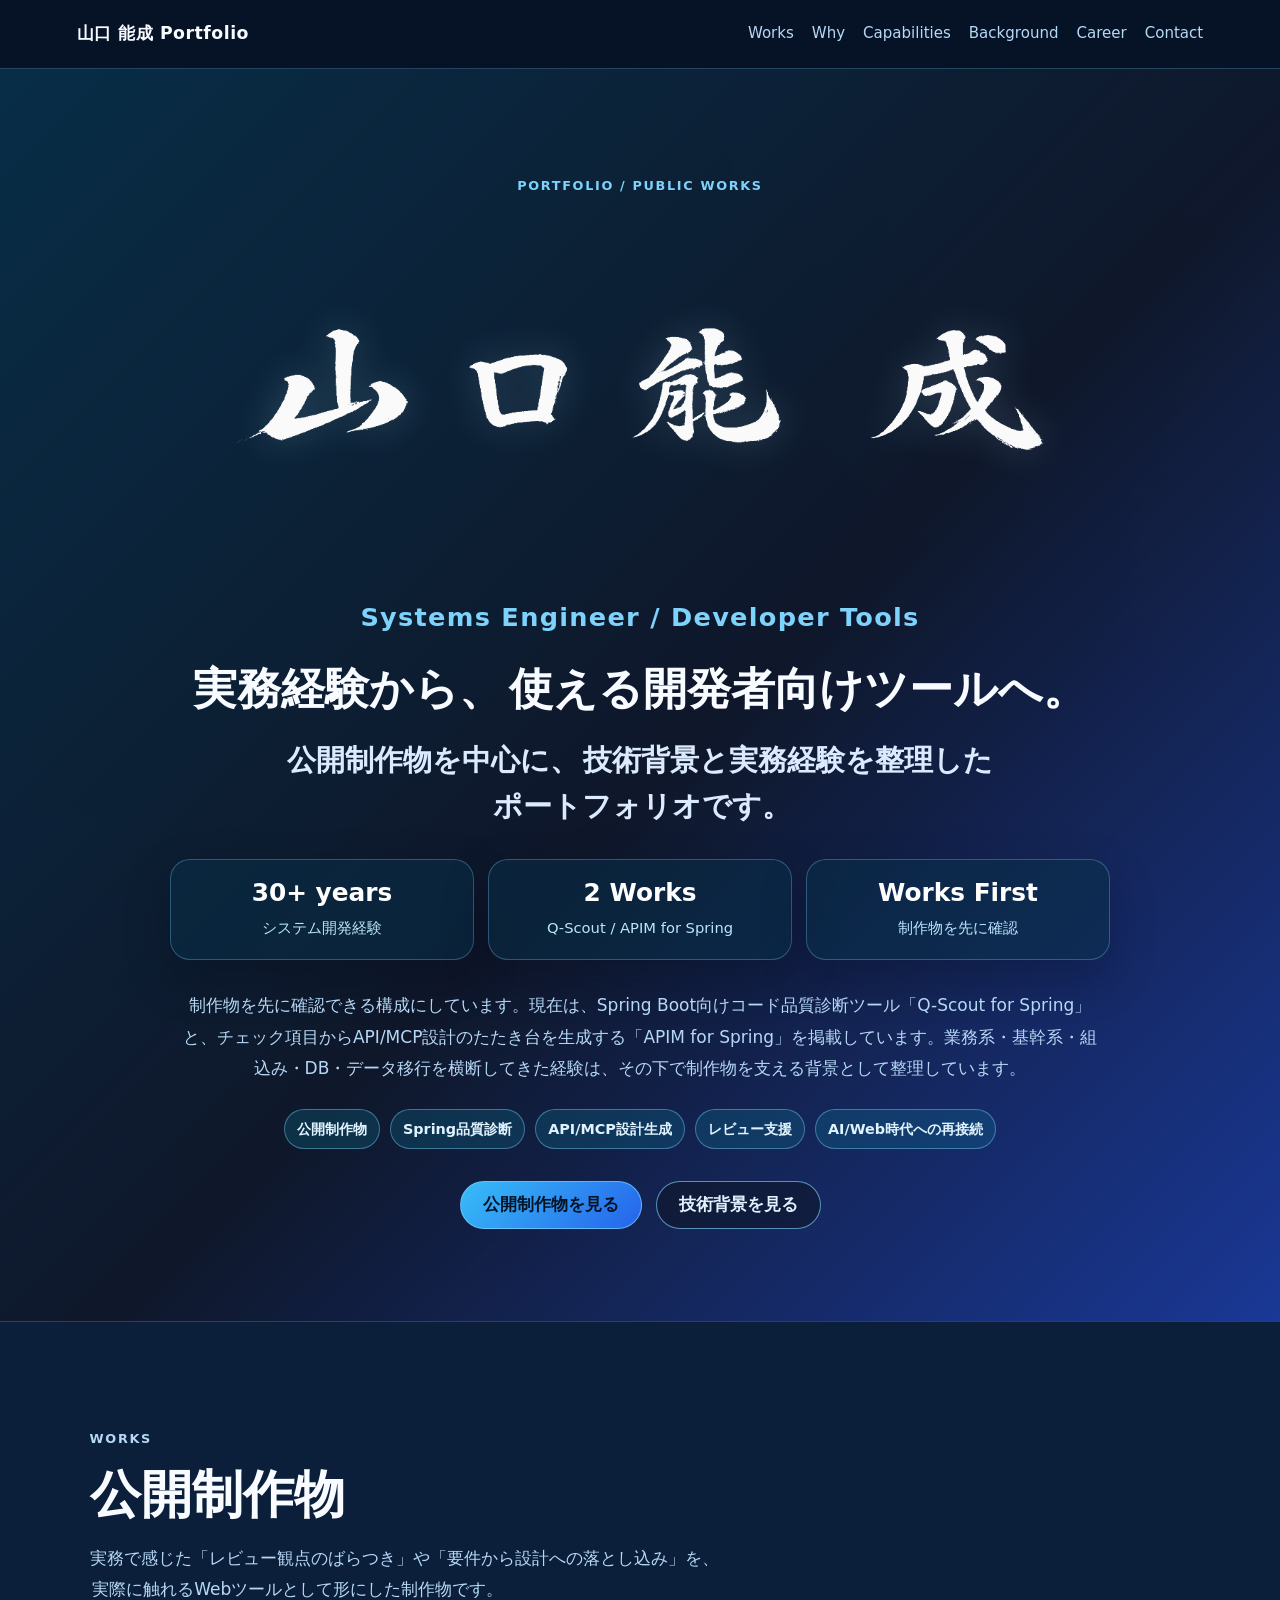
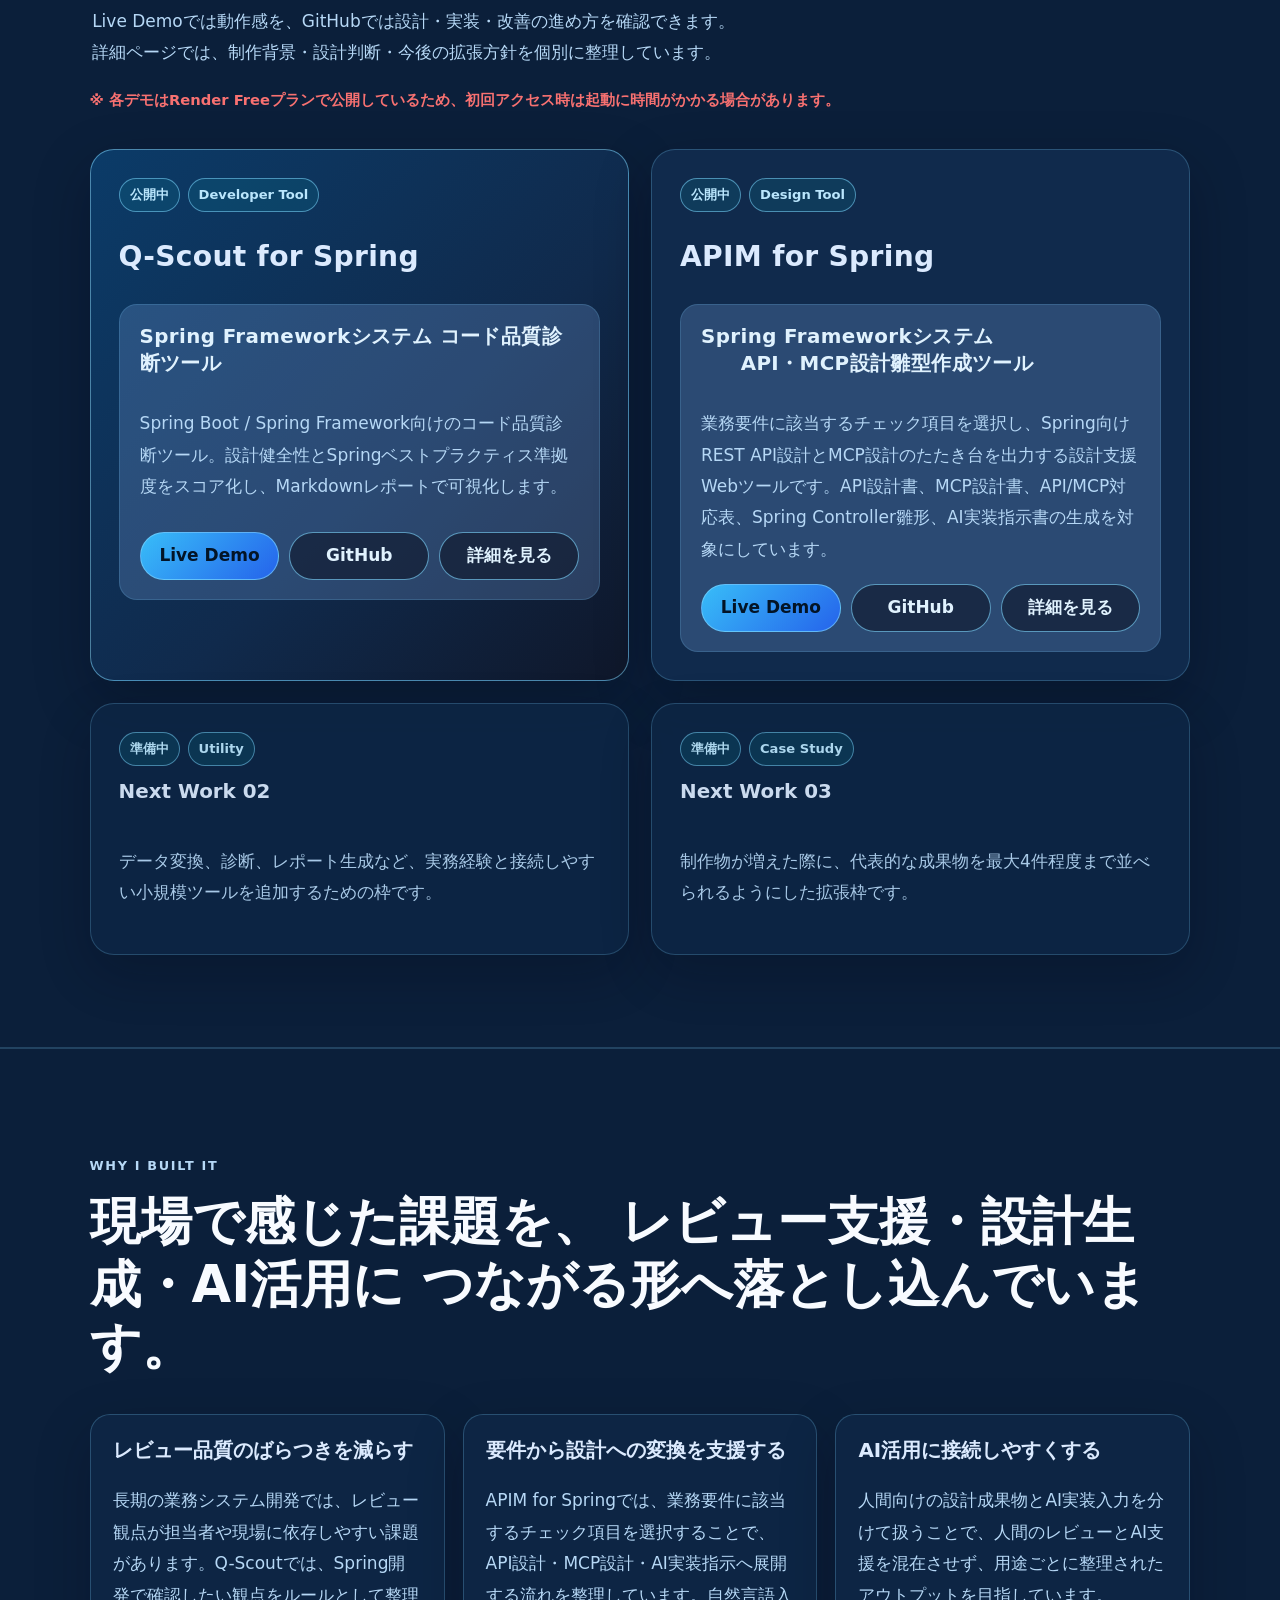
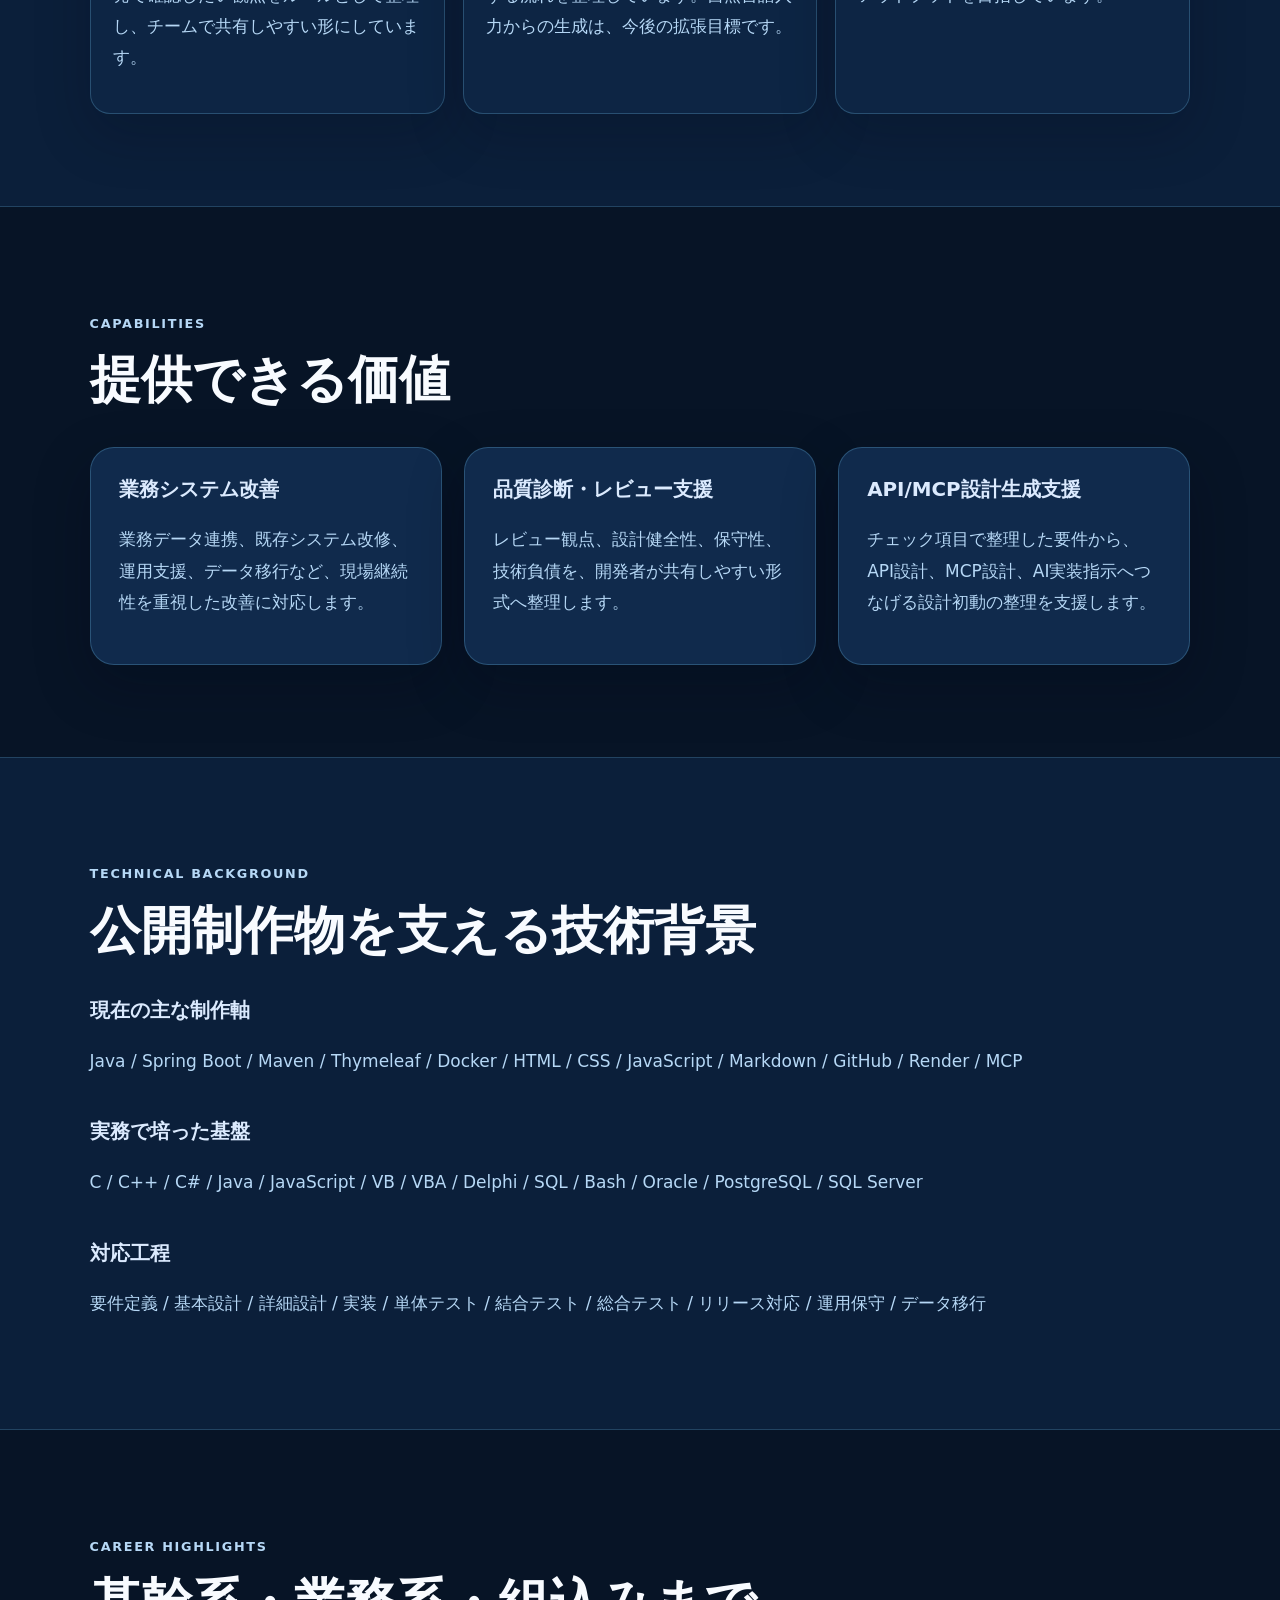
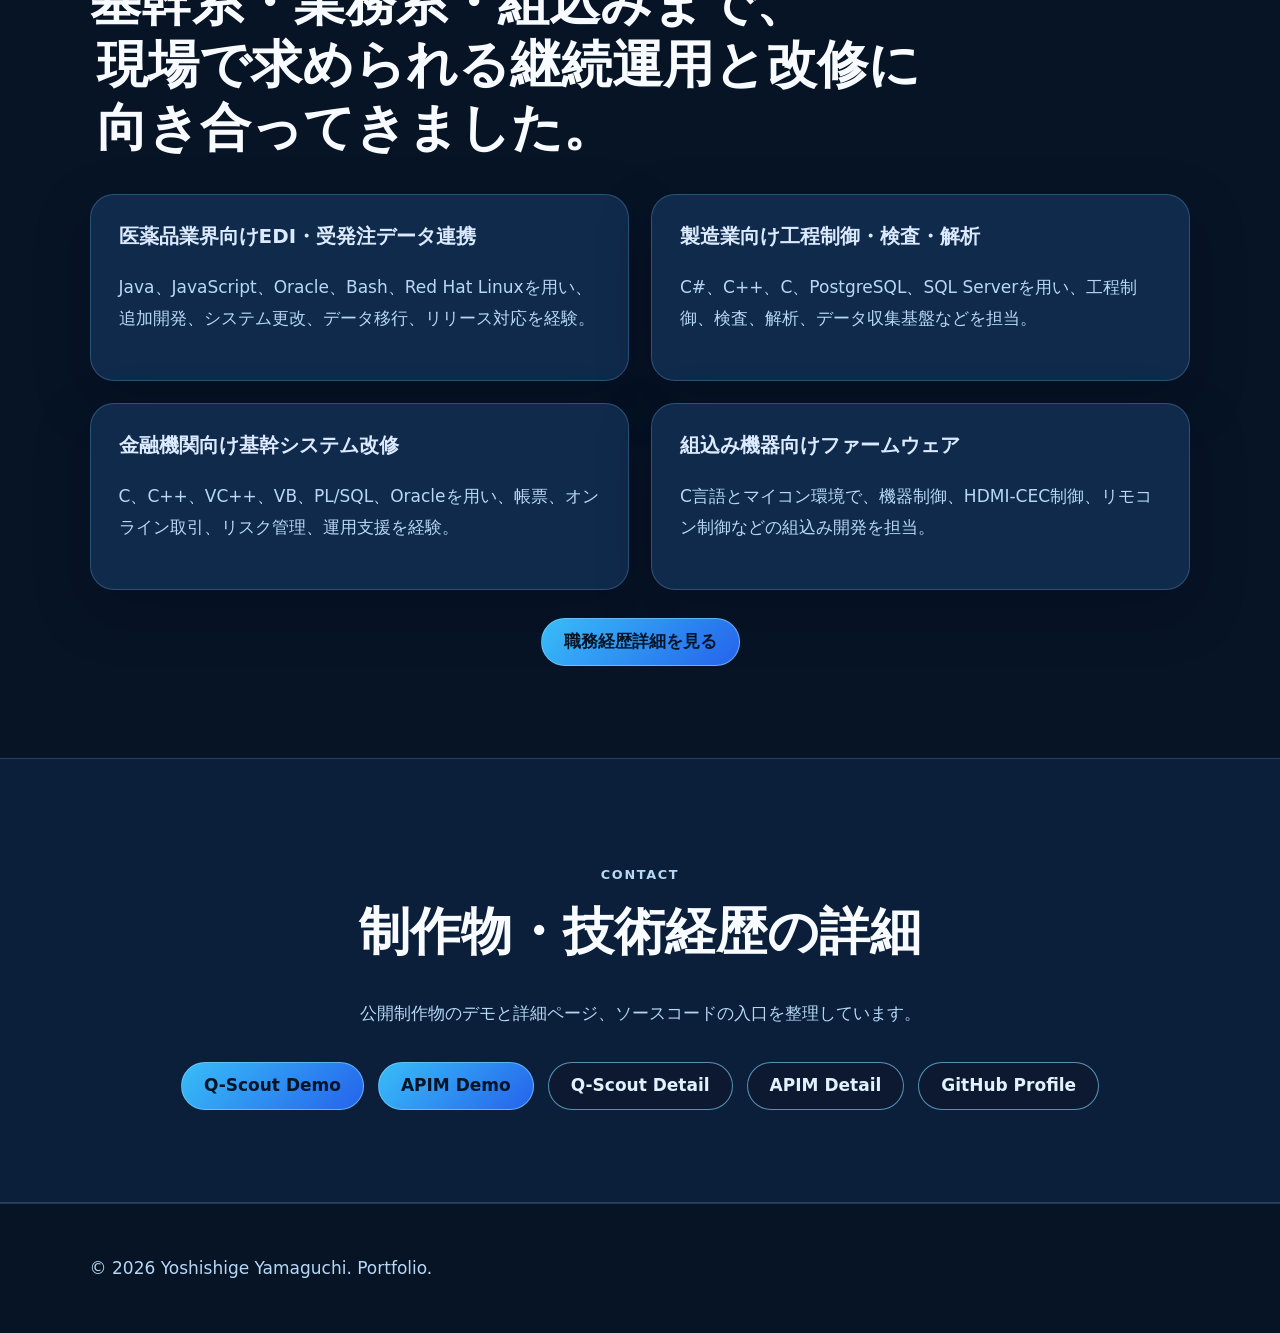
==== index.html @ ec0944b6 "最寄り駅を通勤圏として変更。" ====
<!doctype html>
<html lang="ja">
<head>
  <meta charset="utf-8">
  <meta name="viewport" content="width=device-width, initial-scale=1">
  <title>山口 能成 | Portfolio</title>
  <meta name="description" content="山口能成のポートフォリオです。公開制作物を中心に、30年以上のシステム開発経験と技術背景を整理しています。">
  <link rel="stylesheet" href="assets/css/style.css">
</head>
<body>
  <header class="site-header">
    <a class="brand" href="#top">山口 能成 Portfolio</a>
    <nav class="site-nav" aria-label="Main navigation">
      <a href="#works">Works</a>
      <a href="#why">Why</a>
      <a href="#capabilities">Capabilities</a>
      <a href="#background">Background</a>
      <a href="#career">Career</a>
      <a href="#contact">Contact</a>
    </nav>
  </header>

  <main id="top">
    <section class="hero section">
      <div class="hero-content">
        <p class="eyebrow">Portfolio / Public Works</p>
        <p class="portfolio-label">山口 能成</p>
        <p class="identity-subtitle">Systems Engineer / Developer Tools</p>
        <h1 class="balanced-copy balanced-copy-step"><span>実務経験から、</span><span>使える開発者向けツールへ。</span></h1>
        <p class="lead balanced-copy top-hero-lead"><span>公開制作物を中心に、</span><span>技術背景と実務経験を整理した</span><span>ポートフォリオです。</span></p>
        <div class="hero-stats" aria-label="portfolio highlights">
          <div><strong>30+ years</strong><span>システム開発経験</span></div>
          <div><strong>2 Works</strong><span>Q-Scout / APIM for Spring</span></div>
          <div><strong>Works First</strong><span>制作物を先に確認</span></div>
        </div>
        <p class="hero-text">制作物を先に確認できる構成にしています。現在は、Spring Boot向けコード品質診断ツール「Q-Scout for Spring」と、チェック項目からAPI/MCP設計のたたき台を生成する「APIM for Spring」を掲載しています。業務系・基幹系・組込み・DB・データ移行を横断してきた経験は、その下で制作物を支える背景として整理しています。</p>
        <ul class="hero-points" aria-label="主要訴求">
          <li>公開制作物</li>
          <li>Spring品質診断</li>
          <li>API/MCP設計生成</li>
          <li>レビュー支援</li>
          <li>AI/Web時代への再接続</li>
        </ul>
        <div class="hero-actions">
          <a class="button primary" href="#works">公開制作物を見る</a>
          <a class="button secondary" href="#background">技術背景を見る</a>
        </div>
      </div>
    </section>

    <section id="works" class="section panel">
      <div class="section-heading">
        <p class="eyebrow">Works</p>
        <h2>公開制作物</h2>
        <p><span class="balanced-copy balanced-copy-step"><span>実務で感じた「レビュー観点のばらつき」や「要件から設計への落とし込み」を、</span><span>実際に触れるWebツールとして形にした制作物です。</span><span>Live Demoでは動作感を、GitHubでは設計・実装・改善の進め方を確認できます。</span><span>詳細ページでは、制作背景・設計判断・今後の拡張方針を個別に整理しています。</span></span></p>
        <p class="service-note service-note-warning">※ 各デモはRender Freeプランで公開しているため、初回アクセス時は起動に時間がかかる場合があります。</p>
      </div>
      <div class="works-grid">
        <article class="work-card work-card-published work-card-featured">
          <div class="work-meta"><span>公開中</span><span>Developer Tool</span></div>
          <h3>Q-Scout for Spring</h3>
          <div class="work-action-block">
            <div class="work-description">
              <div class="work-description-title">
                <p class="work-tool-label">Spring Frameworkシステム コード品質診断ツール</p>
              </div>
              <div class="work-description-body">
                <p>Spring Boot / Spring Framework向けのコード品質診断ツール。設計健全性とSpringベストプラクティス準拠度をスコア化し、Markdownレポートで可視化します。</p>
              </div>
            </div>
            <div class="hero-actions compact-actions">
              <a class="button primary" href="https://q-scout-for-spring.onrender.com/">Live Demo</a>
              <a class="button secondary" href="https://github.com/yamaguchiyoshishigeai-create/Q-Scout-for-Spring">GitHub</a>
              <a class="button secondary" href="works/q-scout.html">詳細を見る</a>
            </div>
          </div>
        </article>
        <article class="work-card work-card-published">
          <div class="work-meta"><span>公開中</span><span>Design Tool</span></div>
          <h3>APIM for Spring</h3>
          <div class="work-action-block">
            <div class="work-description">
              <div class="work-description-title">
                <p class="work-tool-label">Spring Frameworkシステム<br><span class="label-indent">API・MCP設計雛型作成ツール</span></p>
              </div>
              <div class="work-description-body">
                <p>業務要件に該当するチェック項目を選択し、Spring向けREST API設計とMCP設計のたたき台を出力する設計支援Webツールです。API設計書、MCP設計書、API/MCP対応表、Spring Controller雛形、AI実装指示書の生成を対象にしています。</p>
              </div>
            </div>
            <div class="hero-actions compact-actions">
              <a class="button primary" href="https://api-mcp-blueprint-for-spring.onrender.com">Live Demo</a>
              <a class="button secondary" href="https://github.com/yamaguchiyoshishigeai-create/api-mcp-blueprint-for-spring">GitHub</a>
              <a class="button secondary" href="works/apim.html">詳細を見る</a>
            </div>
          </div>
        </article>
        <article class="work-card work-card-planned">
          <div class="work-meta"><span>準備中</span><span>Utility</span></div>
          <h3>Next Work 02</h3>
          <p>データ変換、診断、レポート生成など、実務経験と接続しやすい小規模ツールを追加するための枠です。</p>
        </article>
        <article class="work-card work-card-planned">
          <div class="work-meta"><span>準備中</span><span>Case Study</span></div>
          <h3>Next Work 03</h3>
          <p>制作物が増えた際に、代表的な成果物を最大4件程度まで並べられるようにした拡張枠です。</p>
        </article>
      </div>
    </section>

    <section id="why" class="section panel">
      <div class="section-heading">
        <p class="eyebrow">Why I Built It</p>
        <h2 class="priority-break-copy why-heading-copy">
  <span class="seg seg-1">現場で感じた課題を、</span>
  <span class="seg seg-2">レビュー支援・設計生成・</span><span class="seg seg-3">AI活用に</span>
  <span class="seg seg-4">つながる形へ</span><span class="seg seg-5">落とし込んでいます。</span>
</h2>
      </div>
      <div class="narrative-grid">
        <article class="narrative-card"><h3>レビュー品質のばらつきを減らす</h3><p>長期の業務システム開発では、レビュー観点が担当者や現場に依存しやすい課題があります。Q-Scoutでは、Spring開発で確認したい観点をルールとして整理し、チームで共有しやすい形にしています。</p></article>
        <article class="narrative-card"><h3>要件から設計への変換を支援する</h3><p>APIM for Springでは、業務要件に該当するチェック項目を選択することで、API設計・MCP設計・AI実装指示へ展開する流れを整理しています。自然言語入力からの生成は、今後の拡張目標です。</p></article>
        <article class="narrative-card"><h3>AI活用に接続しやすくする</h3><p>人間向けの設計成果物とAI実装入力を分けて扱うことで、人間のレビューとAI支援を混在させず、用途ごとに整理されたアウトプットを目指しています。</p></article>
      </div>
    </section>

    <section id="capabilities" class="section">
      <div class="section-heading">
        <p class="eyebrow">Capabilities</p>
        <h2>提供できる価値</h2>
      </div>
      <div class="cards grid-3">
        <article class="card"><h3>業務システム改善</h3><p>業務データ連携、既存システム改修、運用支援、データ移行など、現場継続性を重視した改善に対応します。</p></article>
        <article class="card"><h3>品質診断・レビュー支援</h3><p>レビュー観点、設計健全性、保守性、技術負債を、開発者が共有しやすい形式へ整理します。</p></article>
        <article class="card"><h3>API/MCP設計生成支援</h3><p>チェック項目で整理した要件から、API設計、MCP設計、AI実装指示へつなげる設計初動の整理を支援します。</p></article>
      </div>
    </section>

    <section id="background" class="section panel">
      <div class="section-heading">
        <p class="eyebrow">Technical Background</p>
        <h2>公開制作物を支える技術背景</h2>
      </div>
      <div class="skill-groups compact-skills">
        <div><h3>現在の主な制作軸</h3><p class="tags">Java / Spring Boot / Maven / Thymeleaf / Docker / HTML / CSS / JavaScript / Markdown / GitHub / Render / MCP</p></div>
        <div><h3>実務で培った基盤</h3><p class="tags">C / C++ / C# / Java / JavaScript / VB / VBA / Delphi / SQL / Bash / Oracle / PostgreSQL / SQL Server</p></div>
        <div><h3>対応工程</h3><p class="tags">要件定義 / 基本設計 / 詳細設計 / 実装 / 単体テスト / 結合テスト / 総合テスト / リリース対応 / 運用保守 / データ移行</p></div>
      </div>
    </section>

    <section id="career" class="section">
      <div class="section-heading">
        <p class="eyebrow">Career Highlights</p>
        <h2 class="balanced-copy"><span>基幹系・業務系・組込みまで、</span><span>現場で求められる継続運用と改修に</span><span>向き合ってきました。</span></h2>
      </div>
      <div class="cards grid-2">
        <article class="project card"><h3>医薬品業界向けEDI・受発注データ連携</h3><p>Java、JavaScript、Oracle、Bash、Red Hat Linuxを用い、追加開発、システム更改、データ移行、リリース対応を経験。</p></article>
        <article class="project card"><h3>製造業向け工程制御・検査・解析</h3><p>C#、C++、C、PostgreSQL、SQL Serverを用い、工程制御、検査、解析、データ収集基盤などを担当。</p></article>
        <article class="project card"><h3>金融機関向け基幹システム改修</h3><p>C、C++、VC++、VB、PL/SQL、Oracleを用い、帳票、オンライン取引、リスク管理、運用支援を経験。</p></article>
        <article class="project card"><h3>組込み機器向けファームウェア</h3><p>C言語とマイコン環境で、機器制御、HDMI-CEC制御、リモコン制御などの組込み開発を担当。</p></article>
      </div>
      <div class="hero-actions center-actions career-actions">
        <a class="button primary" href="career.html">職務経歴詳細を見る</a>
      </div>
    </section>

    <section id="contact" class="section contact panel">
      <div class="section-heading">
        <p class="eyebrow">Contact</p>
        <h2>制作物・技術経歴の詳細</h2>
      </div>
      <p>公開制作物のデモと詳細ページ、ソースコードの入口を整理しています。</p>
      <div class="hero-actions center-actions">
        <a class="button primary" href="https://q-scout-for-spring.onrender.com/">Q-Scout Demo</a>
        <a class="button primary" href="https://api-mcp-blueprint-for-spring.onrender.com">APIM Demo</a>
        <a class="button secondary" href="works/q-scout.html">Q-Scout Detail</a>
        <a class="button secondary" href="works/apim.html">APIM Detail</a>
        <a class="button secondary" href="https://github.com/yamaguchiyoshishigeai-create">GitHub Profile</a>
      </div>
    </section>
  </main>

  <footer class="site-footer">
    <p>&copy; 2026 Yoshishige Yamaguchi. Portfolio.</p>
  </footer>

  <script src="assets/js/main.js"></script>
</body>
</html>
---- assets/css/style.css ----
* { box-sizing: border-box; }
html { scroll-behavior: smooth; }
body {
  margin: 0;
  font-family: system-ui, -apple-system, BlinkMacSystemFont, "Segoe UI", sans-serif;
  color: #dbeafe;
  background: #071426;
  line-height: 1.85;
  font-size: 17px;
}
a { color: inherit; text-decoration: none; }
.site-header {
  position: sticky;
  top: 0;
  z-index: 10;
  display: flex;
  align-items: center;
  justify-content: space-between;
  gap: 24px;
  padding: 18px 6vw;
  background: rgba(7, 20, 38, 0.92);
  border-bottom: 1px solid rgba(125, 211, 252, 0.26);
  backdrop-filter: blur(14px);
}
.brand { font-weight: 900; letter-spacing: 0.03em; color: #f8fbff; font-size: 1.08rem; }
.site-nav { display: flex; gap: 18px; flex-wrap: wrap; color: #b6d8f6; font-size: 0.94rem; }
.site-nav a:hover { color: #7dd3fc; }
.section { padding: 92px 7vw; }
.hero {
  min-height: 82vh;
  display: grid;
  place-items: center;
  background:
    linear-gradient(135deg, rgba(8, 47, 73, 0.94), rgba(15, 23, 42, 0.98) 54%, rgba(30, 64, 175, 0.82)),
    radial-gradient(circle at top right, rgba(56, 189, 248, 0.26), transparent 34%),
    radial-gradient(circle at bottom left, rgba(37, 99, 235, 0.22), transparent 32%);
}
.hero-content { max-width: 1180px; margin-inline: auto; text-align: center; }
.portfolio-label {
  display: block;
  width: min(78vw, 920px);
  height: clamp(170px, 28vw, 360px);
  margin: 0 auto 8px;
  color: transparent;
  font-size: 1px;
  line-height: 1;
  overflow: hidden;
  background: url("../img/name_calligraphy_transparent.png") center / contain no-repeat;
  opacity: 0.98;
  filter: drop-shadow(0 0 18px rgba(186, 230, 253, 0.20));
}
.identity-subtitle { display: block; margin-bottom: 22px; color: #7dd3fc; font-size: clamp(1.1rem, 2vw, 1.6rem); font-weight: 800; letter-spacing: 0.05em; }
.eyebrow { color: #7dd3fc; font-weight: 800; letter-spacing: 0.13em; text-transform: uppercase; font-size: 0.8rem; }
h1 { font-size: clamp(2.1rem, 3.4vw, 3.35rem); line-height: 1.16; margin: 0 auto 24px; max-width: none; color: #f8fbff; white-space: nowrap; }
h2 { font-size: clamp(2rem, 4vw, 3.2rem); line-height: 1.22; margin: 0; color: #f8fbff; }
h3 { margin-top: 0; line-height: 1.45; color: #dbeafe; }
.lead { font-size: clamp(1.35rem, 2.3vw, 2.1rem); font-weight: 750; line-height: 1.55; margin: 0 auto 18px; max-width: 980px; color: #dbeafe; }
.lead-small { font-size: clamp(1.16rem, 2vw, 1.42rem); font-weight: 700; line-height: 1.65; margin-top: 0; color: #e0f2fe; }
.hero-text, .card p, .tags, .section > p, dd, .feature-item p, .narrative-card p, .work-card p { color: #b6d8f6; }
.hero-text { max-width: 920px; margin-inline: auto; }
.hero-stats { display: grid; grid-template-columns: repeat(3, minmax(0, 1fr)); gap: 14px; margin: 30px auto; max-width: 940px; }
.hero-stats div { border: 1px solid rgba(125, 211, 252, 0.30); border-radius: 20px; padding: 18px 20px; background: rgba(8, 47, 73, 0.54); box-shadow: 0 18px 45px rgba(2, 8, 23, 0.25); }
.hero-stats strong { display: block; color: #ffffff; font-size: clamp(1.1rem, 2vw, 1.55rem); line-height: 1.2; }
.hero-stats span { display: block; margin-top: 6px; color: #bae6fd; font-size: 0.92rem; }
.hero-points { display: flex; justify-content: center; flex-wrap: wrap; gap: 10px; padding: 0; margin: 24px 0 0; list-style: none; }
.hero-points li { border: 1px solid rgba(125, 211, 252, 0.42); color: #e0f2fe; border-radius: 999px; padding: 6px 12px; font-weight: 800; font-size: 0.9rem; background: rgba(14, 116, 144, 0.28); }
.hero-actions { display: flex; justify-content: center; gap: 14px; flex-wrap: wrap; margin-top: 32px; }
.compact-actions { margin-top: 24px; justify-content: flex-start; }
.center-actions { justify-content: center; }
.button { display: inline-flex; align-items: center; justify-content: center; min-height: 48px; padding: 0 22px; border-radius: 999px; font-weight: 800; border: 1px solid rgba(125, 211, 252, 0.65); }
.button.primary { background: linear-gradient(135deg, #38bdf8, #2563eb); color: #031426; }
.button.secondary { color: #e0f2fe; background: rgba(15, 23, 42, 0.62); }
.work-action-block .button { flex: 1 1 138px; }
.panel { background: #0b1f3a; border-block: 1px solid rgba(125, 211, 252, 0.20); }
.section-heading { max-width: 920px; margin-bottom: 36px; }
.section-heading p { color: #b6d8f6; }
.section-heading .service-note-warning { margin-top: 10px; }
.cards, .works-grid { display: grid; gap: 22px; }
.grid-3 { grid-template-columns: repeat(3, minmax(0, 1fr)); }
.grid-2 { grid-template-columns: repeat(2, minmax(0, 1fr)); }
.card, .work-card { background: #102a4c; border: 1px solid rgba(125, 211, 252, 0.24); border-radius: 24px; padding: 28px; box-shadow: 0 20px 55px rgba(2, 8, 23, 0.28); }
.panel .card { background: #12345d; }
.works-grid { grid-template-columns: repeat(2, minmax(0, 1fr)); align-items: stretch; }
.work-card { min-height: 100%; }
.work-card-featured { background: linear-gradient(135deg, #0b3b68, #102a4c 58%, #0f172a); border-color: rgba(125, 211, 252, 0.55); }
.work-card-planned { background: #0d2544; opacity: 0.92; }
.work-card-published {
  display: flex;
  flex-direction: column;
  gap: 16px;
}
.work-meta { display: flex; flex-wrap: wrap; gap: 8px; margin-bottom: 0; min-height: 46px; align-items: flex-start; }
.work-meta span { border: 1px solid rgba(125, 211, 252, 0.55); border-radius: 999px; padding: 4px 10px; color: #bae6fd; background: rgba(14, 116, 144, 0.24); font-size: 0.82rem; font-weight: 800; }
.work-card > h3 { margin: 0; min-height: 3.2rem; display: flex; align-items: flex-start; }
.work-card-published > h3 {
  min-height: 3rem;
  font-size: clamp(1.65rem, 2.2vw, 2.15rem);
  line-height: 1.2;
  font-weight: 900;
  letter-spacing: 0.01em;
}
.work-action-block,
.work-tech-block,
.work-notes {
  display: grid;
  gap: 1.15rem;
  padding: 1.2rem 1.25rem;
  border: 1px solid rgba(125, 211, 252, 0.18);
  border-radius: 18px;
  background: rgba(125, 167, 227, 0.26);
}
.work-action-block { min-height: 18.5rem; align-content: space-between; }
.work-tech-block { min-height: 7.4rem; align-content: center; }
.work-notes { min-height: 6.2rem; align-content: center; }
.work-description {
  display: grid;
  grid-template-rows: minmax(4.4rem, auto) auto;
  row-gap: 0.85rem;
}
.work-description-title,
.work-description-body { display: block; }
.work-description p,
.work-tech-block p,
.work-notes p { margin: 0; }
.work-tool-label {
  color: #e0f2fe !important;
  font-size: clamp(1.22rem, 1.55vw, 1.45rem);
  line-height: 1.35;
  font-weight: 900;
  letter-spacing: 0.02em;
}
.label-indent { display: inline-block; padding-left: 2em; }
.work-action-block .compact-actions { margin: 0; justify-content: flex-start; }
.work-card-published .work-action-block .compact-actions {
  display: grid;
  grid-template-columns: repeat(3, minmax(0, 1fr));
  gap: 10px;
  width: 100%;
}

.work-card-published .work-action-block .compact-actions .button {
  width: 100%;
  padding-inline: 12px;
  white-space: nowrap;
}
.service-note { margin-block: 0; font-size: 0.92rem; color: #b6d8f6; }
.service-note-warning { color: #f87171 !important; font-weight: 800; }
.feature-grid, .narrative-grid { display: grid; grid-template-columns: repeat(2, minmax(0, 1fr)); gap: 18px; }
.narrative-grid { grid-template-columns: repeat(3, minmax(0, 1fr)); }
.feature-item, .narrative-card { border: 1px solid rgba(125, 211, 252, 0.24); border-radius: 20px; padding: 22px; background: #102a4c; }
.narrative-card { background: #0d2544; box-shadow: 0 20px 55px rgba(2, 8, 23, 0.22); }
.skill-groups { display: grid; gap: 24px; }
.compact-skills { max-width: 980px; }
.contact { text-align: center; }
.contact .section-heading { margin-inline: auto; }
.contact p { max-width: 720px; margin-inline: auto; color: #b6d8f6; }
.site-footer { padding: 32px 7vw; color: #b6d8f6; border-top: 1px solid rgba(125, 211, 252, 0.20); background: #071426; }
@media (max-width: 900px) {
  body { font-size: 16px; line-height: 1.9; }
  .site-header { align-items: flex-start; flex-direction: column; position: static; }
  .site-nav { gap: 12px; font-size: 0.92rem; }
  .grid-3, .grid-2, .feature-grid, .narrative-grid, .works-grid { grid-template-columns: 1fr; }
  .section { padding: 64px 7vw; }
  .hero { min-height: auto; padding-top: 72px; }
  .portfolio-label { width: min(96vw, 680px); height: clamp(150px, 44vw, 300px); }
  h1 { white-space: normal; font-size: clamp(2.2rem, 10vw, 3.6rem); }
  .work-card-published { gap: 18px; }
  .work-card-published > h3 { min-height: auto; }

  .work-card-published .work-action-block .compact-actions {
    grid-template-columns: 1fr;
  }
  .work-meta,
  .work-card > h3,
  .work-action-block,
  .work-tech-block,
  .work-notes { min-height: auto; }
  .work-description { grid-template-rows: none; }
  .compact-actions { justify-content: center; }
  .card, .feature-item, .narrative-card, .work-card { padding: 24px; }
}

.career-profile-grid { margin-top: 24px; }
.career-timeline { display: grid; gap: 18px; }
.career-entry {
  border: 1px solid rgba(125, 211, 252, 0.24);
  border-radius: 22px;
  padding: 24px;
  background: #102a4c;
  box-shadow: 0 20px 55px rgba(2, 8, 23, 0.22);
}
.career-entry-compact { background: #0d2544; }
.career-entry-header {
  display: flex;
  justify-content: space-between;
  gap: 18px;
  align-items: flex-start;
  margin-bottom: 14px;
}
.career-entry-header h3 { margin: 0; color: #f8fbff; }
.career-period {
  margin: 0 0 6px;
  color: #7dd3fc !important;
  font-weight: 900;
  letter-spacing: 0.03em;
}
.career-duration span {
  display: inline-flex;
  border: 1px solid rgba(125, 211, 252, 0.45);
  border-radius: 999px;
  padding: 4px 10px;
  color: #bae6fd;
  background: rgba(14, 116, 144, 0.24);
  font-weight: 800;
  white-space: nowrap;
}
.career-role {
  color: #e0f2fe !important;
  font-weight: 800;
}
.career-detail-grid {
  display: grid;
  grid-template-columns: minmax(90px, 0.25fr) minmax(0, 1fr);
  gap: 8px 16px;
  margin: 18px 0;
}
.career-detail-grid dt {
  color: #7dd3fc;
  font-weight: 900;
}
.career-detail-grid dd {
  margin: 0;
}
.process-tags {
  display: flex;
  flex-wrap: wrap;
  gap: 8px;
  margin-top: 18px;
}
.process-tags span {
  border: 1px solid rgba(125, 211, 252, 0.42);
  color: #e0f2fe;
  border-radius: 999px;
  padding: 4px 10px;
  font-weight: 800;
  font-size: 0.85rem;
  background: rgba(14, 116, 144, 0.28);
}
.career-actions { margin-top: 28px; }
@media (max-width: 900px) {
  .career-entry-header { flex-direction: column; }
  .career-detail-grid { grid-template-columns: 1fr; }
}

.balanced-copy span {
  display: inline-block;
}

.balanced-copy span + span {
  margin-left: 0.15em;
}

.career-hero-lead {
  max-width: 1120px;
  margin-inline: auto;
}

@media (max-width: 760px) {
  .balanced-copy span {
    display: block;
  }

  .balanced-copy span + span {
    margin-left: 0;
  }
}

.top-hero-lead {
  max-width: 980px;
  margin-inline: auto;
}

.top-hero-lead span {
  display: inline-block;
}

.top-hero-lead span + span {
  margin-left: 0.15em;
}

@media (max-width: 760px) {
  .top-hero-lead span {
    display: block;
  }

  .top-hero-lead span + span {
    margin-left: 0;
  }
}

#why .section-heading {
  max-width: 1180px;
}

.priority-break-copy br {
  display: none;
}

.priority-break-copy span {
  display: inline-block;
}

.why-heading-copy .break-p1 {
  display: block;
}

@media (max-width: 1500px) {
  .why-heading-copy .break-p2 {
    display: block;
  }
}

@media (max-width: 720px) {
  .why-heading-copy .break-p3 {
    display: block;
  }
}

@media (max-width: 500px) {
  .why-heading-copy .break-p4 {
    display: block;
  }
}

/* BEGIN ChatExec managed block: PORTFOLIO-WHY-HEADING-4LINE */
.why-heading-copy .seg {
  display: inline;
}

/* スマホ幅: 4行構成 */
@media (max-width: 560px) {
  .why-heading-copy {
    font-size: clamp(1.9rem, 8.6vw, 2.75rem);
    line-height: 1.28;
  }

  .why-heading-copy .seg-1,
  .why-heading-copy .seg-2,
  .why-heading-copy .seg-4 {
    display: block;
  }
}
/* END ChatExec managed block: PORTFOLIO-WHY-HEADING-4LINE */
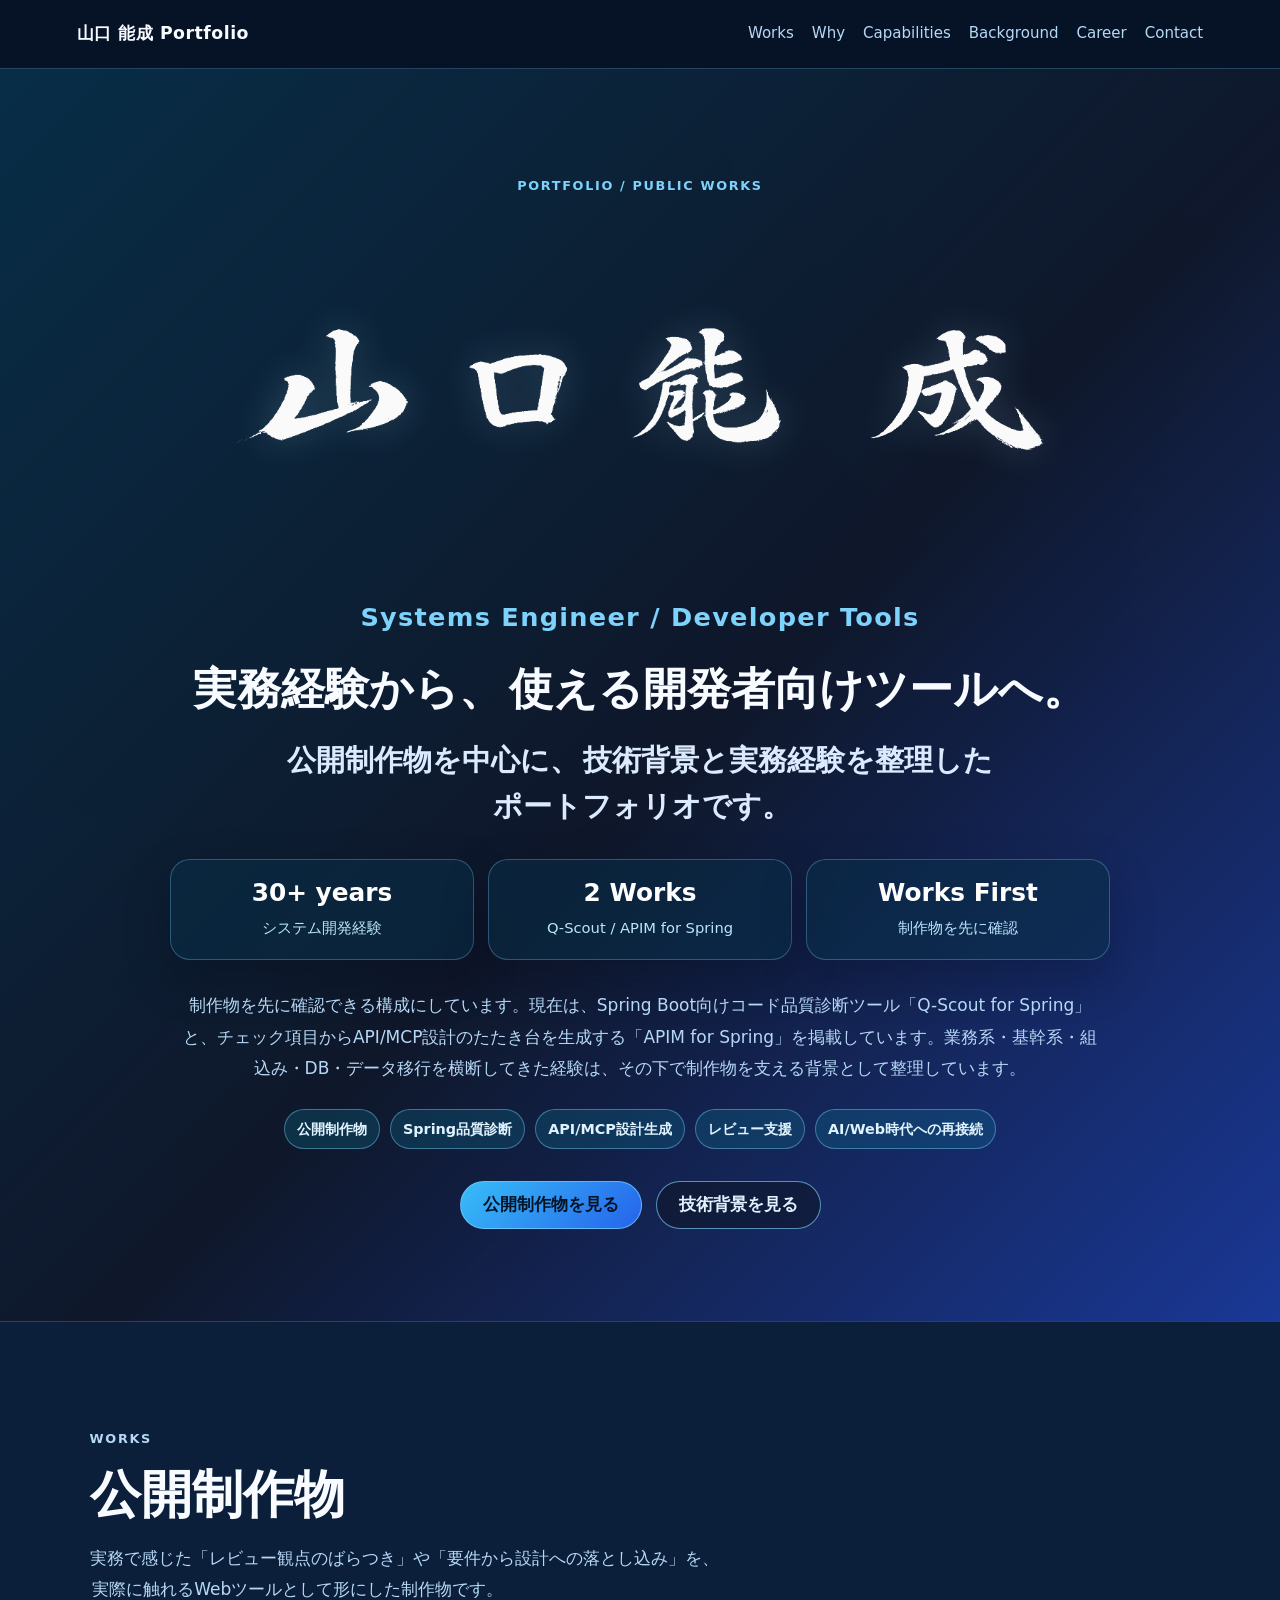
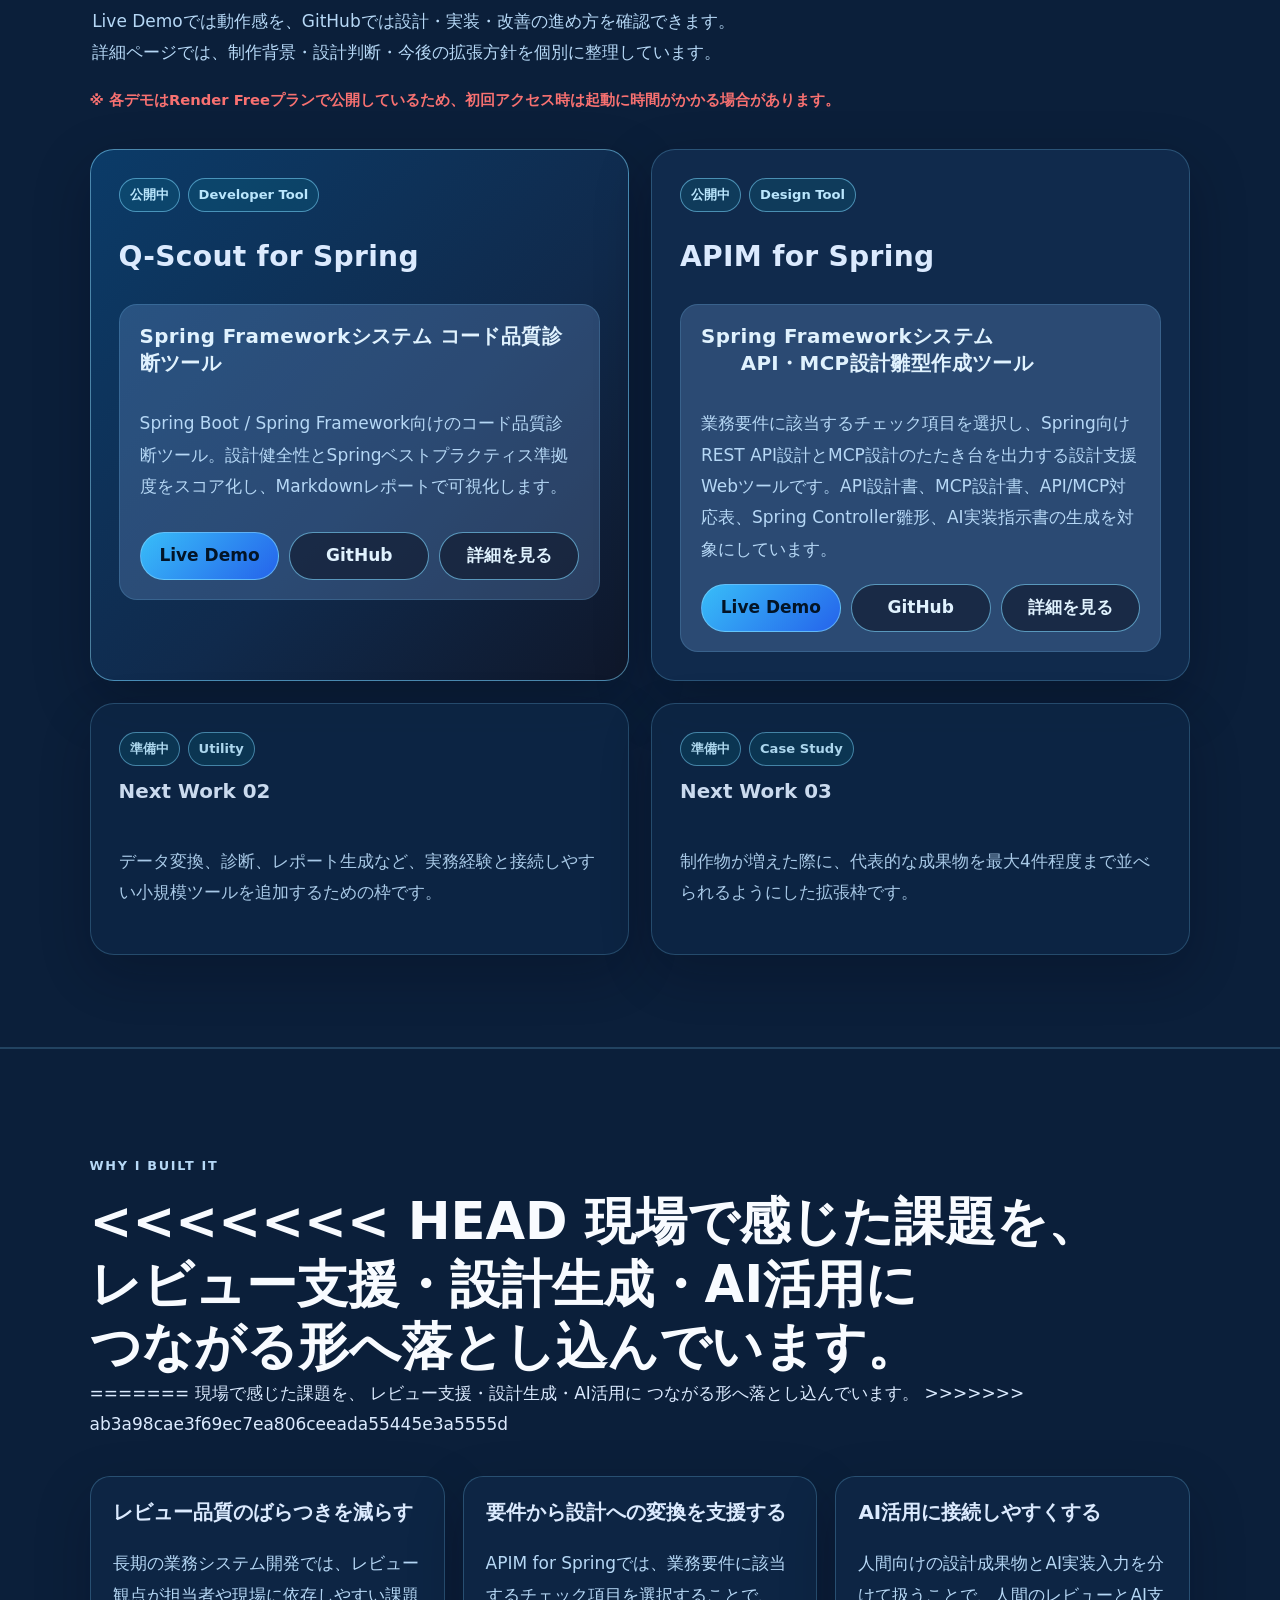
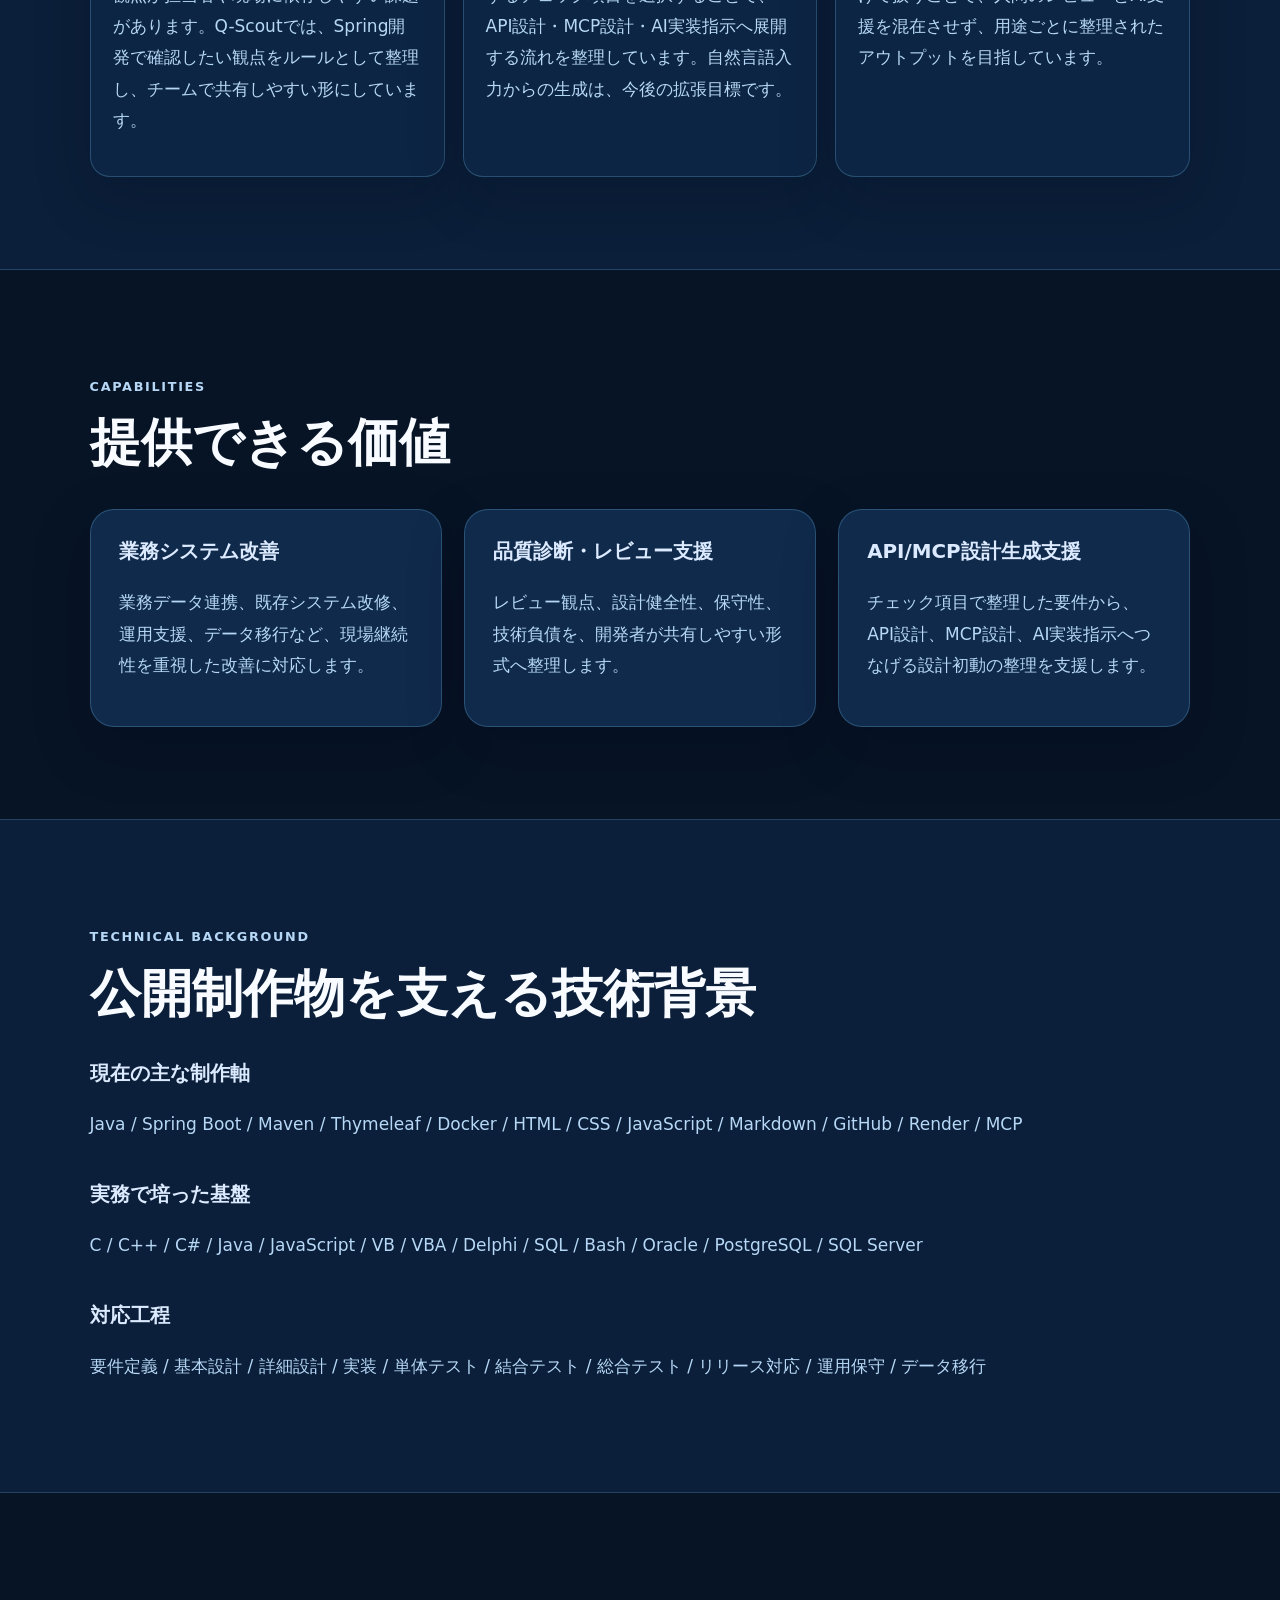
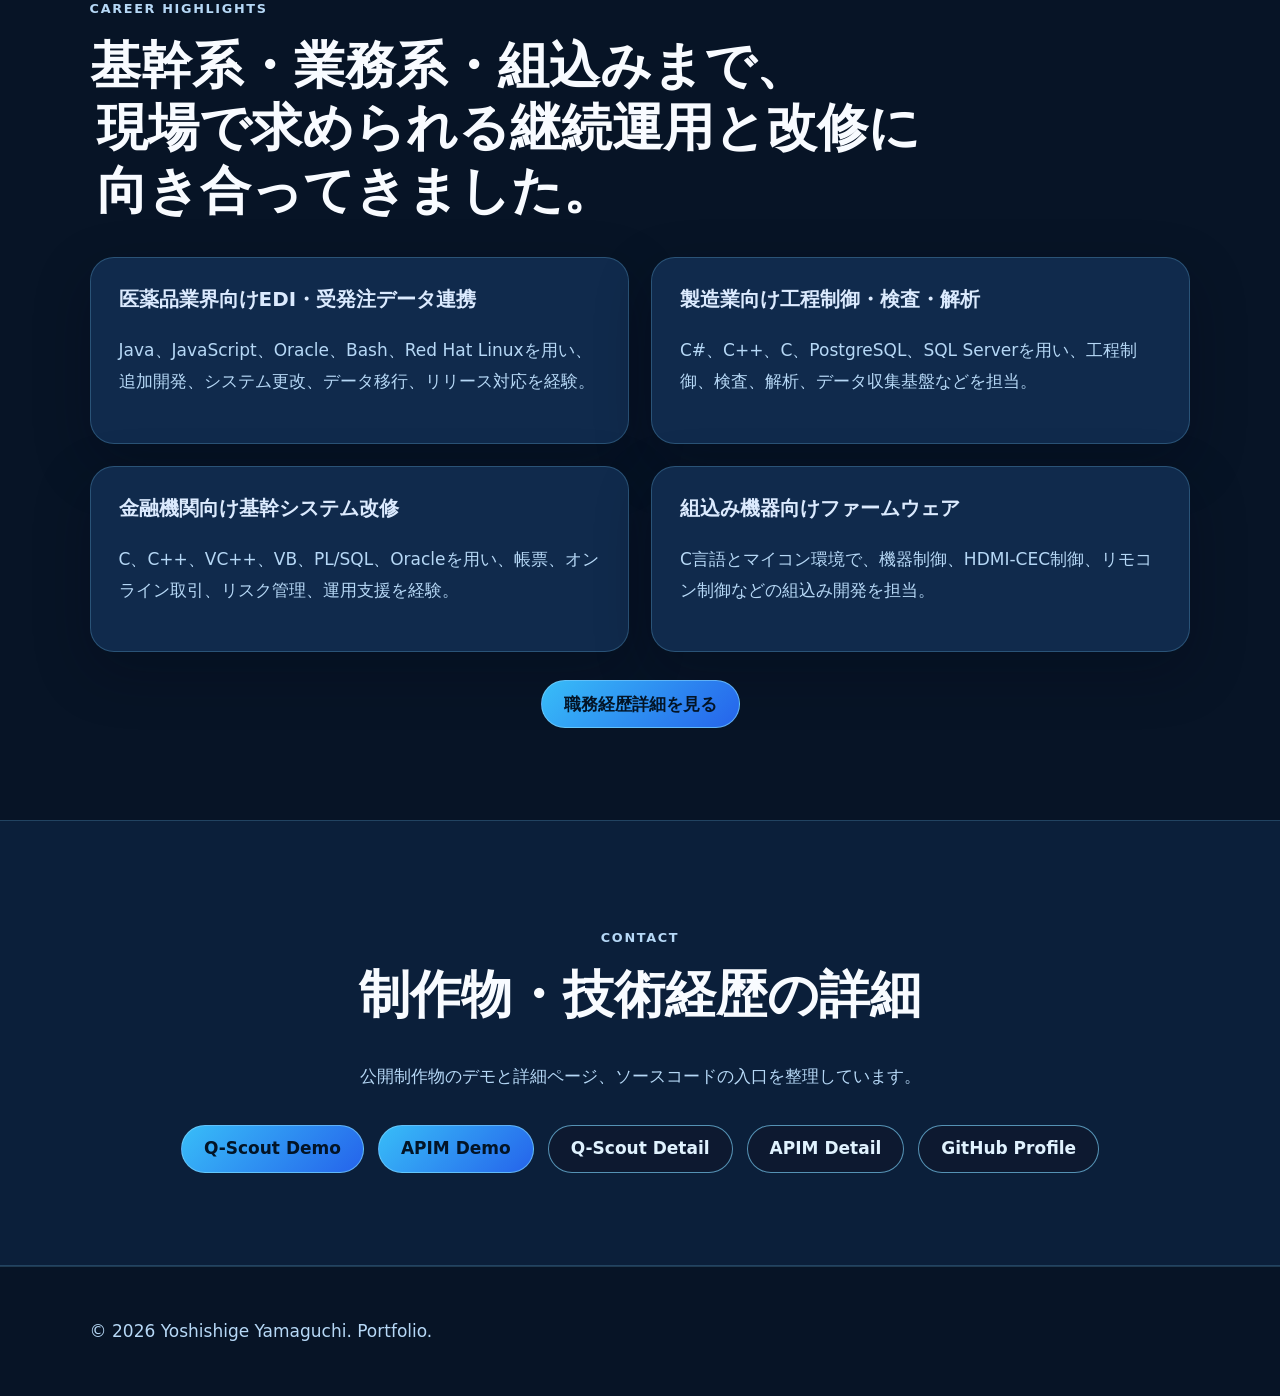
==== commit bbbe995f: "Merge branch 'main' of https://github.com/yamaguchiyoshishigeai-create/portfolio # Conflicts: #	inde" ====
--- a/index.html
+++ b/index.html
@@ -111,10 +111,17 @@
       <div class="section-heading">
         <p class="eyebrow">Why I Built It</p>
         <h2 class="priority-break-copy why-heading-copy">
+<<<<<<< HEAD
   <span class="seg seg-1">現場で感じた課題を、</span>
   <span class="seg seg-2">レビュー支援・設計生成・</span><span class="seg seg-3">AI活用に</span>
   <span class="seg seg-4">つながる形へ</span><span class="seg seg-5">落とし込んでいます。</span>
 </h2>
+=======
+          <span class="seg seg-1">現場で感じた課題を、</span>
+          <span class="seg seg-2">レビュー支援・設計生成・</span><span class="seg seg-3">AI活用に</span>
+          <span class="seg seg-4">つながる形へ</span><span class="seg seg-5">落とし込んでいます。</span>
+        </h2>
+>>>>>>> ab3a98cae3f69ec7ea806ceeada55445e3a5555d
       </div>
       <div class="narrative-grid">
         <article class="narrative-card"><h3>レビュー品質のばらつきを減らす</h3><p>長期の業務システム開発では、レビュー観点が担当者や現場に依存しやすい課題があります。Q-Scoutでは、Spring開発で確認したい観点をルールとして整理し、チームで共有しやすい形にしています。</p></article>
--- a/assets/css/style.css
+++ b/assets/css/style.css
@@ -302,32 +302,71 @@
   max-width: 1180px;
 }
 
-.priority-break-copy br {
-  display: none;
-}
-
-.priority-break-copy span {
+.priority-break-copy span,
+.why-heading-copy .seg {
+  display: inline;
+}
+
+@media (max-width: 560px) {
+  .why-heading-copy {
+    font-size: clamp(1.72rem, 7.85vw, 2.45rem);
+    line-height: 1.28;
+  }
+
+  .why-heading-copy .seg-1,
+  .why-heading-copy .seg-2,
+  .why-heading-copy .seg-4 {
+    display: block;
+  }
+}
+
+/* WHY heading responsive break refinement for PR #34.
+   Break order:
+   - wide: after seg-3 (AI活用に)
+   - <=1500px: after seg-1
+   - <=720px: after seg-2
+   - <=560px: four-line mobile layout:
+     現場で感じた課題を、
+     レビュー支援・設計生成・
+     AI活用につながる形へ
+     落とし込んでいます。
+*/
+.why-heading-copy .seg {
   display: inline-block;
 }
 
-.why-heading-copy .break-p1 {
-  display: block;
+.why-heading-copy .seg-3::after {
+  content: "\A";
+  white-space: pre;
 }
 
 @media (max-width: 1500px) {
-  .why-heading-copy .break-p2 {
-    display: block;
+  .why-heading-copy .seg-1::after {
+    content: "\A";
+    white-space: pre;
   }
 }
 
 @media (max-width: 720px) {
-  .why-heading-copy .break-p3 {
-    display: block;
-  }
-}
-
-@media (max-width: 500px) {
-  .why-heading-copy .break-p4 {
+  .why-heading-copy .seg-2::after {
+    content: "\A";
+    white-space: pre;
+  }
+}
+
+@media (max-width: 560px) {
+  .why-heading-copy .seg-3::after {
+    content: "";
+  }
+
+  .why-heading-copy .seg-1,
+  .why-heading-copy .seg-2,
+  .why-heading-copy .seg-3,
+  .why-heading-copy .seg-4 {
+    display: inline-block;
+  }
+
+  .why-heading-copy .seg-5 {
     display: block;
   }
 }
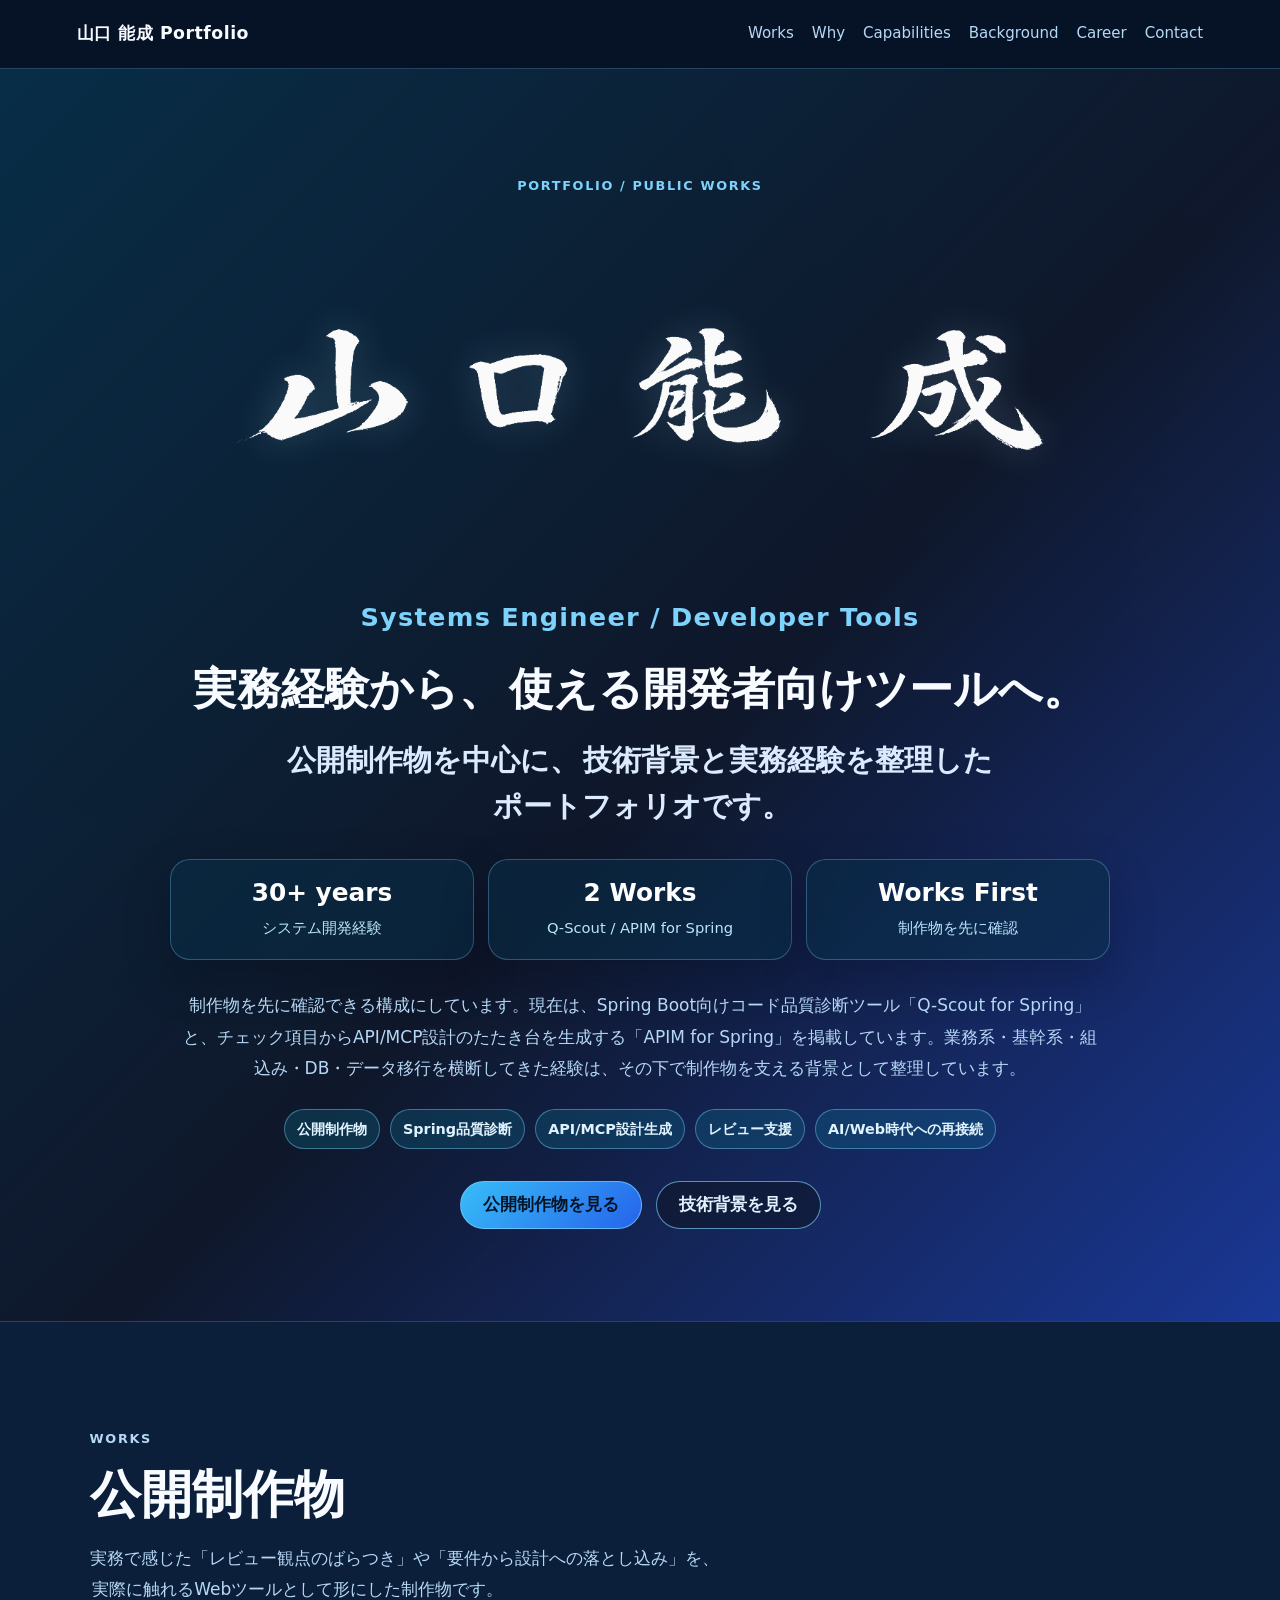
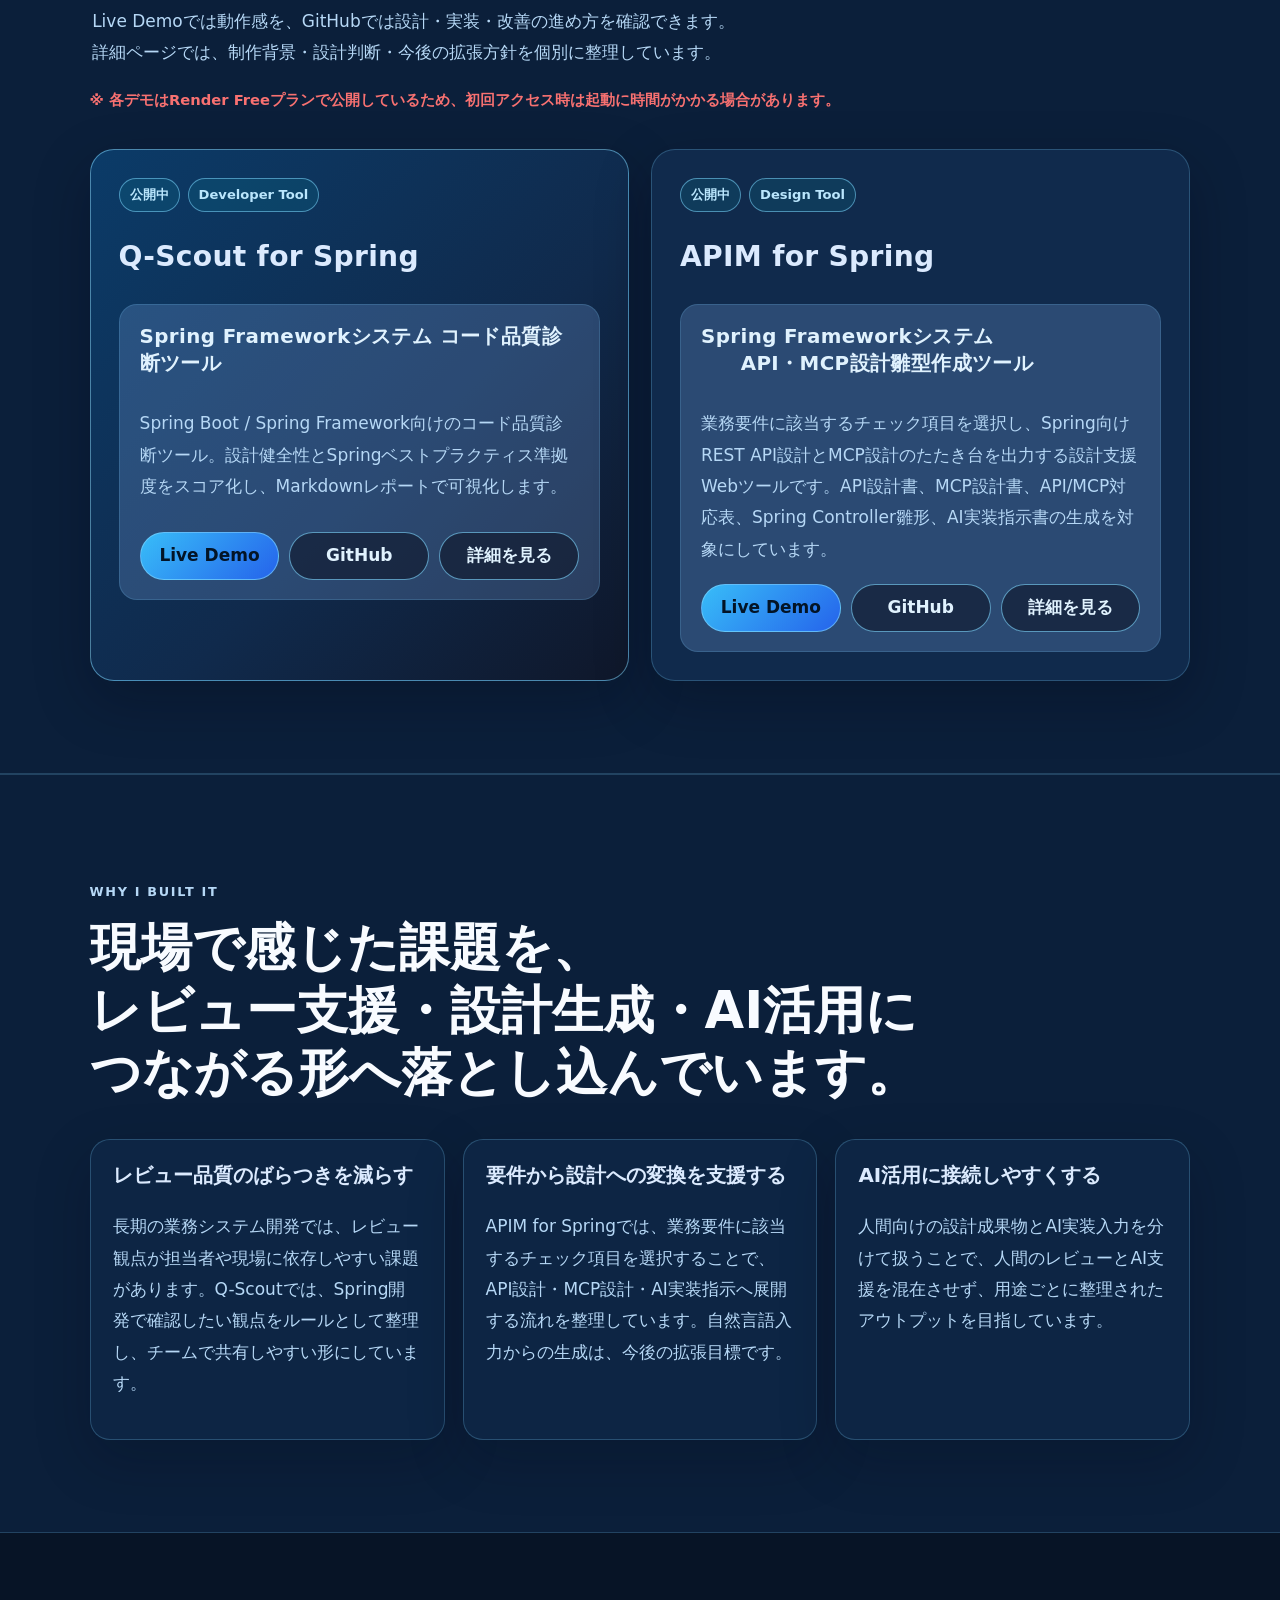
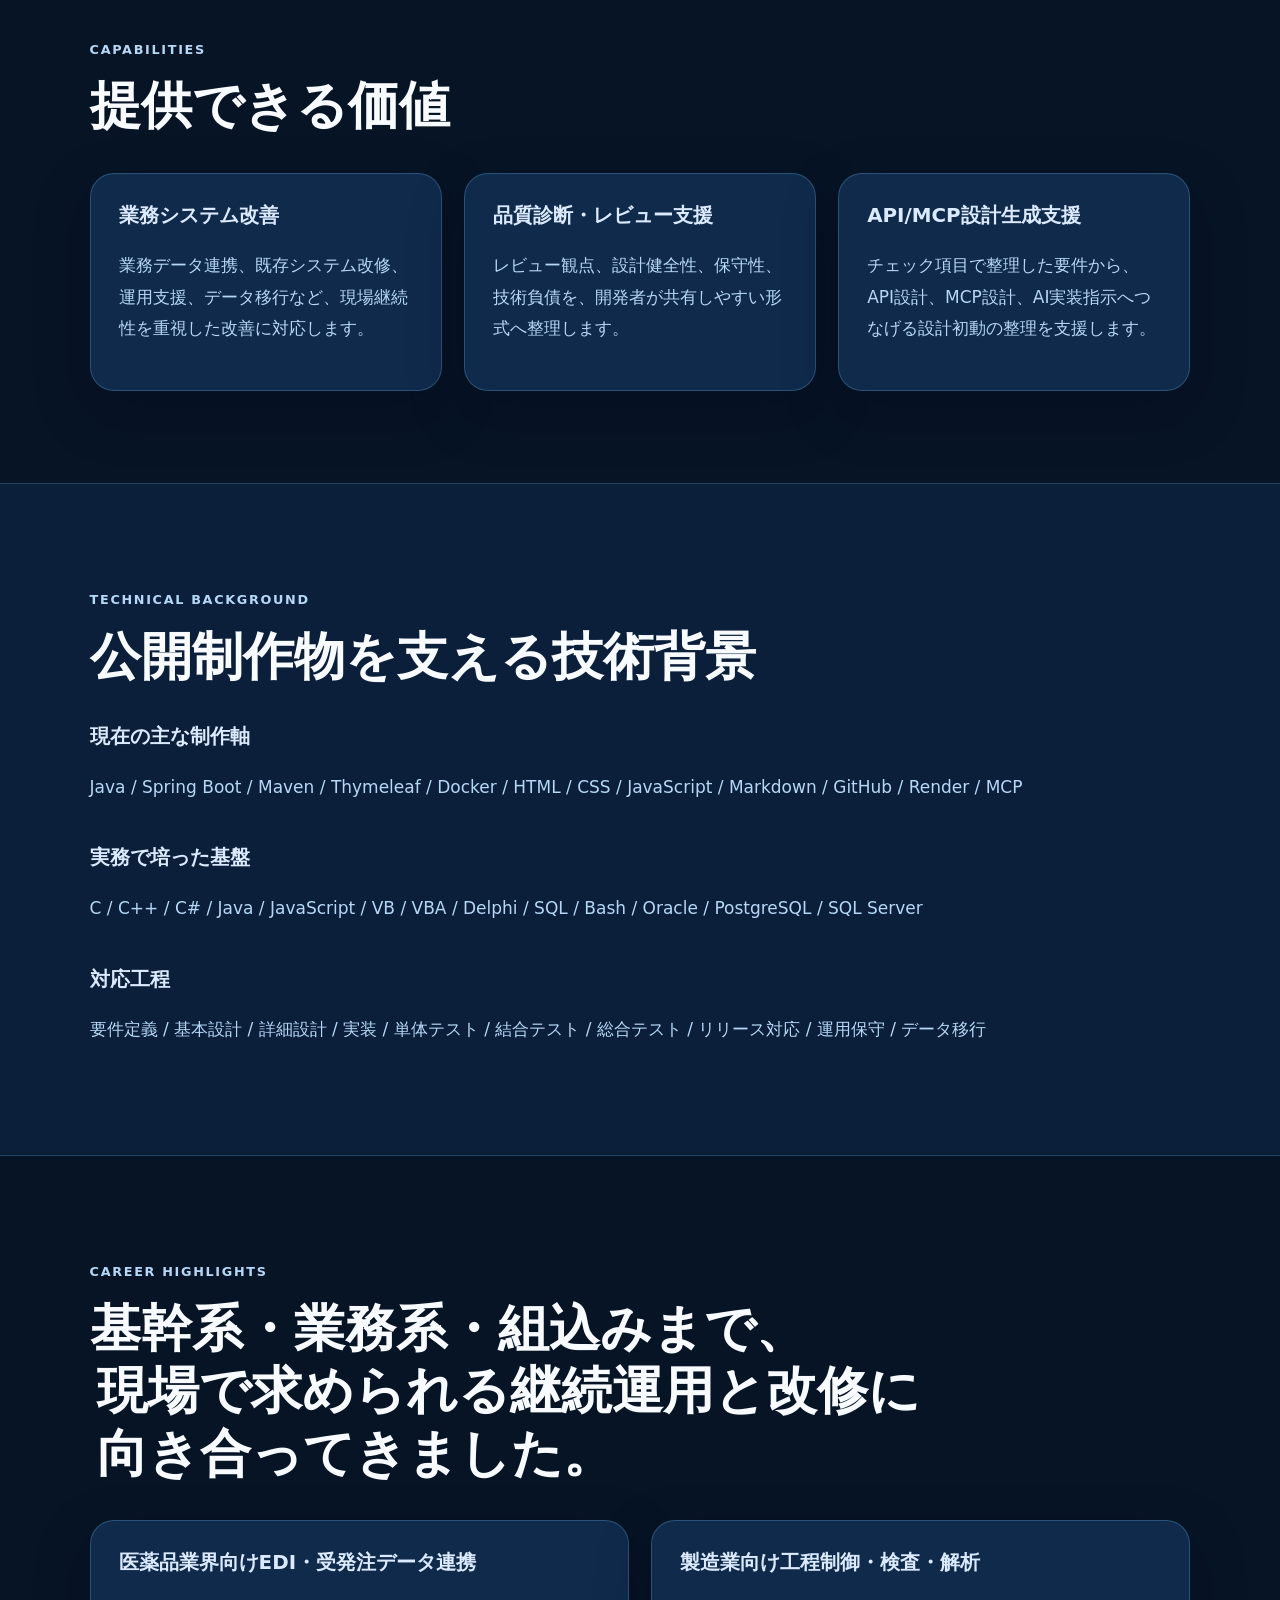
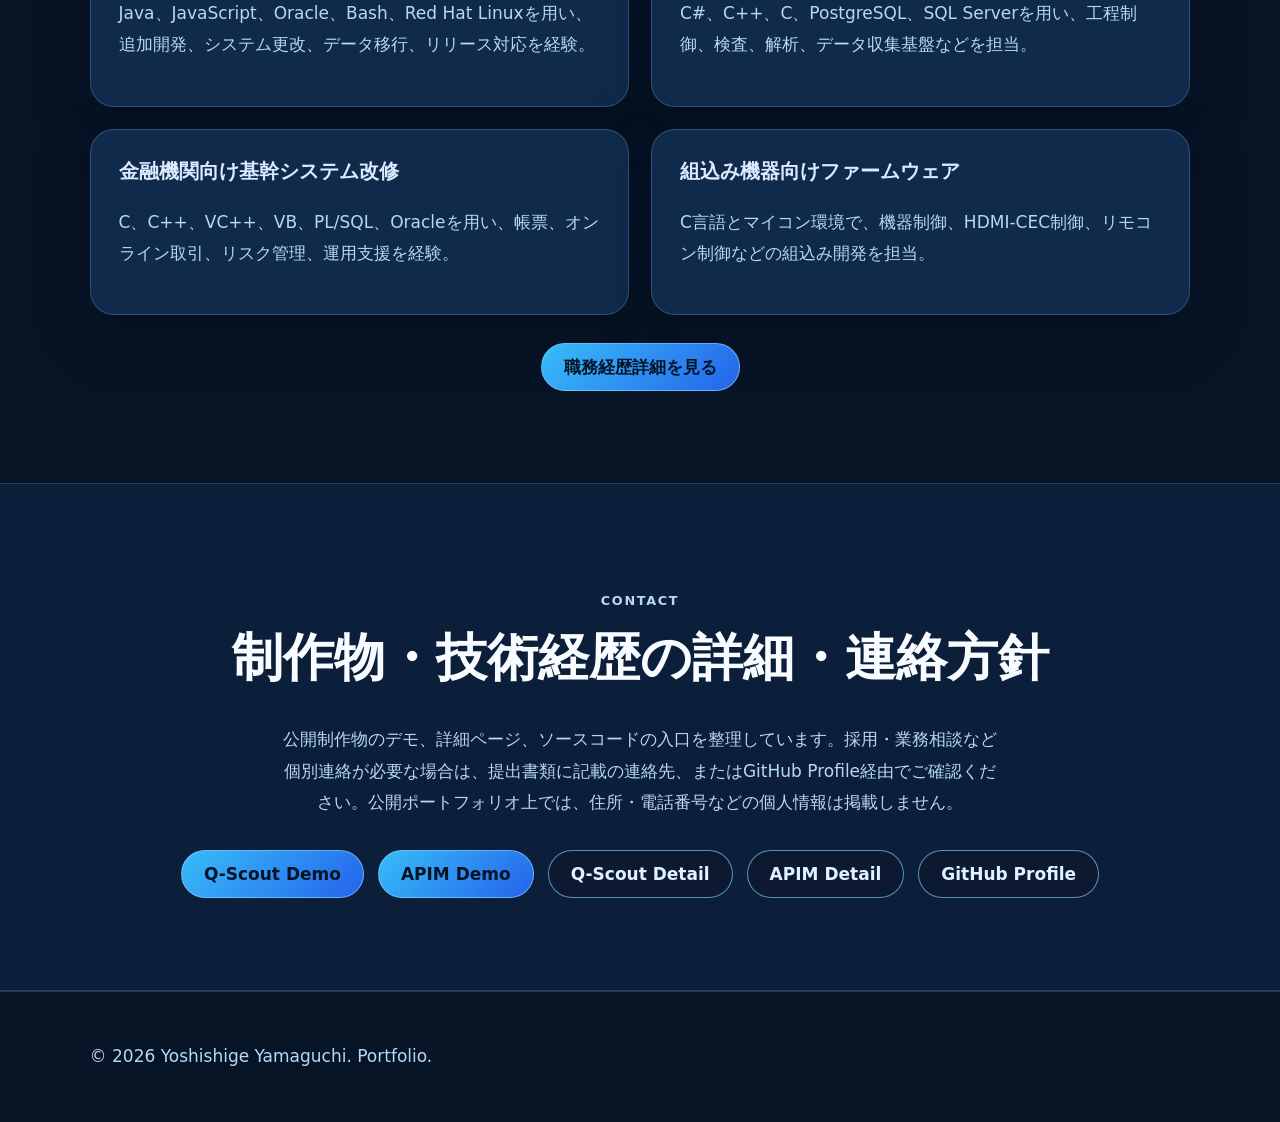
==== commit 8cb31aa6: "Fix portfolio review priority items" ====
--- a/index.html
+++ b/index.html
@@ -94,16 +94,6 @@
             </div>
           </div>
         </article>
-        <article class="work-card work-card-planned">
-          <div class="work-meta"><span>準備中</span><span>Utility</span></div>
-          <h3>Next Work 02</h3>
-          <p>データ変換、診断、レポート生成など、実務経験と接続しやすい小規模ツールを追加するための枠です。</p>
-        </article>
-        <article class="work-card work-card-planned">
-          <div class="work-meta"><span>準備中</span><span>Case Study</span></div>
-          <h3>Next Work 03</h3>
-          <p>制作物が増えた際に、代表的な成果物を最大4件程度まで並べられるようにした拡張枠です。</p>
-        </article>
       </div>
     </section>
 
@@ -111,17 +101,10 @@
       <div class="section-heading">
         <p class="eyebrow">Why I Built It</p>
         <h2 class="priority-break-copy why-heading-copy">
-<<<<<<< HEAD
-  <span class="seg seg-1">現場で感じた課題を、</span>
-  <span class="seg seg-2">レビュー支援・設計生成・</span><span class="seg seg-3">AI活用に</span>
-  <span class="seg seg-4">つながる形へ</span><span class="seg seg-5">落とし込んでいます。</span>
-</h2>
-=======
           <span class="seg seg-1">現場で感じた課題を、</span>
           <span class="seg seg-2">レビュー支援・設計生成・</span><span class="seg seg-3">AI活用に</span>
           <span class="seg seg-4">つながる形へ</span><span class="seg seg-5">落とし込んでいます。</span>
         </h2>
->>>>>>> ab3a98cae3f69ec7ea806ceeada55445e3a5555d
       </div>
       <div class="narrative-grid">
         <article class="narrative-card"><h3>レビュー品質のばらつきを減らす</h3><p>長期の業務システム開発では、レビュー観点が担当者や現場に依存しやすい課題があります。Q-Scoutでは、Spring開発で確認したい観点をルールとして整理し、チームで共有しやすい形にしています。</p></article>
@@ -173,9 +156,9 @@
     <section id="contact" class="section contact panel">
       <div class="section-heading">
         <p class="eyebrow">Contact</p>
-        <h2>制作物・技術経歴の詳細</h2>
+        <h2>制作物・技術経歴の詳細・連絡方針</h2>
       </div>
-      <p>公開制作物のデモと詳細ページ、ソースコードの入口を整理しています。</p>
+      <p>公開制作物のデモ、詳細ページ、ソースコードの入口を整理しています。採用・業務相談など個別連絡が必要な場合は、提出書類に記載の連絡先、またはGitHub Profile経由でご確認ください。公開ポートフォリオ上では、住所・電話番号などの個人情報は掲載しません。</p>
       <div class="hero-actions center-actions">
         <a class="button primary" href="https://q-scout-for-spring.onrender.com/">Q-Scout Demo</a>
         <a class="button primary" href="https://api-mcp-blueprint-for-spring.onrender.com">APIM Demo</a>
--- a/assets/css/style.css
+++ b/assets/css/style.css
@@ -390,3 +390,26 @@
   }
 }
 /* END ChatExec managed block: PORTFOLIO-WHY-HEADING-4LINE */
+
+
+@media (prefers-reduced-motion: reduce) {
+  html { scroll-behavior: auto; }
+  *, *::before, *::after {
+    scroll-behavior: auto !important;
+    transition-duration: 0.01ms !important;
+    animation-duration: 0.01ms !important;
+    animation-iteration-count: 1 !important;
+  }
+}
+
+
+.career-quick-nav {
+  display: flex;
+  flex-wrap: wrap;
+  gap: 12px;
+  margin-top: 20px;
+}
+
+.career-quick-nav .button {
+  flex: 1 1 180px;
+}
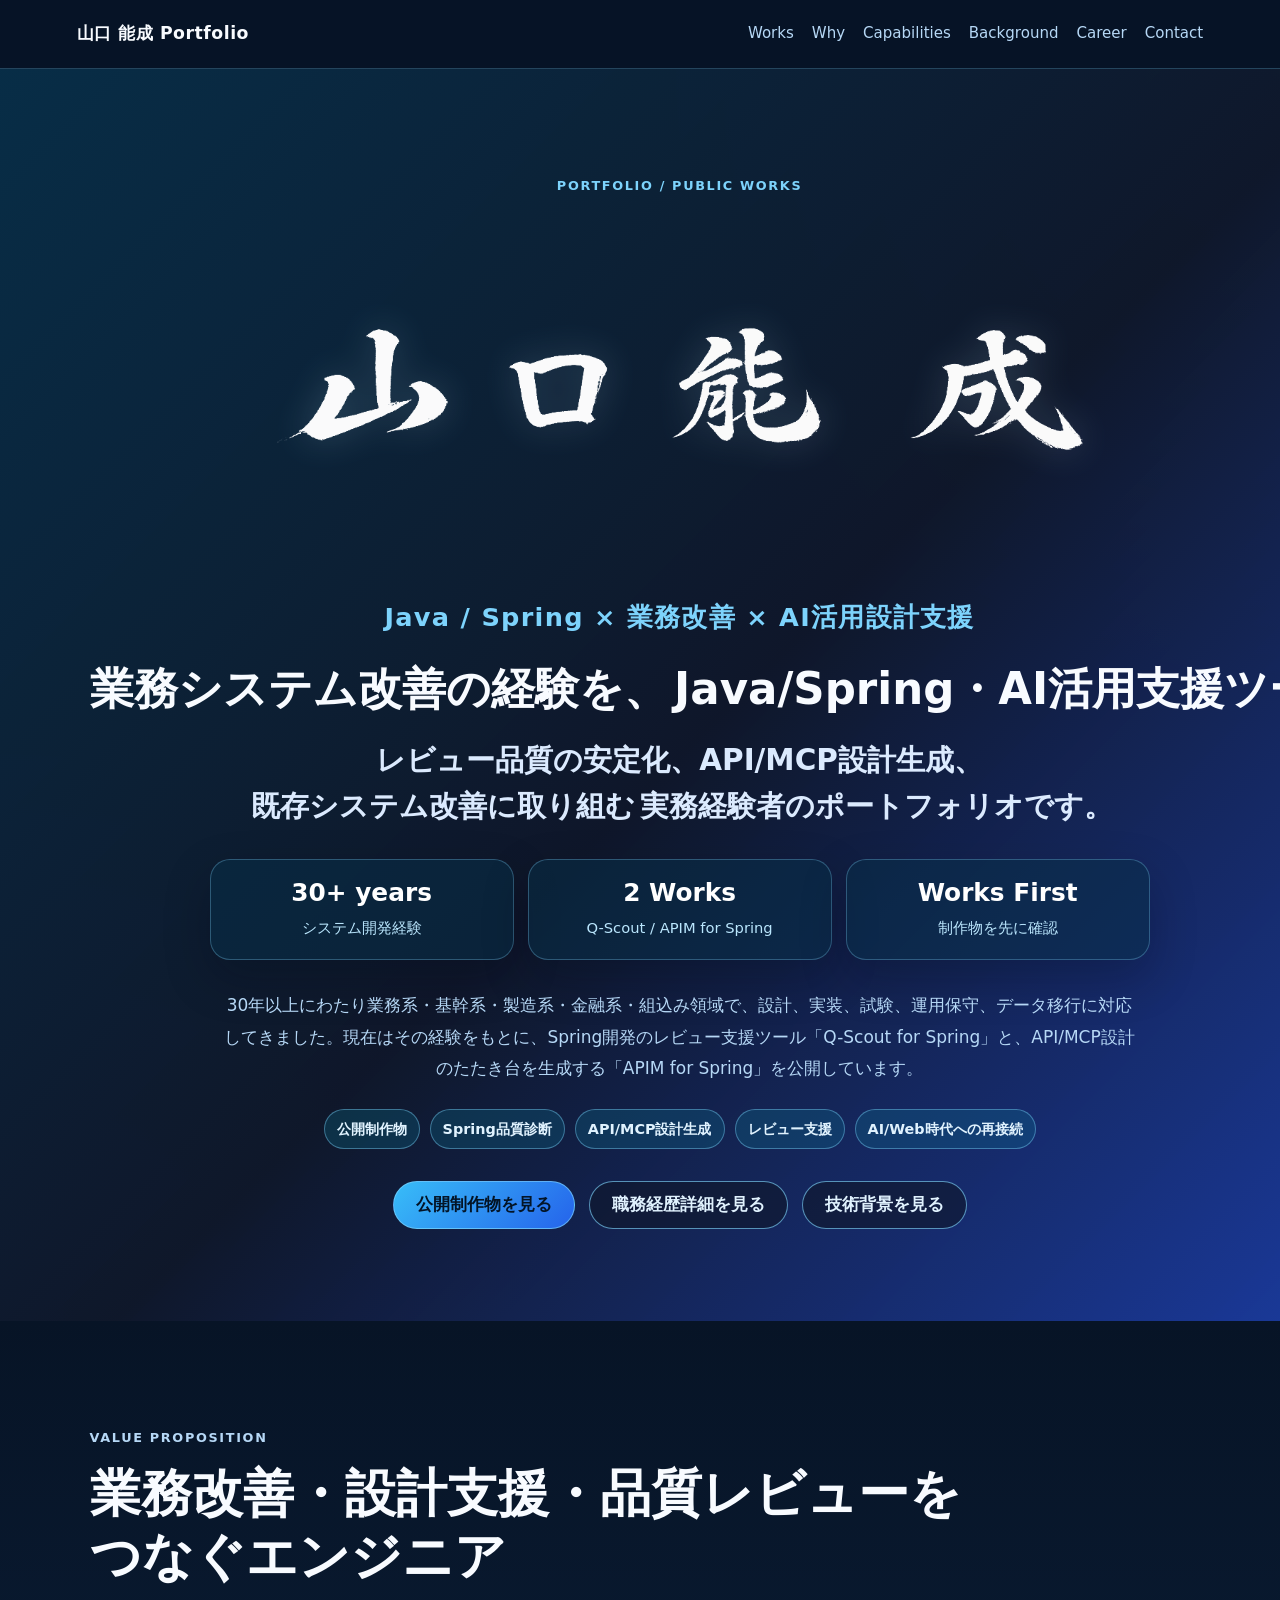
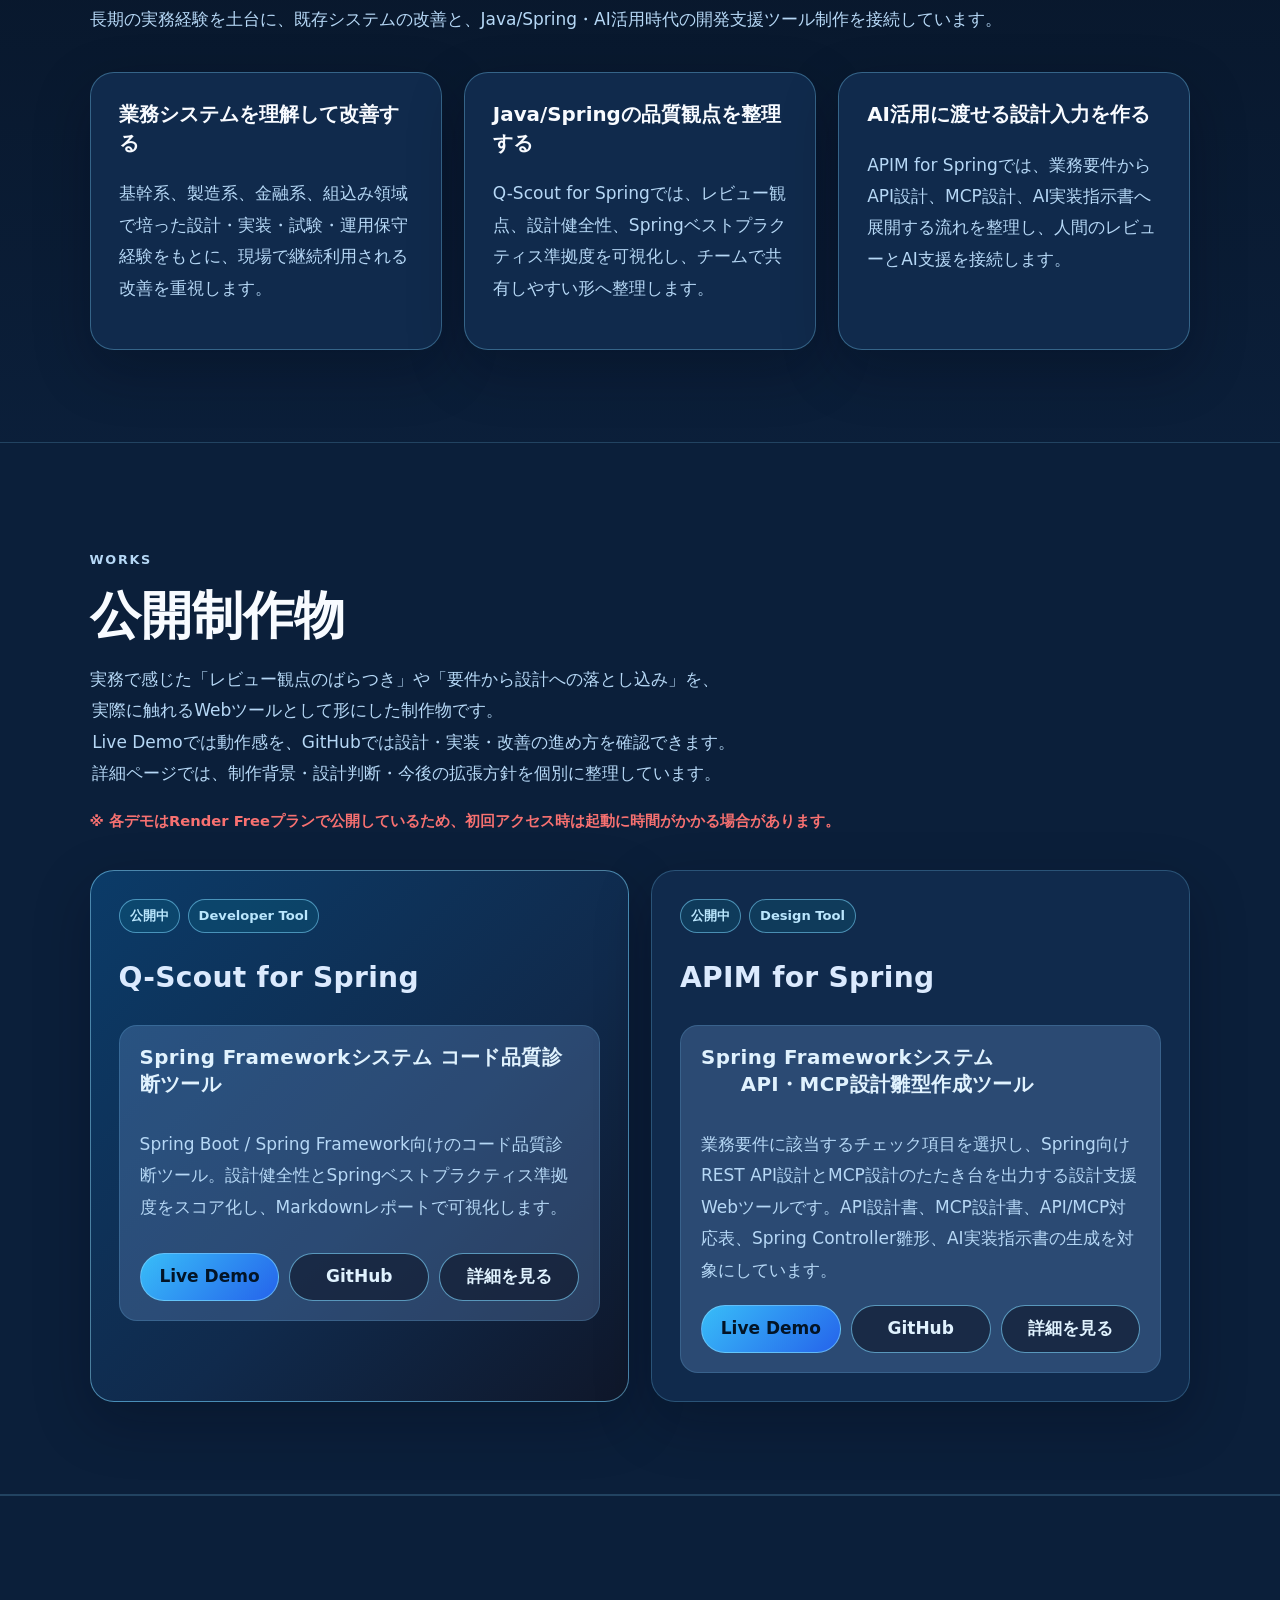
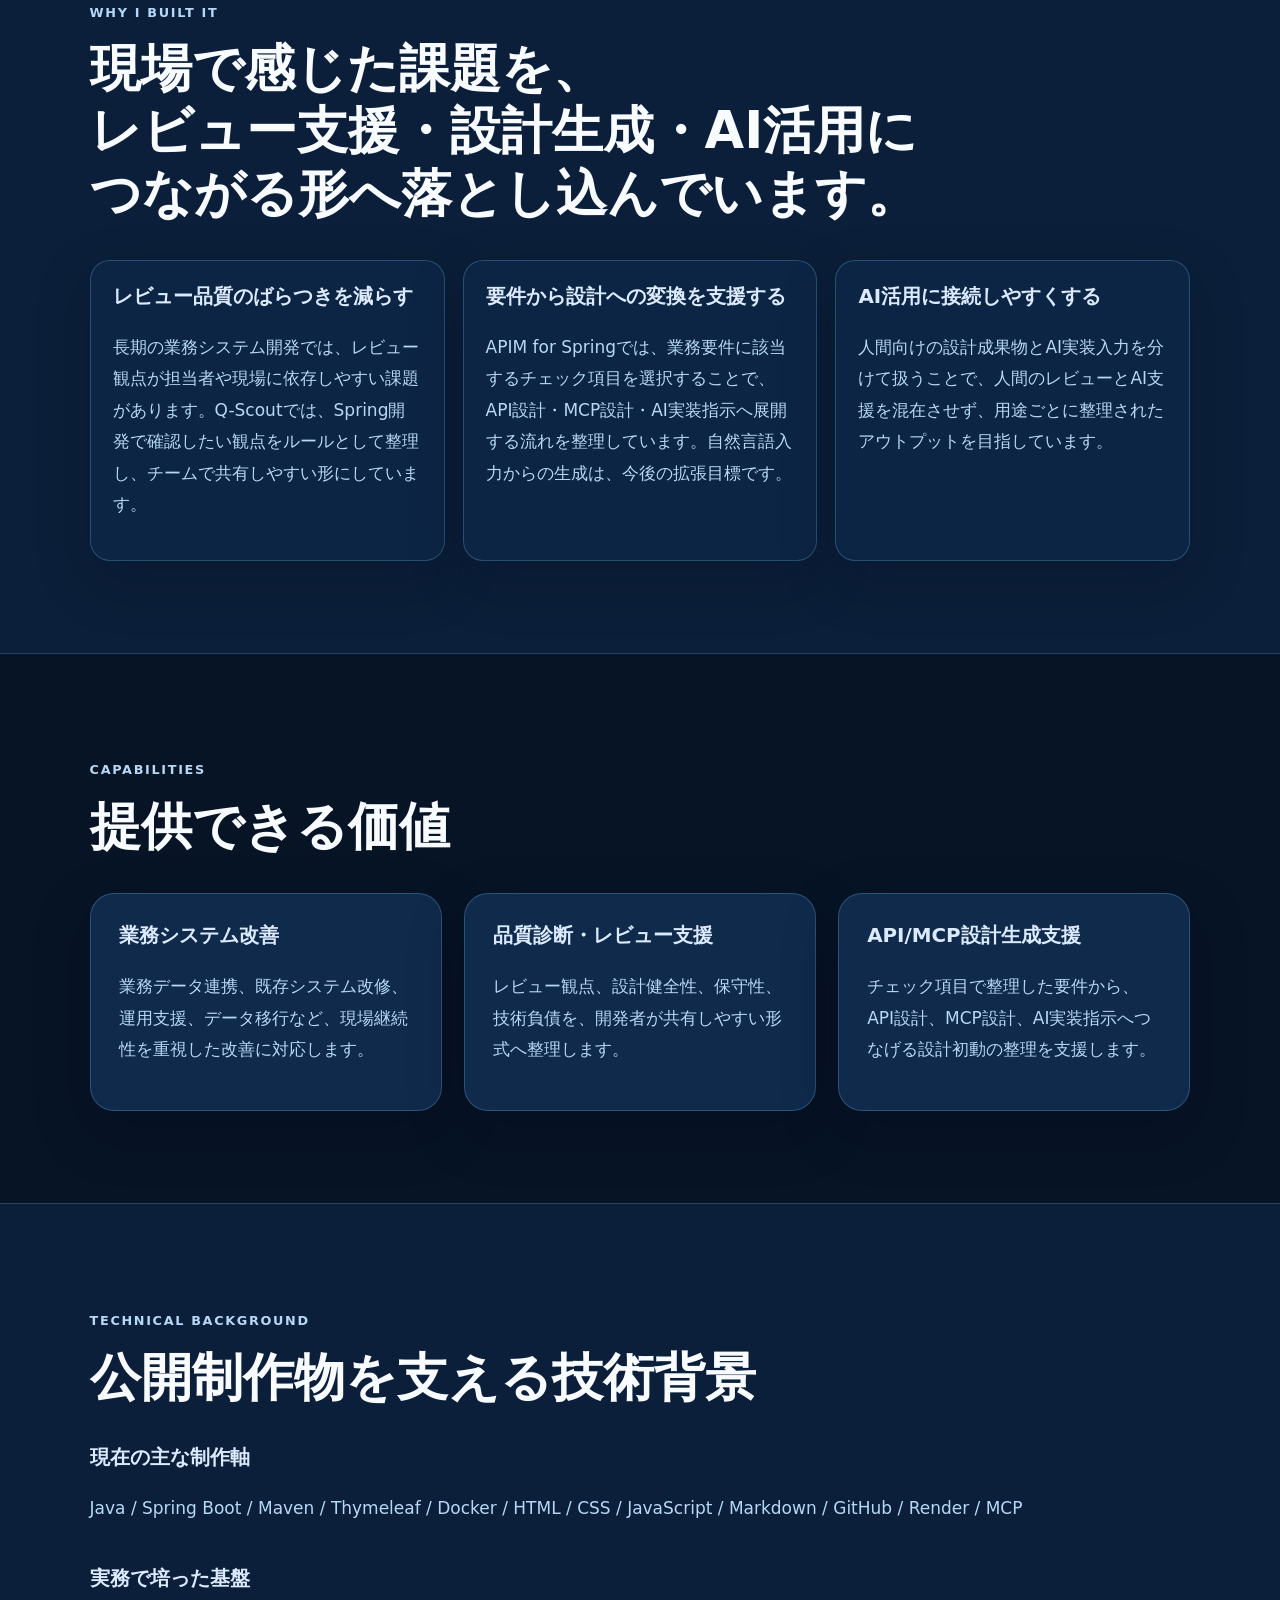
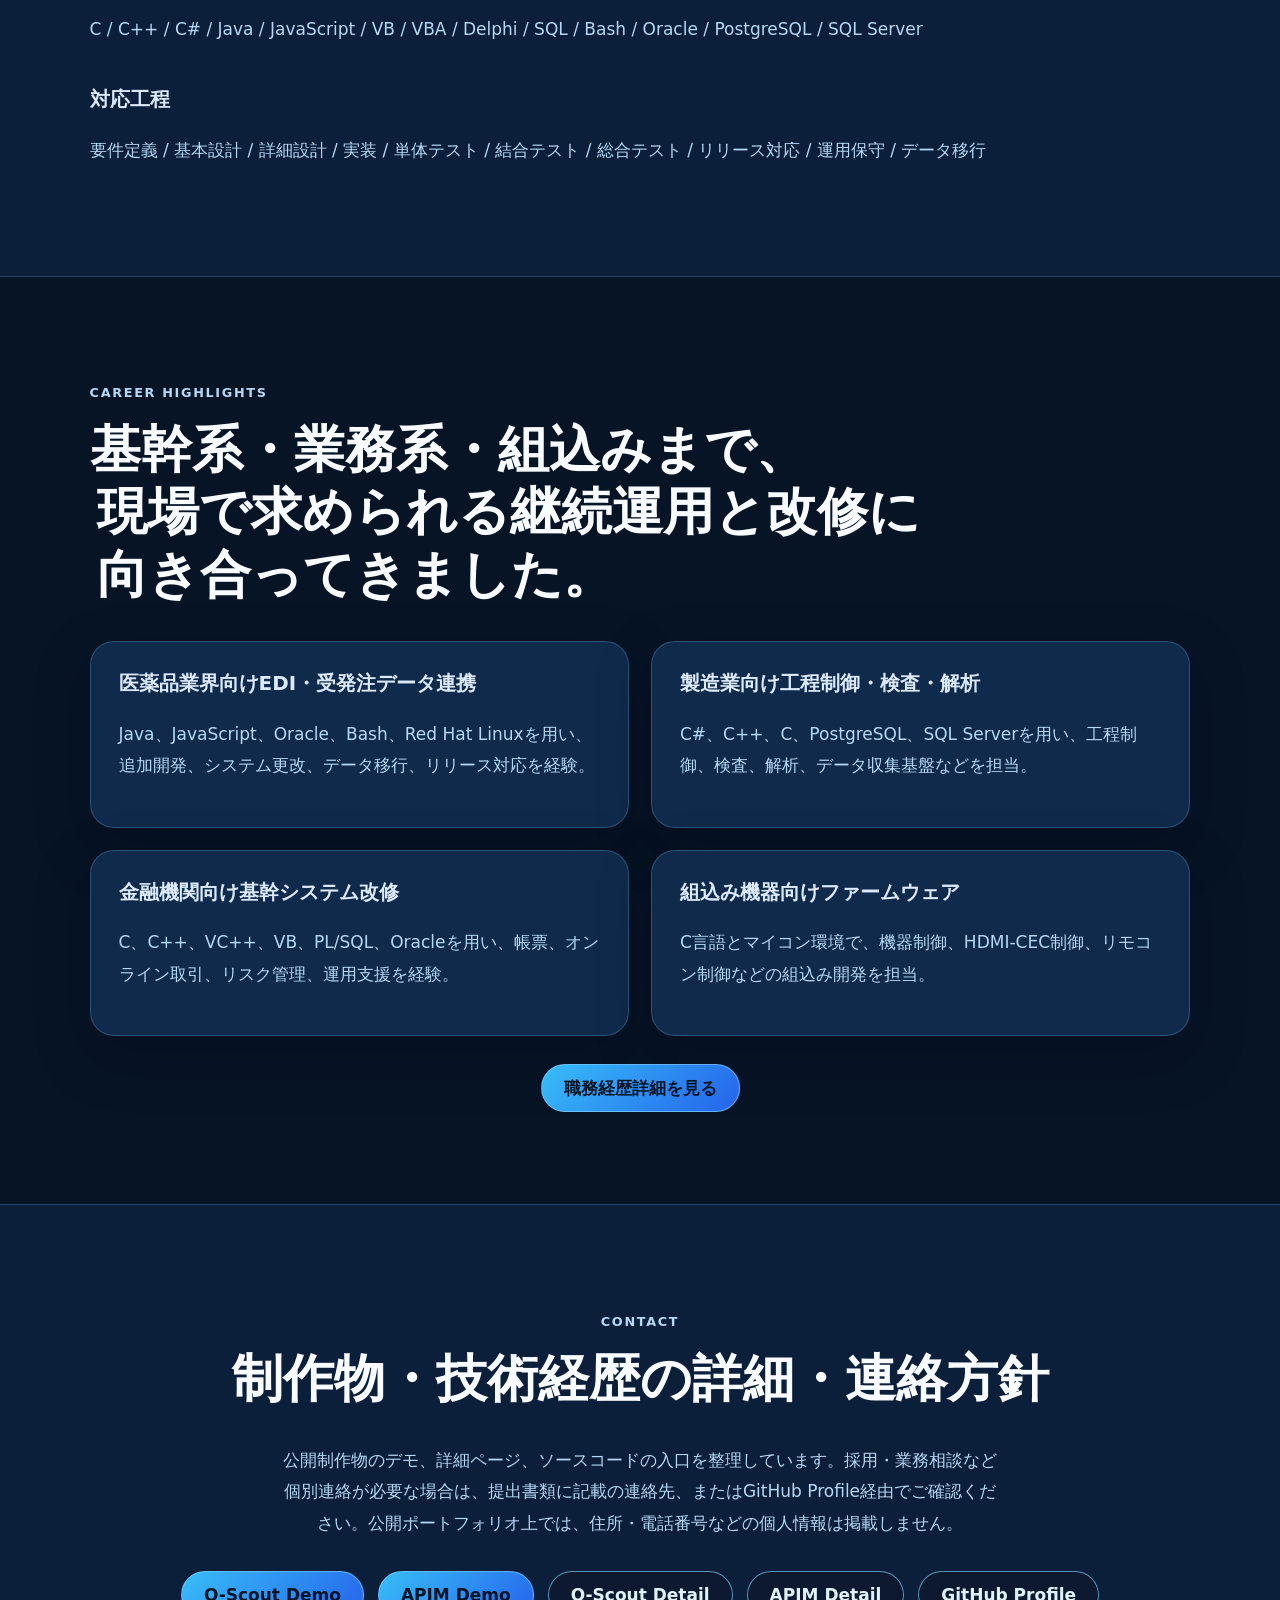
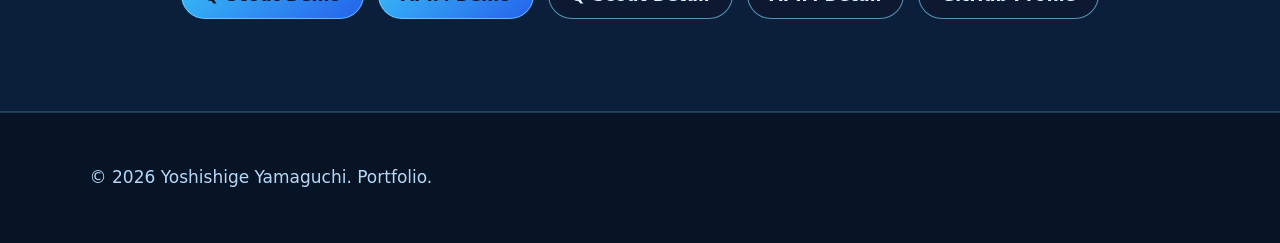
==== commit fcfcc95a: "Strengthen top page value proposition" ====
--- a/index.html
+++ b/index.html
@@ -4,7 +4,7 @@
   <meta charset="utf-8">
   <meta name="viewport" content="width=device-width, initial-scale=1">
   <title>山口 能成 | Portfolio</title>
-  <meta name="description" content="山口能成のポートフォリオです。公開制作物を中心に、30年以上のシステム開発経験と技術背景を整理しています。">
+  <meta name="description" content="山口能成のポートフォリオです。Java/Springを中心に、業務改善、レビュー支援、API/MCP設計生成、30年以上のシステム開発経験を整理しています。">
   <link rel="stylesheet" href="assets/css/style.css">
 </head>
 <body>
@@ -25,15 +25,15 @@
       <div class="hero-content">
         <p class="eyebrow">Portfolio / Public Works</p>
         <p class="portfolio-label">山口 能成</p>
-        <p class="identity-subtitle">Systems Engineer / Developer Tools</p>
-        <h1 class="balanced-copy balanced-copy-step"><span>実務経験から、</span><span>使える開発者向けツールへ。</span></h1>
-        <p class="lead balanced-copy top-hero-lead"><span>公開制作物を中心に、</span><span>技術背景と実務経験を整理した</span><span>ポートフォリオです。</span></p>
+        <p class="identity-subtitle">Java / Spring × 業務改善 × AI活用設計支援</p>
+        <h1 class="balanced-copy balanced-copy-step"><span>業務システム改善の経験を、</span><span>Java/Spring・AI活用支援ツールへ。</span></h1>
+        <p class="lead balanced-copy top-hero-lead"><span>レビュー品質の安定化、API/MCP設計生成、</span><span>既存システム改善に取り組む</span><span>実務経験者のポートフォリオです。</span></p>
         <div class="hero-stats" aria-label="portfolio highlights">
           <div><strong>30+ years</strong><span>システム開発経験</span></div>
           <div><strong>2 Works</strong><span>Q-Scout / APIM for Spring</span></div>
           <div><strong>Works First</strong><span>制作物を先に確認</span></div>
         </div>
-        <p class="hero-text">制作物を先に確認できる構成にしています。現在は、Spring Boot向けコード品質診断ツール「Q-Scout for Spring」と、チェック項目からAPI/MCP設計のたたき台を生成する「APIM for Spring」を掲載しています。業務系・基幹系・組込み・DB・データ移行を横断してきた経験は、その下で制作物を支える背景として整理しています。</p>
+        <p class="hero-text">30年以上にわたり業務系・基幹系・製造系・金融系・組込み領域で、設計、実装、試験、運用保守、データ移行に対応してきました。現在はその経験をもとに、Spring開発のレビュー支援ツール「Q-Scout for Spring」と、API/MCP設計のたたき台を生成する「APIM for Spring」を公開しています。</p>
         <ul class="hero-points" aria-label="主要訴求">
           <li>公開制作物</li>
           <li>Spring品質診断</li>
@@ -43,8 +43,31 @@
         </ul>
         <div class="hero-actions">
           <a class="button primary" href="#works">公開制作物を見る</a>
+          <a class="button secondary" href="career.html">職務経歴詳細を見る</a>
           <a class="button secondary" href="#background">技術背景を見る</a>
         </div>
+      </div>
+    </section>
+
+    <section id="value" class="section value-proposition">
+      <div class="section-heading">
+        <p class="eyebrow">Value Proposition</p>
+        <h2>業務改善・設計支援・品質レビューをつなぐエンジニア</h2>
+        <p>長期の実務経験を土台に、既存システムの改善と、Java/Spring・AI活用時代の開発支援ツール制作を接続しています。</p>
+      </div>
+      <div class="cards grid-3 value-cards">
+        <article class="card">
+          <h3>業務システムを理解して改善する</h3>
+          <p>基幹系、製造系、金融系、組込み領域で培った設計・実装・試験・運用保守経験をもとに、現場で継続利用される改善を重視します。</p>
+        </article>
+        <article class="card">
+          <h3>Java/Springの品質観点を整理する</h3>
+          <p>Q-Scout for Springでは、レビュー観点、設計健全性、Springベストプラクティス準拠度を可視化し、チームで共有しやすい形へ整理します。</p>
+        </article>
+        <article class="card">
+          <h3>AI活用に渡せる設計入力を作る</h3>
+          <p>APIM for Springでは、業務要件からAPI設計、MCP設計、AI実装指示書へ展開する流れを整理し、人間のレビューとAI支援を接続します。</p>
+        </article>
       </div>
     </section>
 
--- a/assets/css/style.css
+++ b/assets/css/style.css
@@ -72,6 +72,19 @@
 .button.secondary { color: #e0f2fe; background: rgba(15, 23, 42, 0.62); }
 .work-action-block .button { flex: 1 1 138px; }
 .panel { background: #0b1f3a; border-block: 1px solid rgba(125, 211, 252, 0.20); }
+
+.value-proposition {
+  background:
+    linear-gradient(180deg, rgba(7, 20, 38, 0.98), rgba(11, 31, 58, 0.98));
+}
+
+.value-cards .card {
+  border-color: rgba(125, 211, 252, 0.34);
+}
+
+.value-cards h3 {
+  color: #f8fbff;
+}
 .section-heading { max-width: 920px; margin-bottom: 36px; }
 .section-heading p { color: #b6d8f6; }
 .section-heading .service-note-warning { margin-top: 10px; }
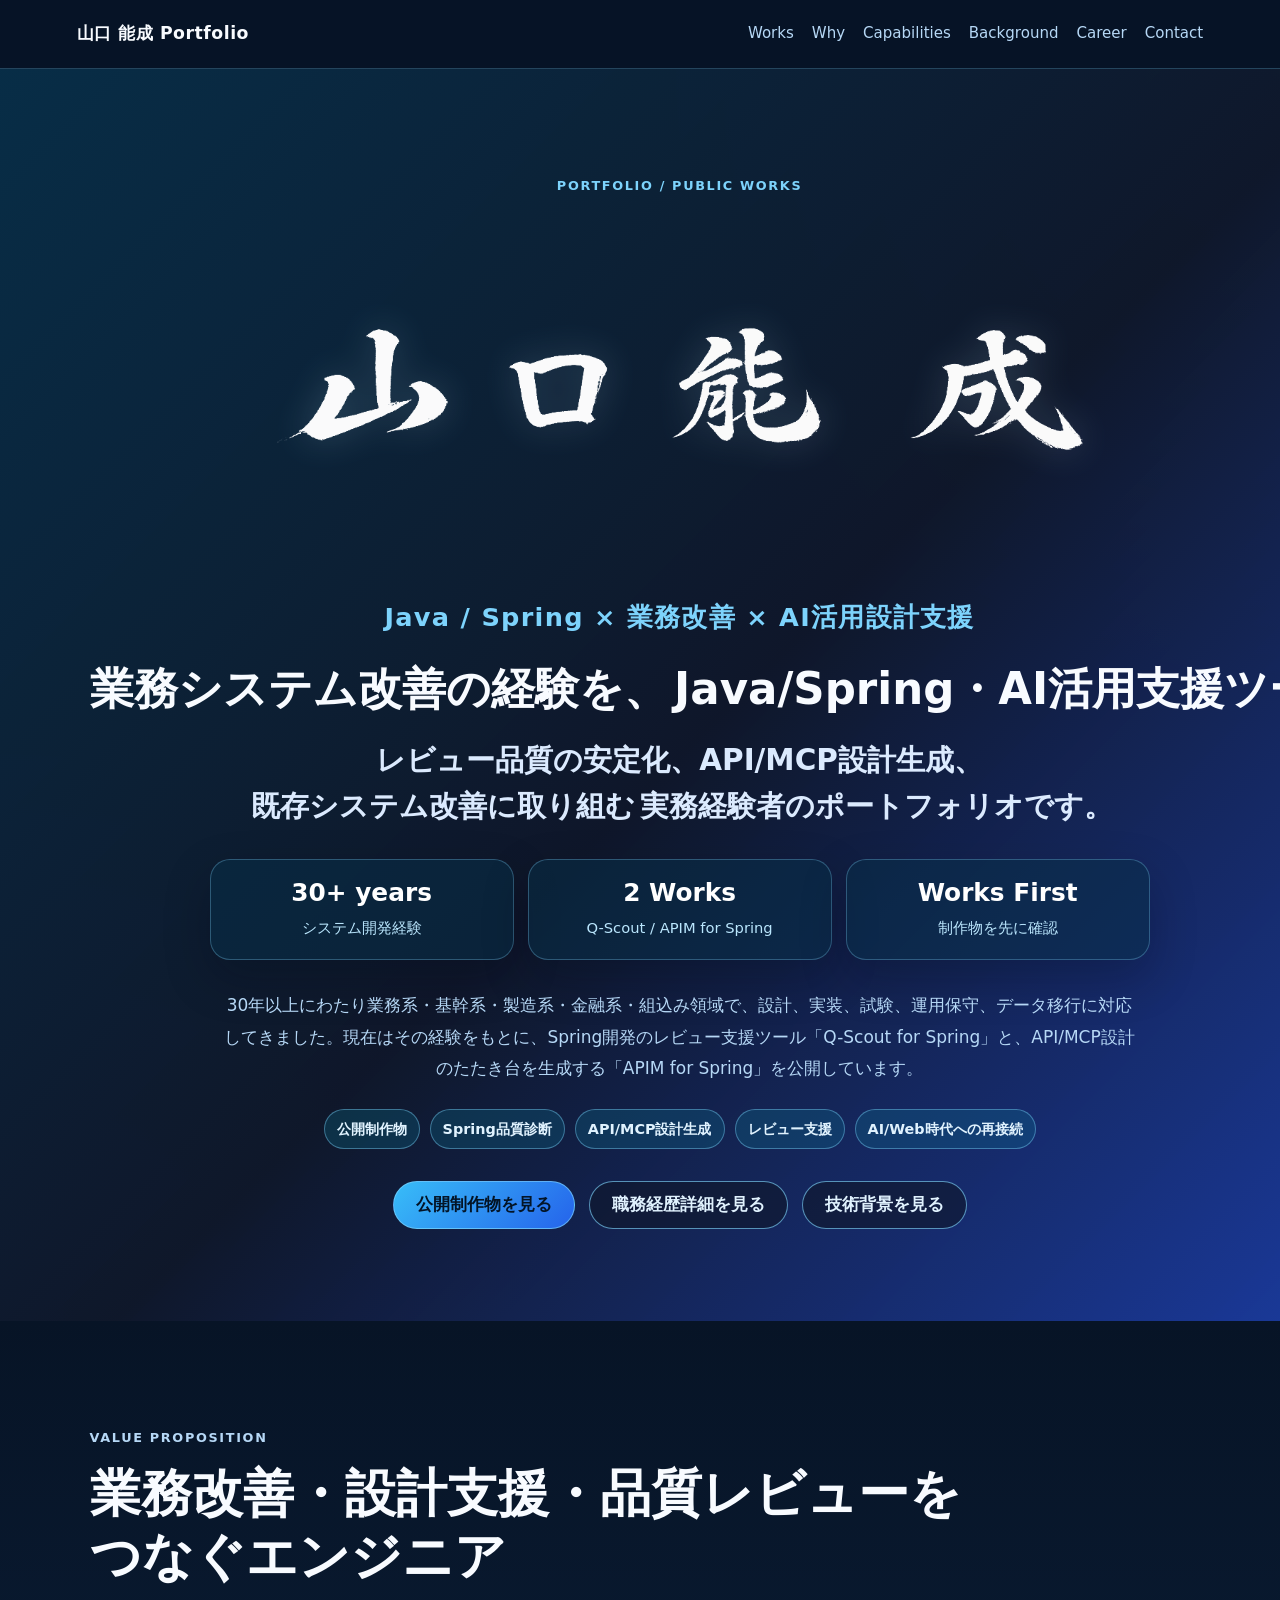
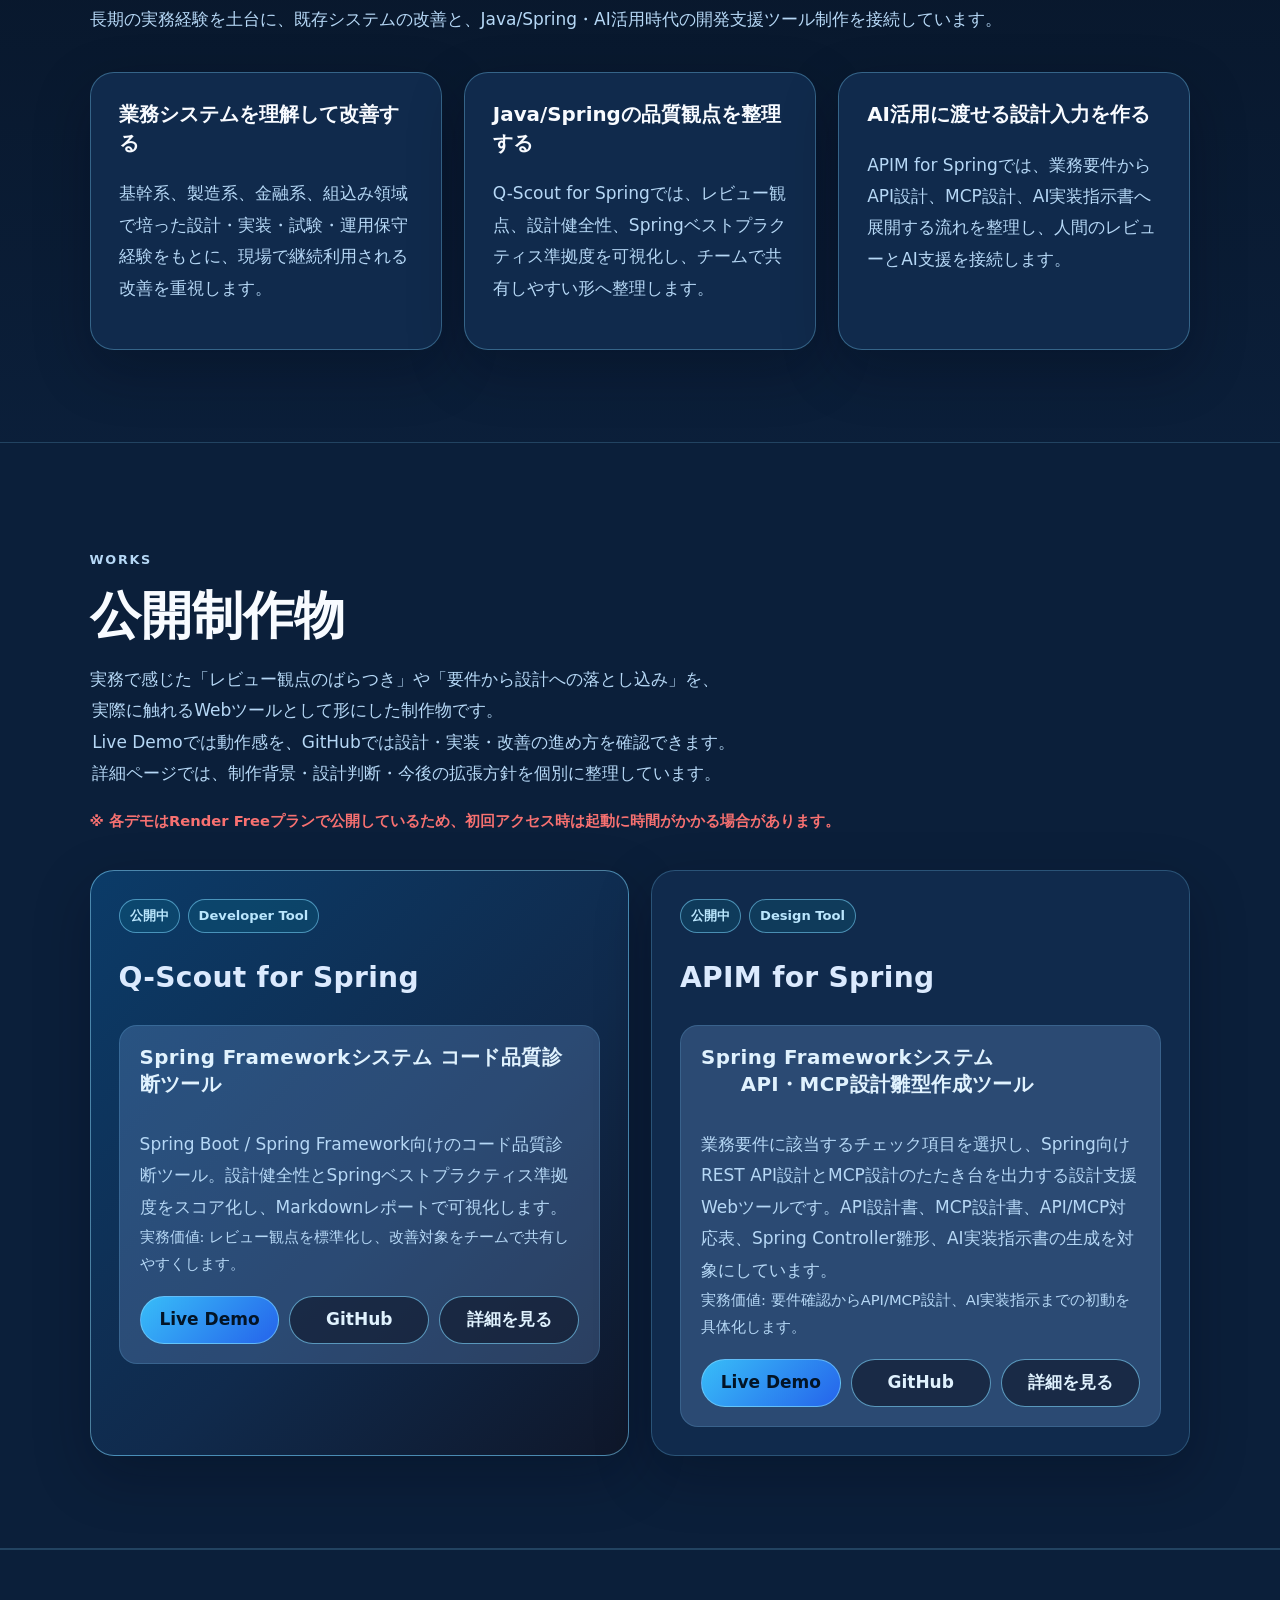
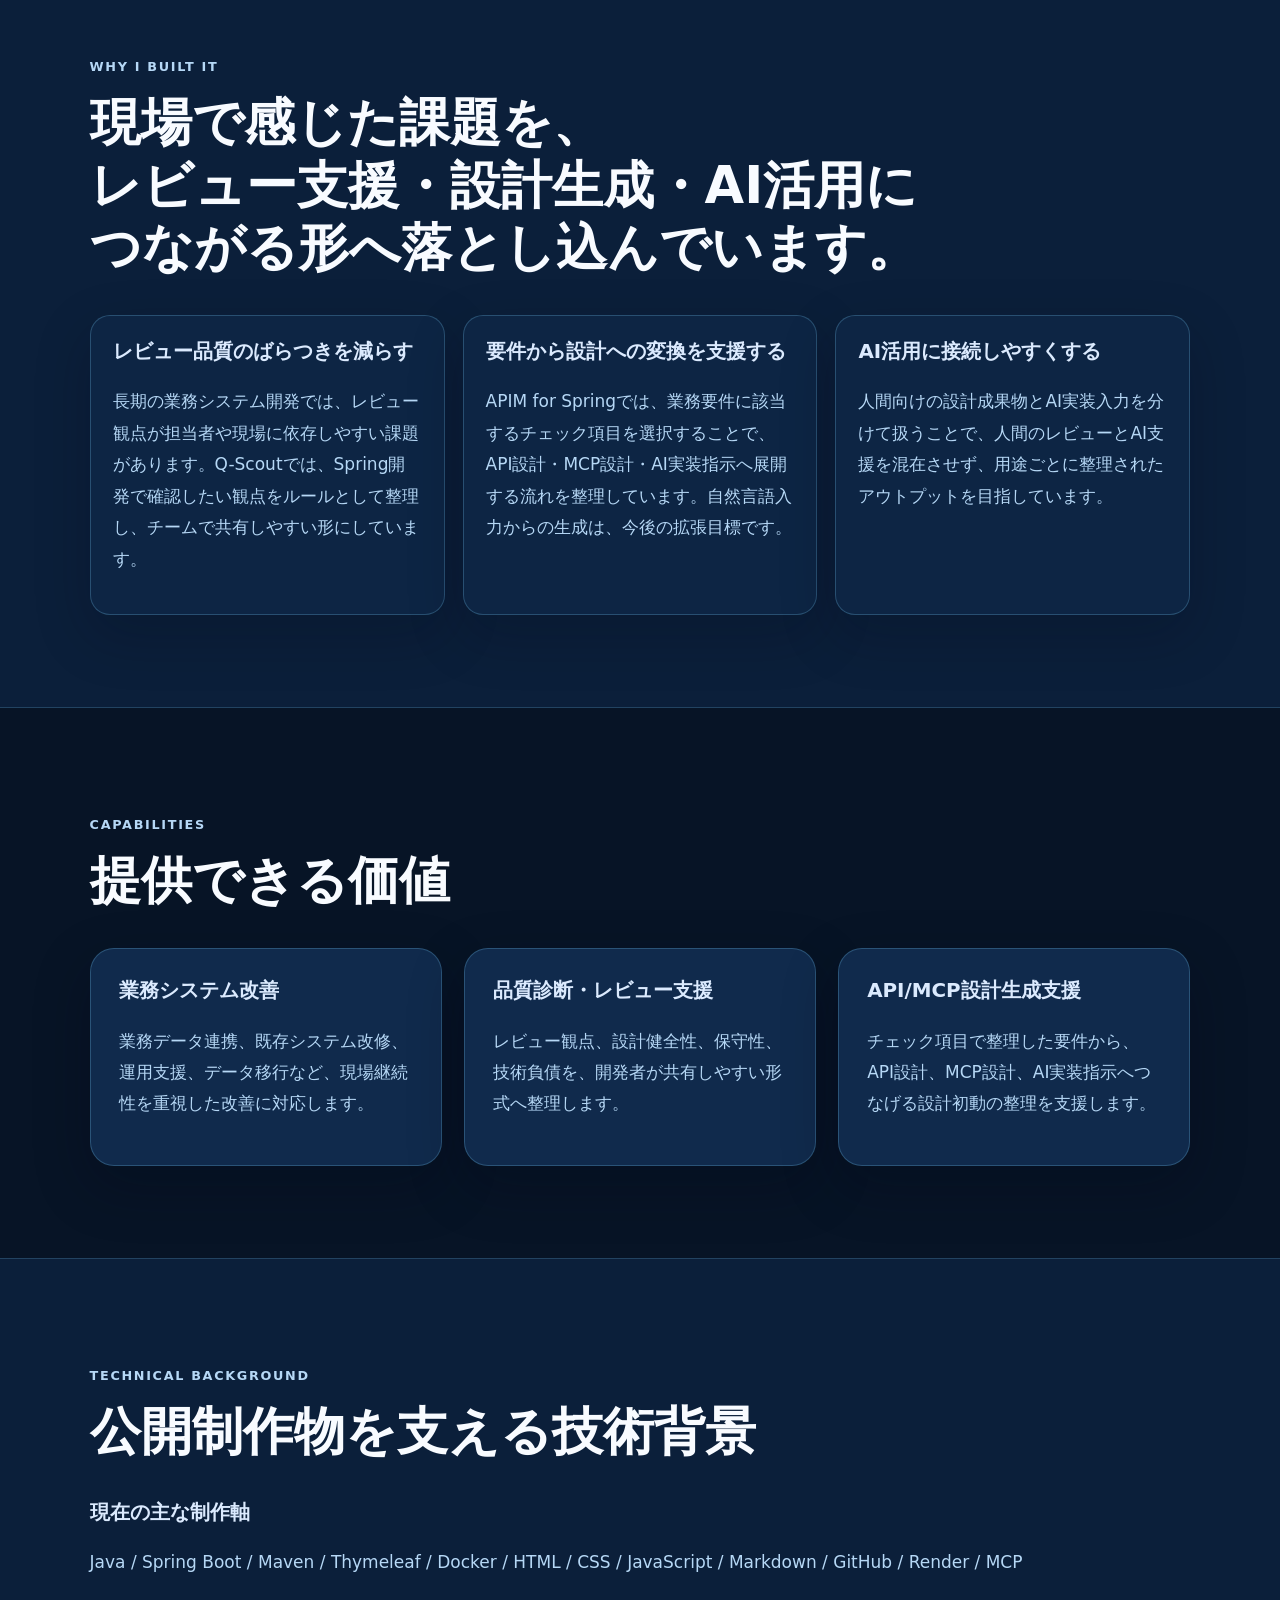
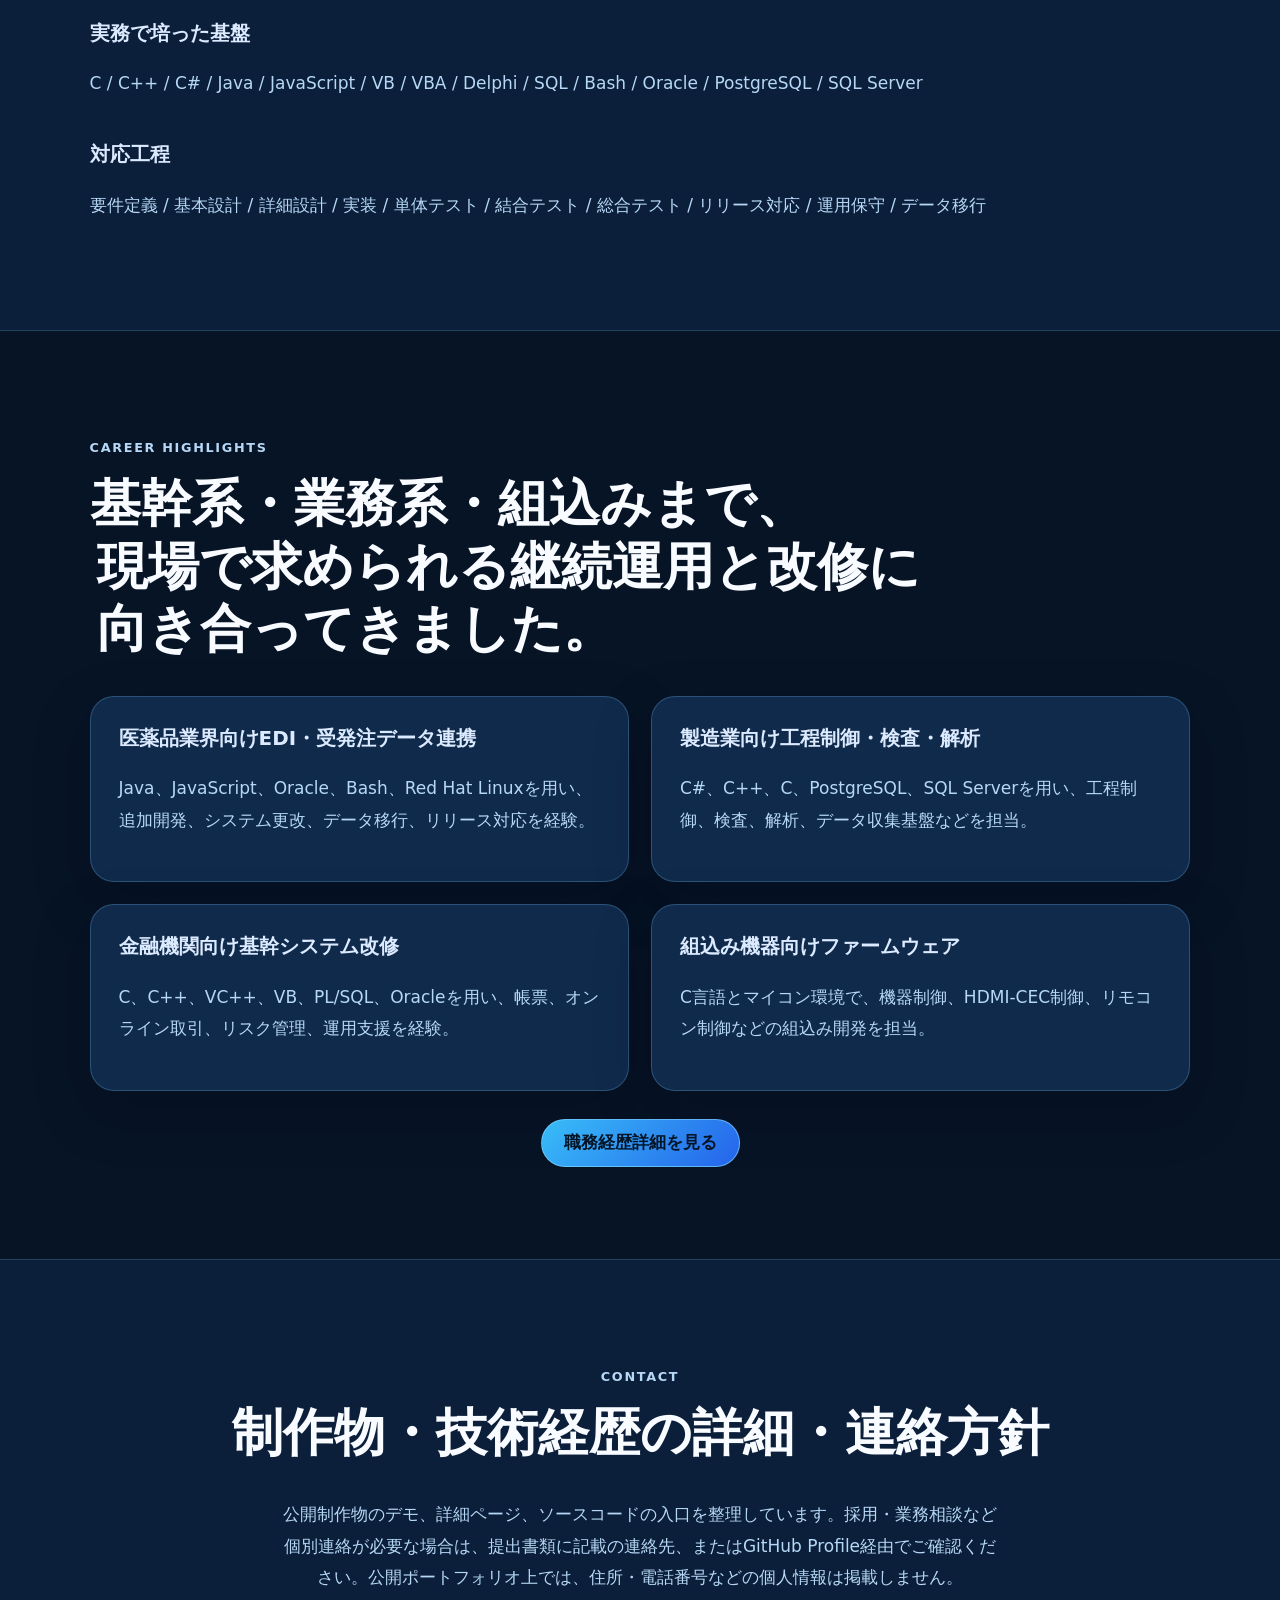
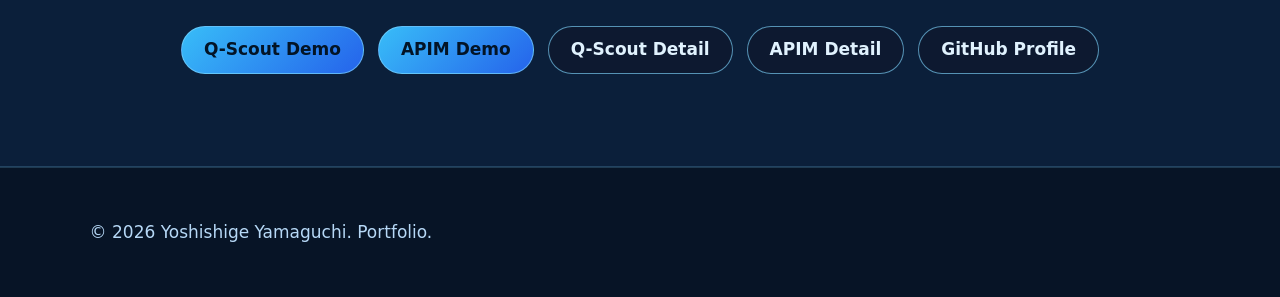
==== commit eea36845: "Strengthen works value explanations" ====
--- a/index.html
+++ b/index.html
@@ -89,6 +89,7 @@
               </div>
               <div class="work-description-body">
                 <p>Spring Boot / Spring Framework向けのコード品質診断ツール。設計健全性とSpringベストプラクティス準拠度をスコア化し、Markdownレポートで可視化します。</p>
+                  <p class="service-note">実務価値: レビュー観点を標準化し、改善対象をチームで共有しやすくします。</p>
               </div>
             </div>
             <div class="hero-actions compact-actions">
@@ -108,6 +109,7 @@
               </div>
               <div class="work-description-body">
                 <p>業務要件に該当するチェック項目を選択し、Spring向けREST API設計とMCP設計のたたき台を出力する設計支援Webツールです。API設計書、MCP設計書、API/MCP対応表、Spring Controller雛形、AI実装指示書の生成を対象にしています。</p>
+                  <p class="service-note">実務価値: 要件確認からAPI/MCP設計、AI実装指示までの初動を具体化します。</p>
               </div>
             </div>
             <div class="hero-actions compact-actions">
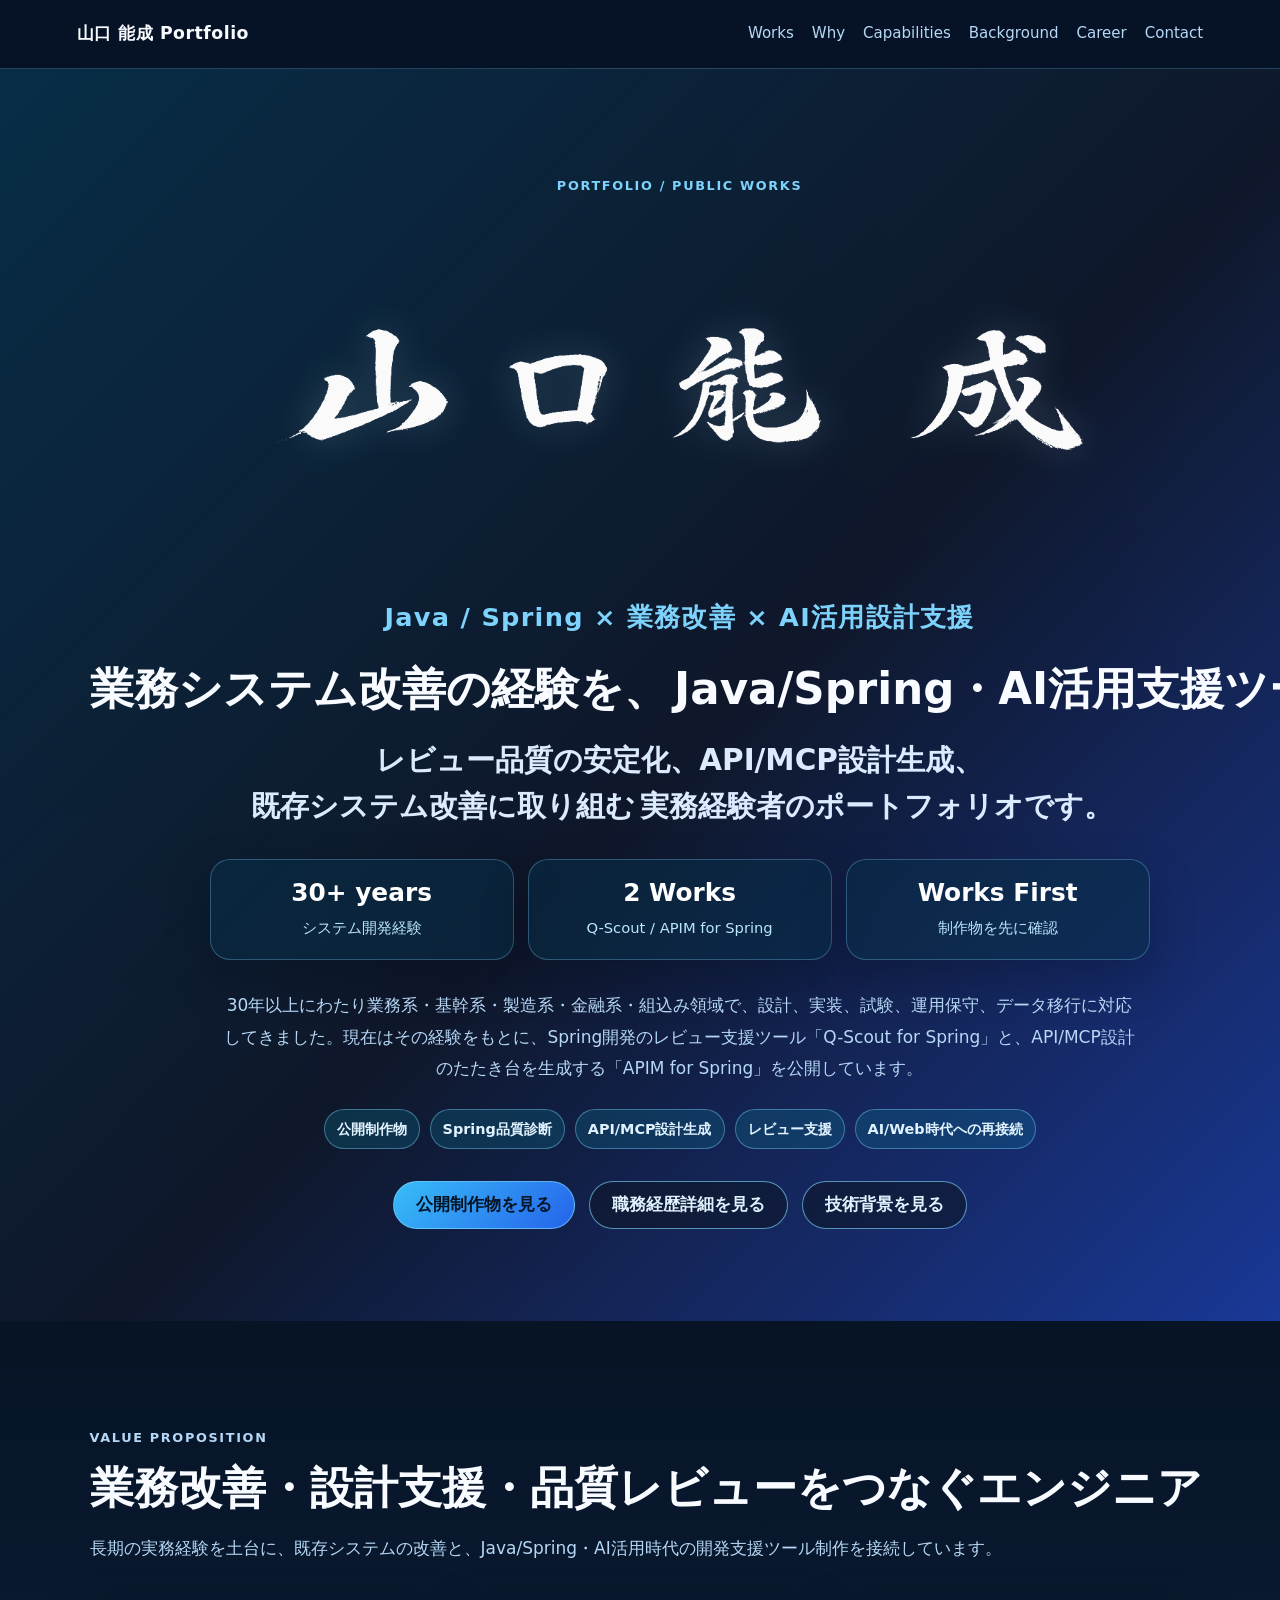
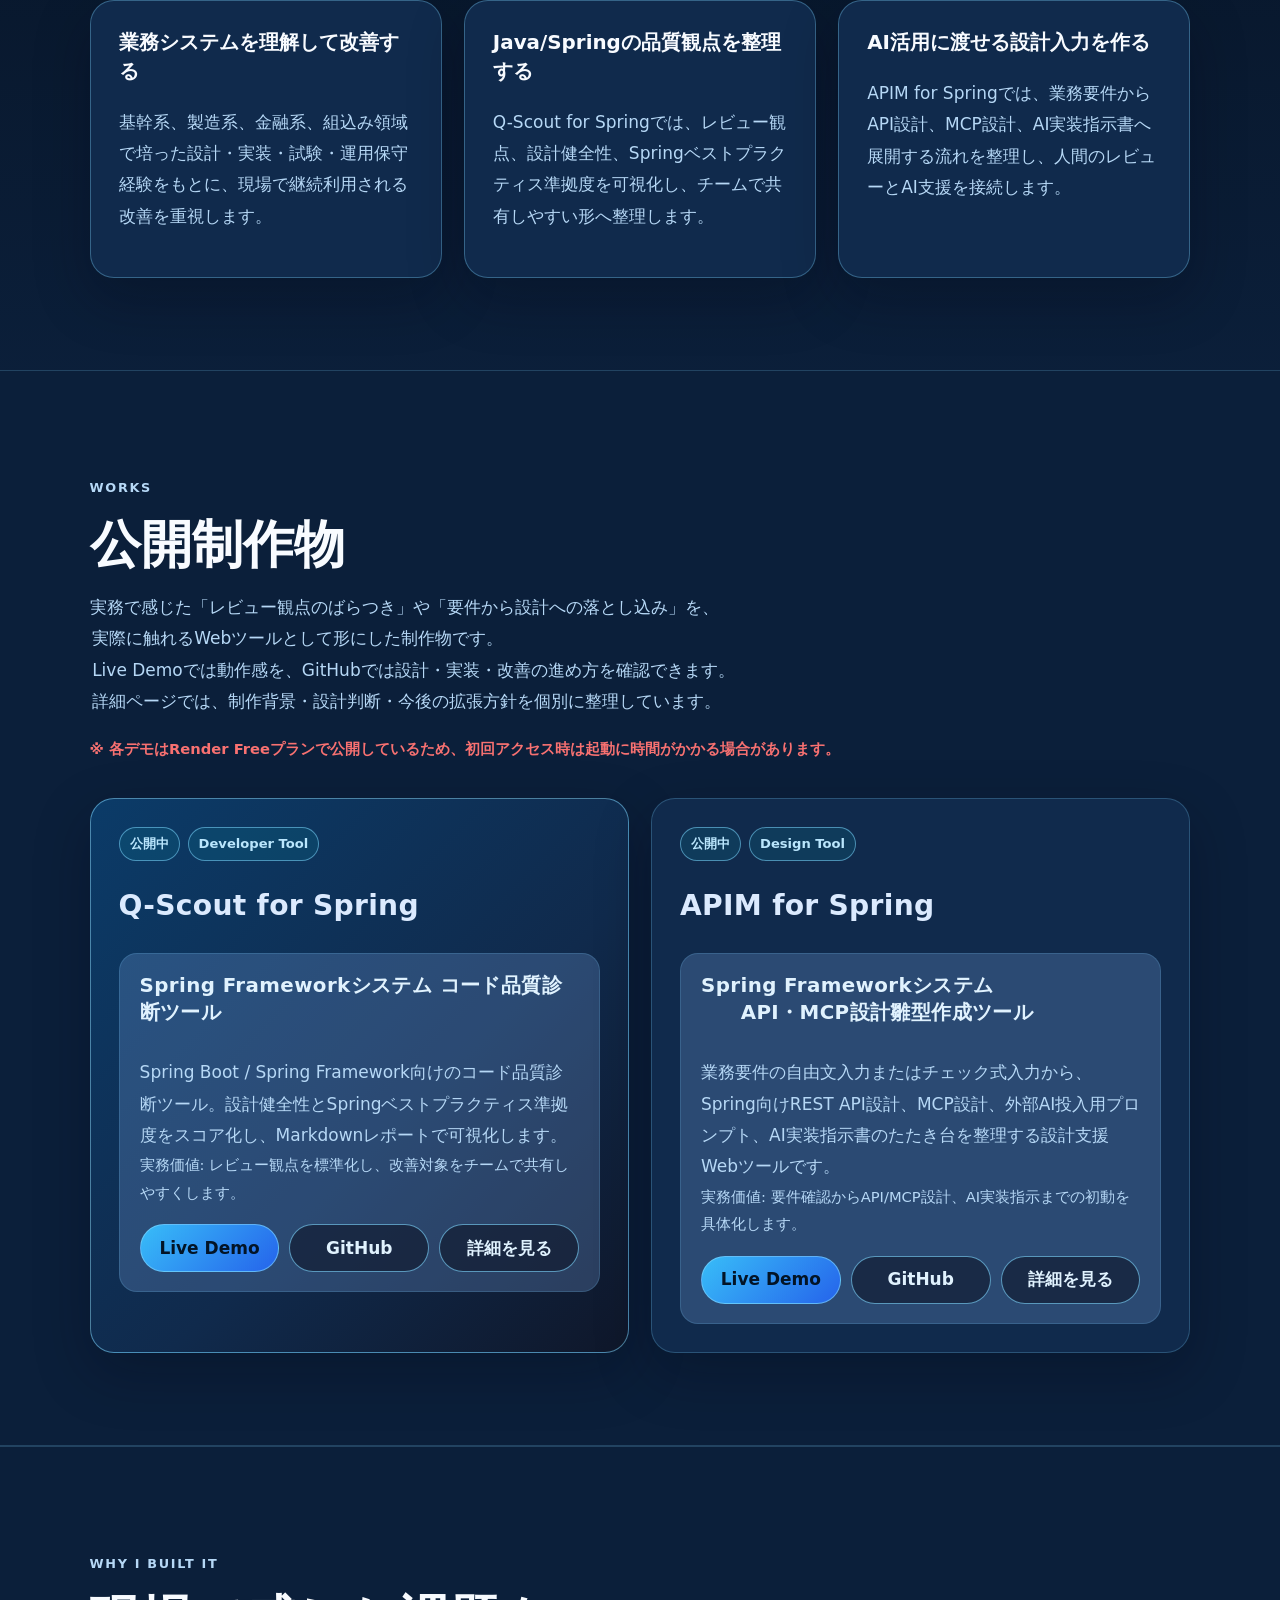
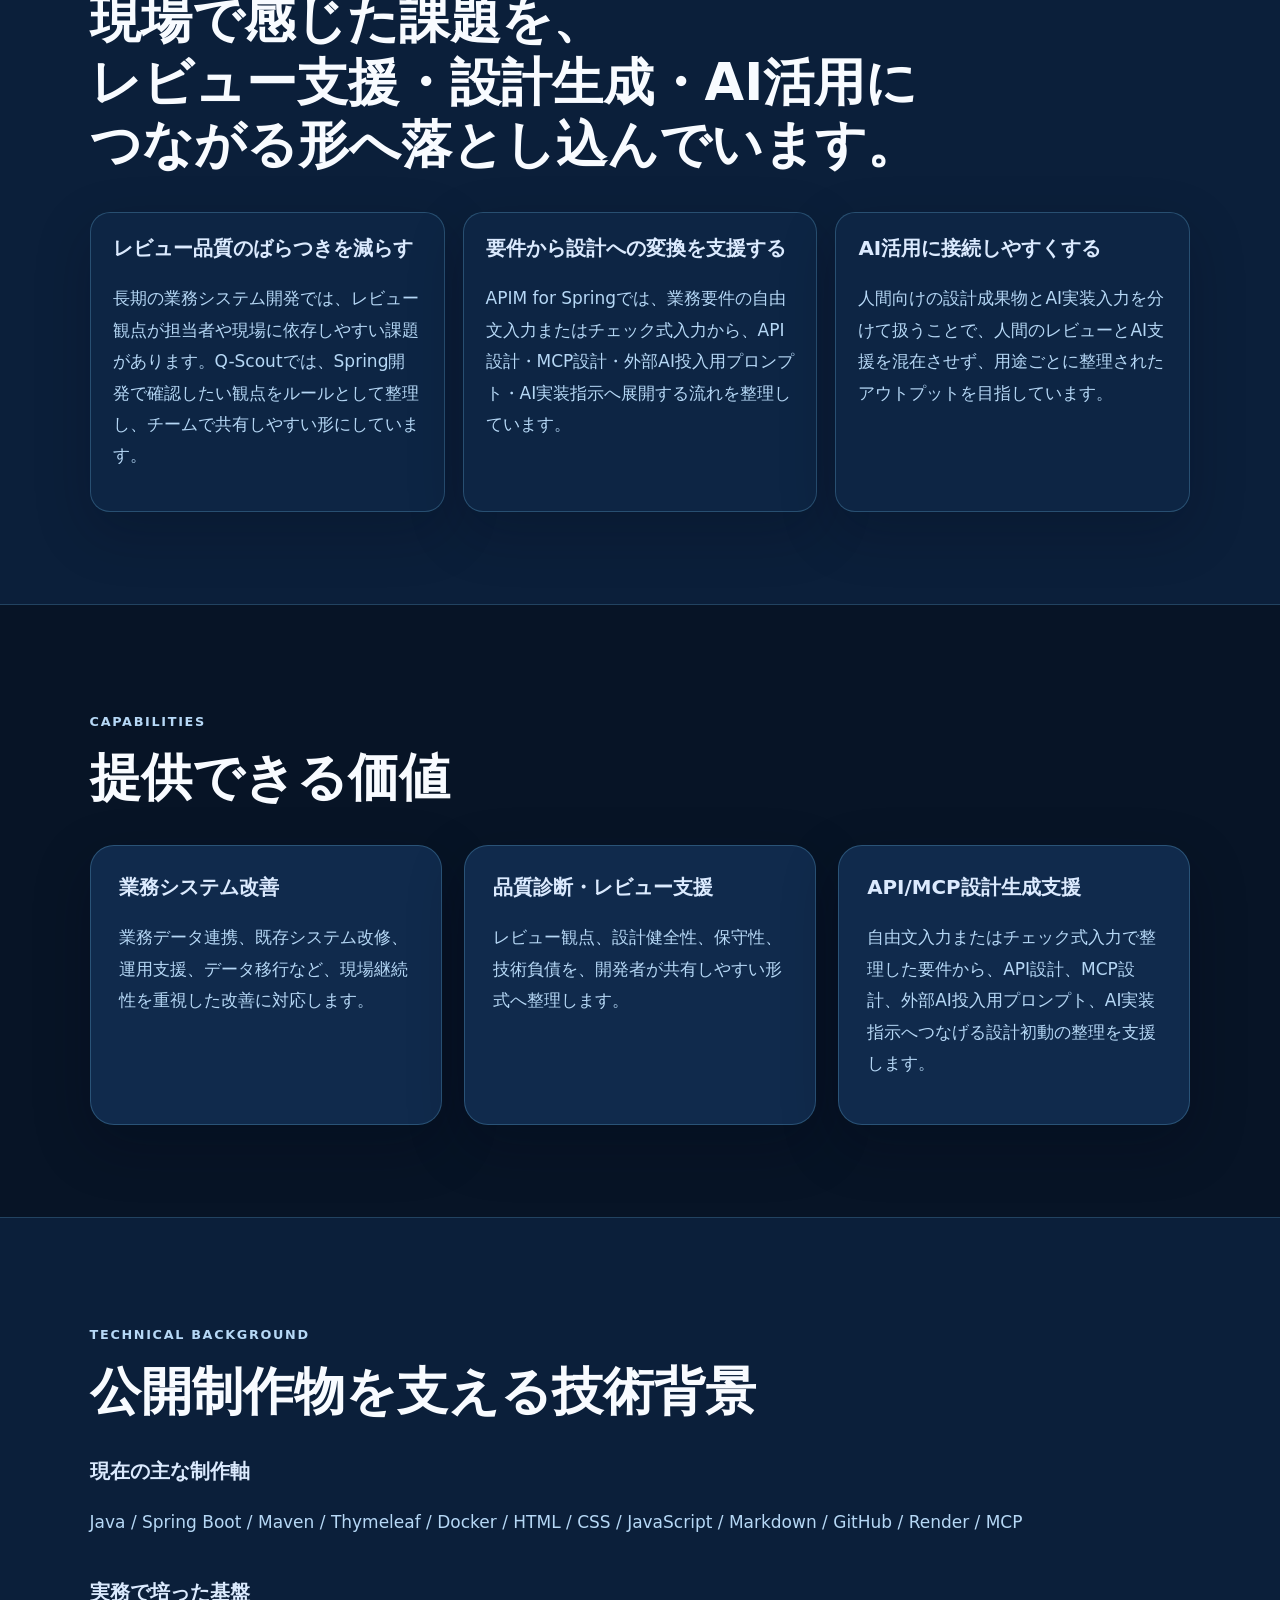
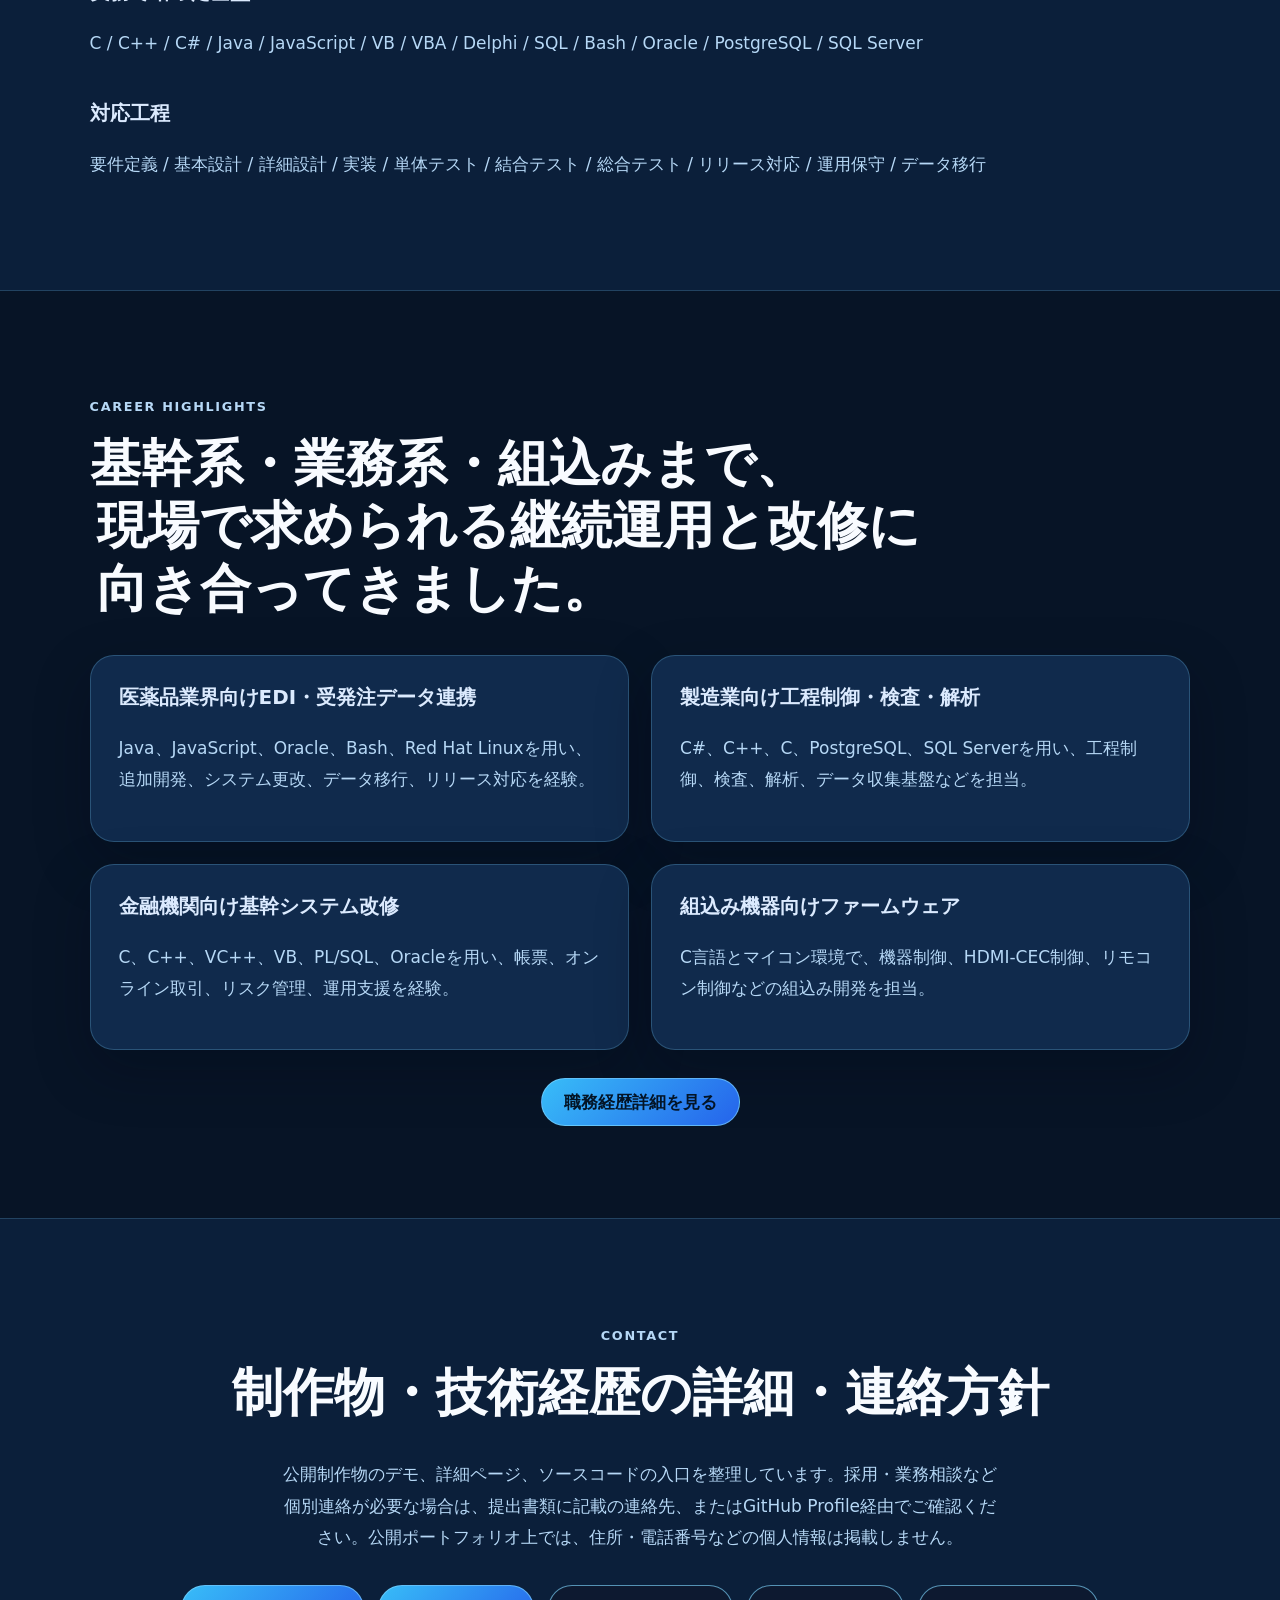
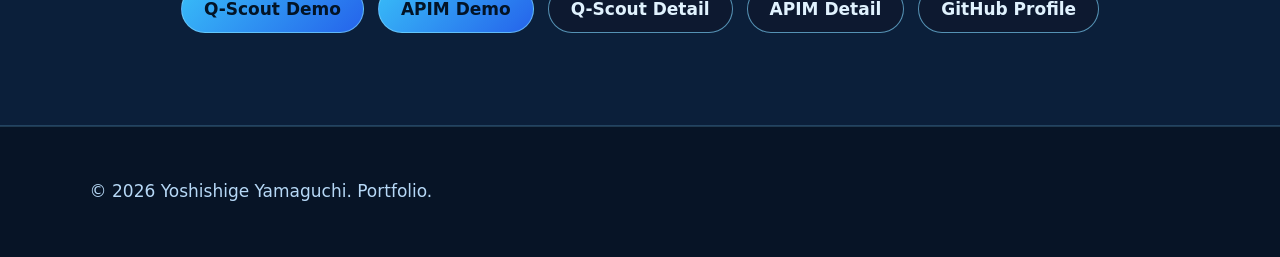
==== commit 70d27506: "Refresh APIM portfolio descriptions" ====
--- a/index.html
+++ b/index.html
@@ -108,7 +108,7 @@
                 <p class="work-tool-label">Spring Frameworkシステム<br><span class="label-indent">API・MCP設計雛型作成ツール</span></p>
               </div>
               <div class="work-description-body">
-                <p>業務要件に該当するチェック項目を選択し、Spring向けREST API設計とMCP設計のたたき台を出力する設計支援Webツールです。API設計書、MCP設計書、API/MCP対応表、Spring Controller雛形、AI実装指示書の生成を対象にしています。</p>
+                <p>業務要件の自由文入力またはチェック式入力から、Spring向けREST API設計、MCP設計、外部AI投入用プロンプト、AI実装指示書のたたき台を整理する設計支援Webツールです。</p>
                   <p class="service-note">実務価値: 要件確認からAPI/MCP設計、AI実装指示までの初動を具体化します。</p>
               </div>
             </div>
@@ -133,7 +133,7 @@
       </div>
       <div class="narrative-grid">
         <article class="narrative-card"><h3>レビュー品質のばらつきを減らす</h3><p>長期の業務システム開発では、レビュー観点が担当者や現場に依存しやすい課題があります。Q-Scoutでは、Spring開発で確認したい観点をルールとして整理し、チームで共有しやすい形にしています。</p></article>
-        <article class="narrative-card"><h3>要件から設計への変換を支援する</h3><p>APIM for Springでは、業務要件に該当するチェック項目を選択することで、API設計・MCP設計・AI実装指示へ展開する流れを整理しています。自然言語入力からの生成は、今後の拡張目標です。</p></article>
+        <article class="narrative-card"><h3>要件から設計への変換を支援する</h3><p>APIM for Springでは、業務要件の自由文入力またはチェック式入力から、API設計・MCP設計・外部AI投入用プロンプト・AI実装指示へ展開する流れを整理しています。</p></article>
         <article class="narrative-card"><h3>AI活用に接続しやすくする</h3><p>人間向けの設計成果物とAI実装入力を分けて扱うことで、人間のレビューとAI支援を混在させず、用途ごとに整理されたアウトプットを目指しています。</p></article>
       </div>
     </section>
@@ -146,7 +146,7 @@
       <div class="cards grid-3">
         <article class="card"><h3>業務システム改善</h3><p>業務データ連携、既存システム改修、運用支援、データ移行など、現場継続性を重視した改善に対応します。</p></article>
         <article class="card"><h3>品質診断・レビュー支援</h3><p>レビュー観点、設計健全性、保守性、技術負債を、開発者が共有しやすい形式へ整理します。</p></article>
-        <article class="card"><h3>API/MCP設計生成支援</h3><p>チェック項目で整理した要件から、API設計、MCP設計、AI実装指示へつなげる設計初動の整理を支援します。</p></article>
+        <article class="card"><h3>API/MCP設計生成支援</h3><p>自由文入力またはチェック式入力で整理した要件から、API設計、MCP設計、外部AI投入用プロンプト、AI実装指示へつなげる設計初動の整理を支援します。</p></article>
       </div>
     </section>
 
--- a/assets/css/style.css
+++ b/assets/css/style.css
@@ -85,6 +85,23 @@
 .value-cards h3 {
   color: #f8fbff;
 }
+
+/* BEGIN ChatExec managed block: PORTFOLIO-VALUE-HEADING-NOWRAP */
+.value-proposition .section-heading {
+  max-width: min(100%, 1360px);
+}
+
+.value-proposition .section-heading h2 {
+  white-space: nowrap;
+  font-size: clamp(2rem, 3.4vw, 3.05rem);
+}
+
+@media (max-width: 1180px) {
+  .value-proposition .section-heading h2 {
+    white-space: normal;
+  }
+}
+/* END ChatExec managed block: PORTFOLIO-VALUE-HEADING-NOWRAP */
 .section-heading { max-width: 920px; margin-bottom: 36px; }
 .section-heading p { color: #b6d8f6; }
 .section-heading .service-note-warning { margin-top: 10px; }
@@ -259,6 +276,23 @@
   font-size: 0.85rem;
   background: rgba(14, 116, 144, 0.28);
 }
+
+.career-key-tags {
+  display: flex;
+  flex-wrap: wrap;
+  gap: 8px;
+  margin: 10px 0 16px;
+}
+
+.career-key-tags span {
+  border: 1px solid rgba(186, 230, 253, 0.48);
+  color: #e0f2fe;
+  border-radius: 999px;
+  padding: 4px 10px;
+  font-weight: 800;
+  font-size: 0.84rem;
+  background: rgba(37, 99, 235, 0.20);
+}
 .career-actions { margin-top: 28px; }
 @media (max-width: 900px) {
   .career-entry-header { flex-direction: column; }
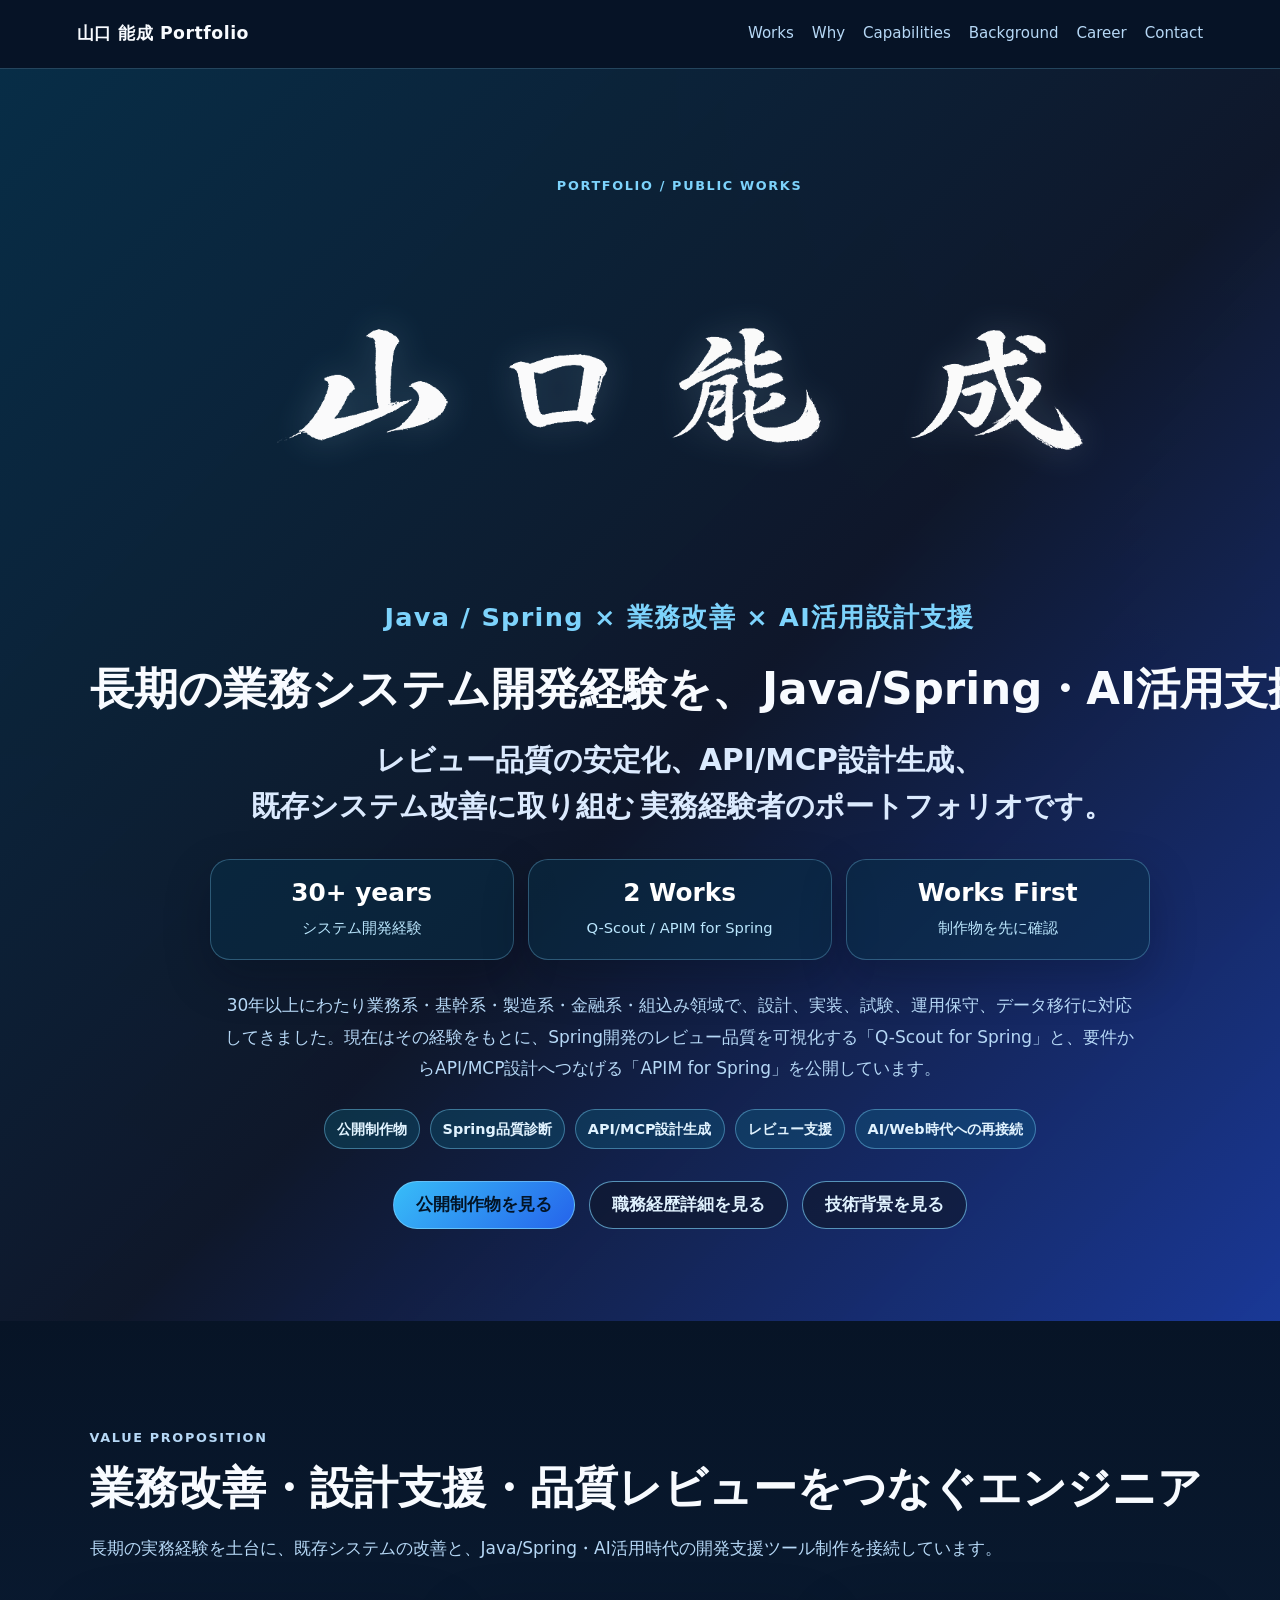
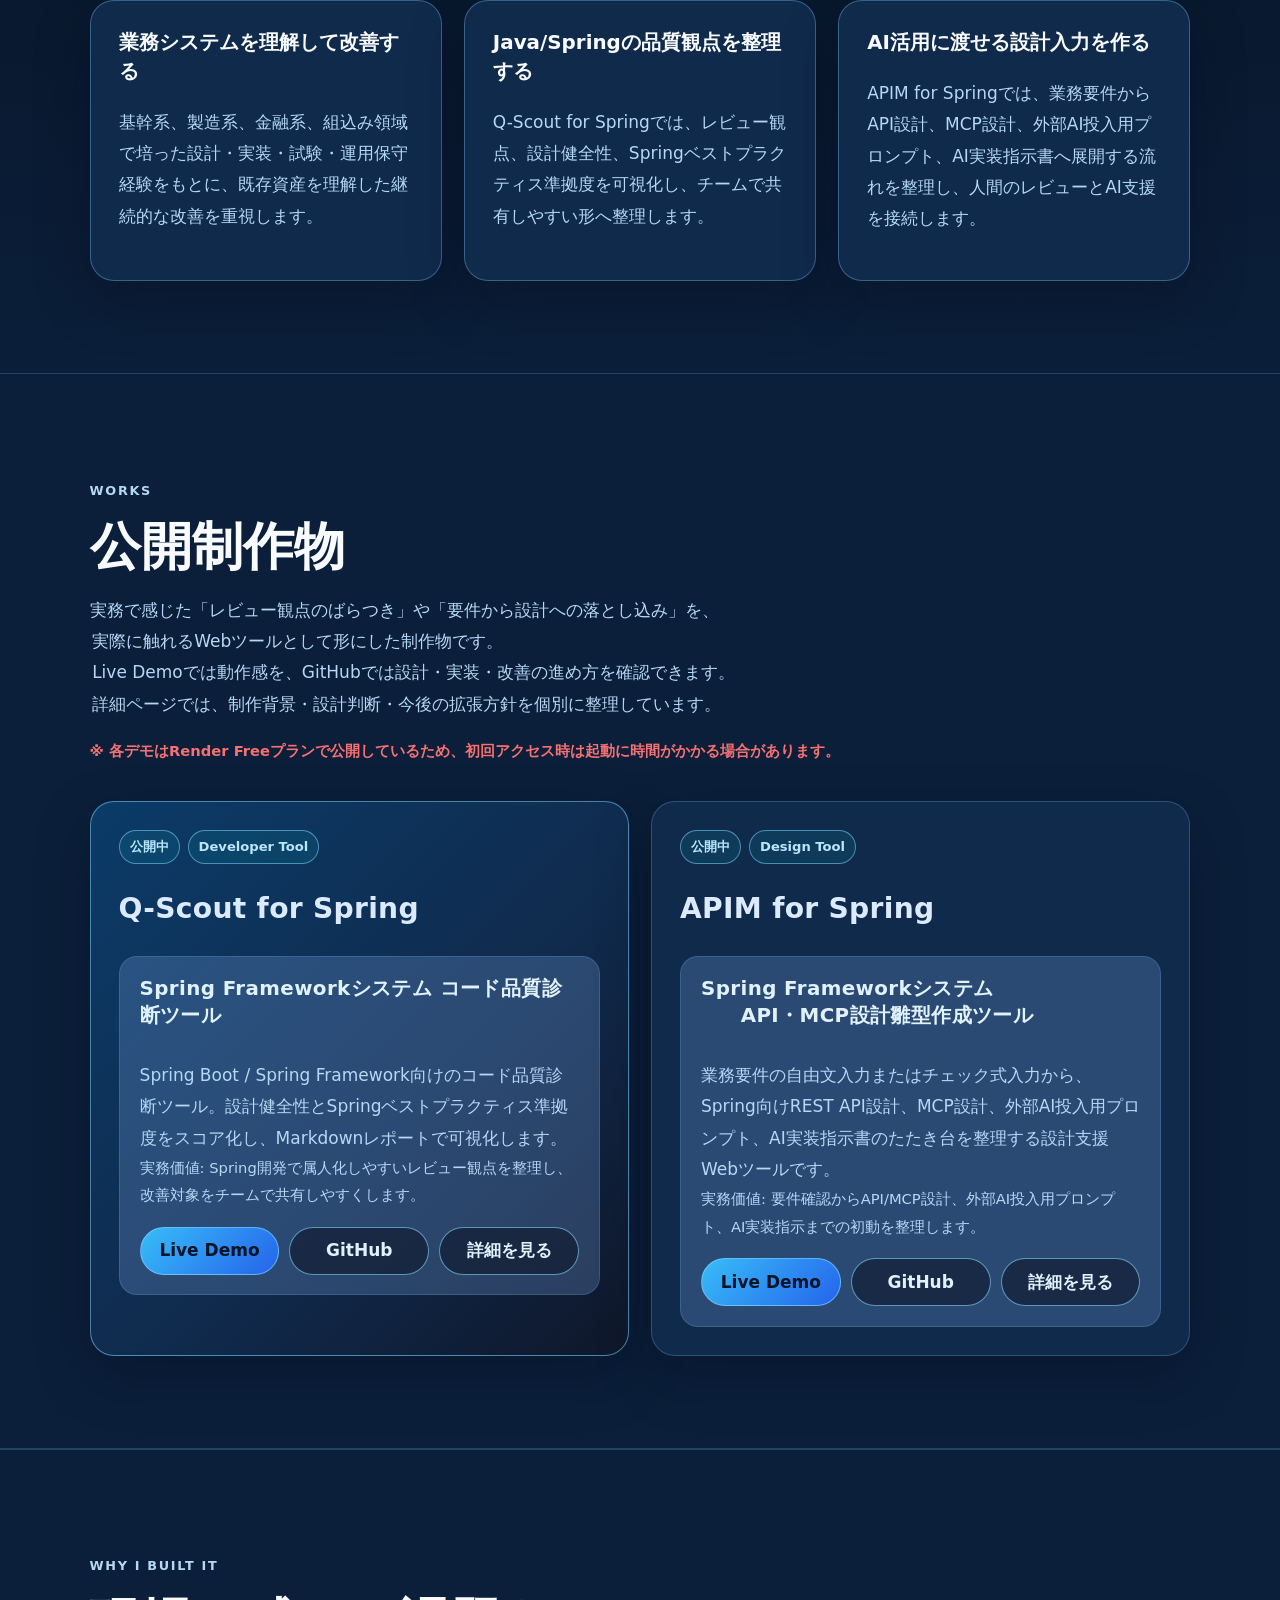
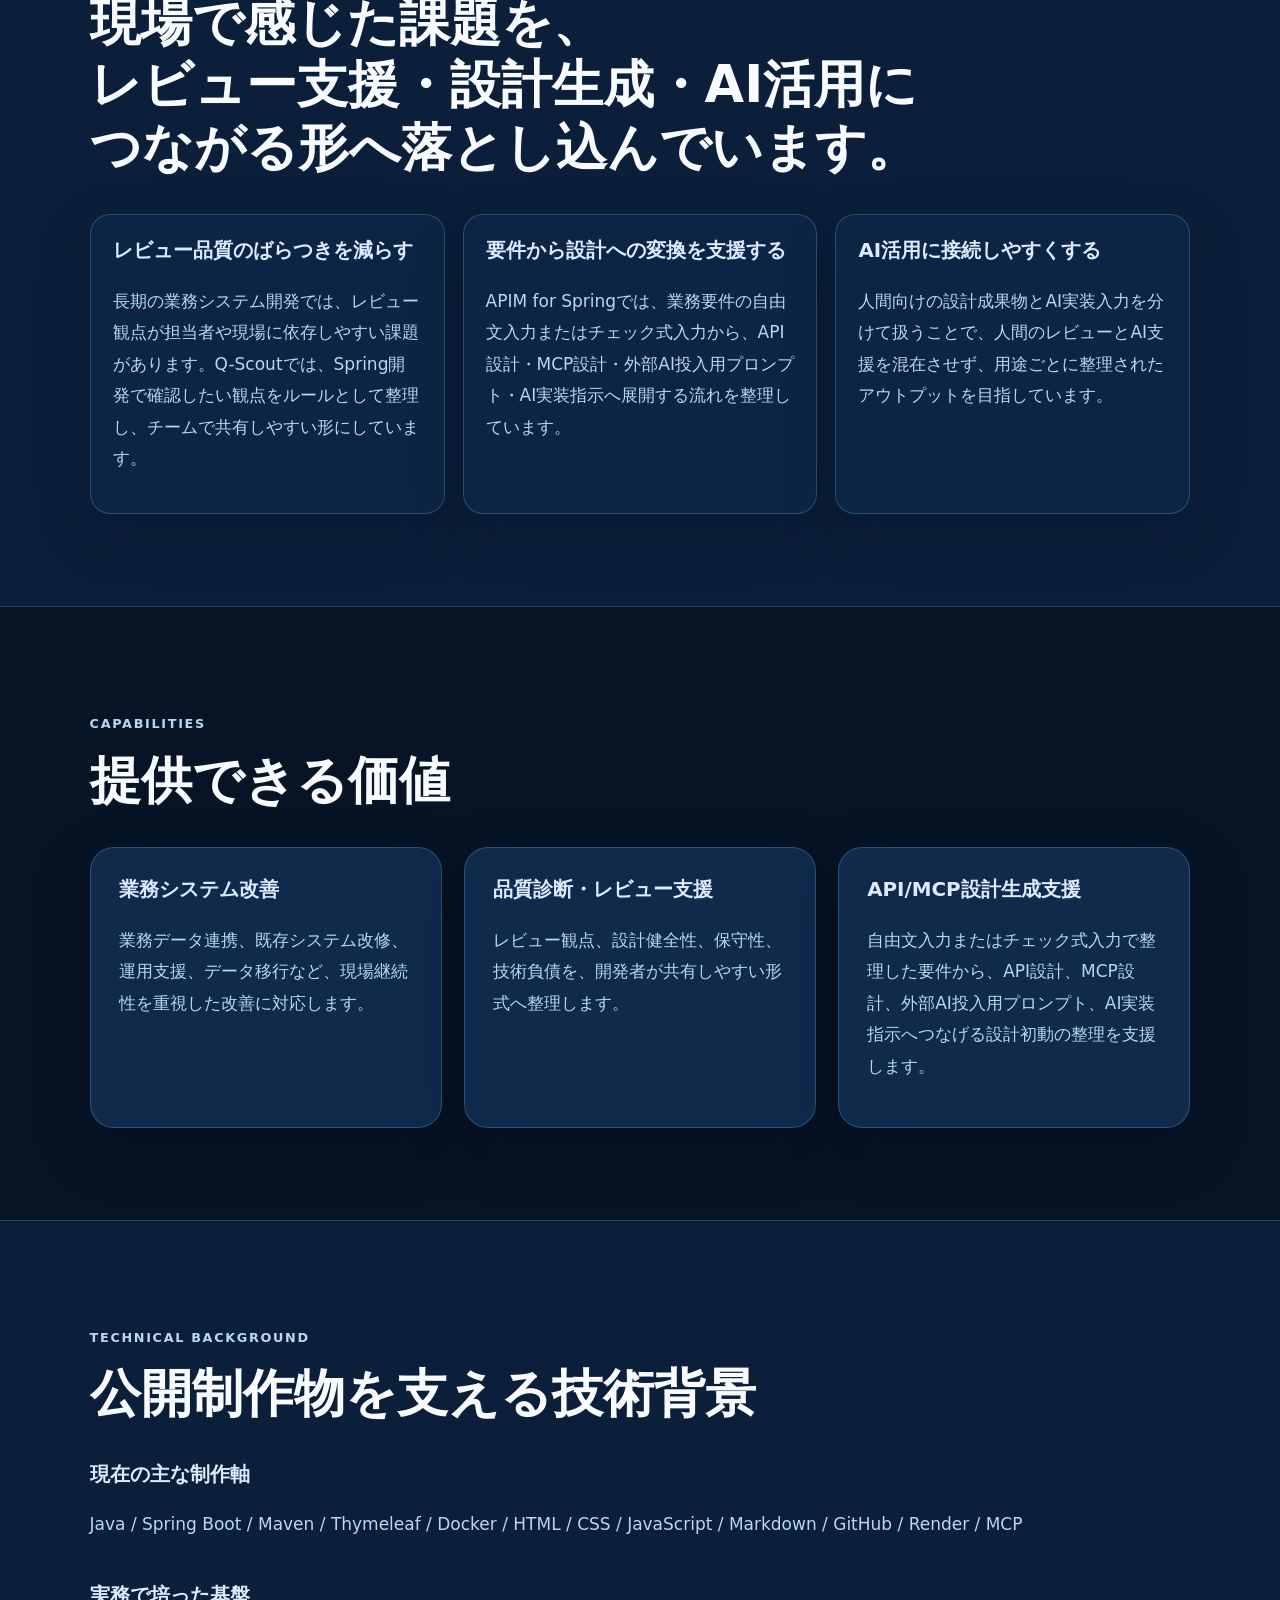
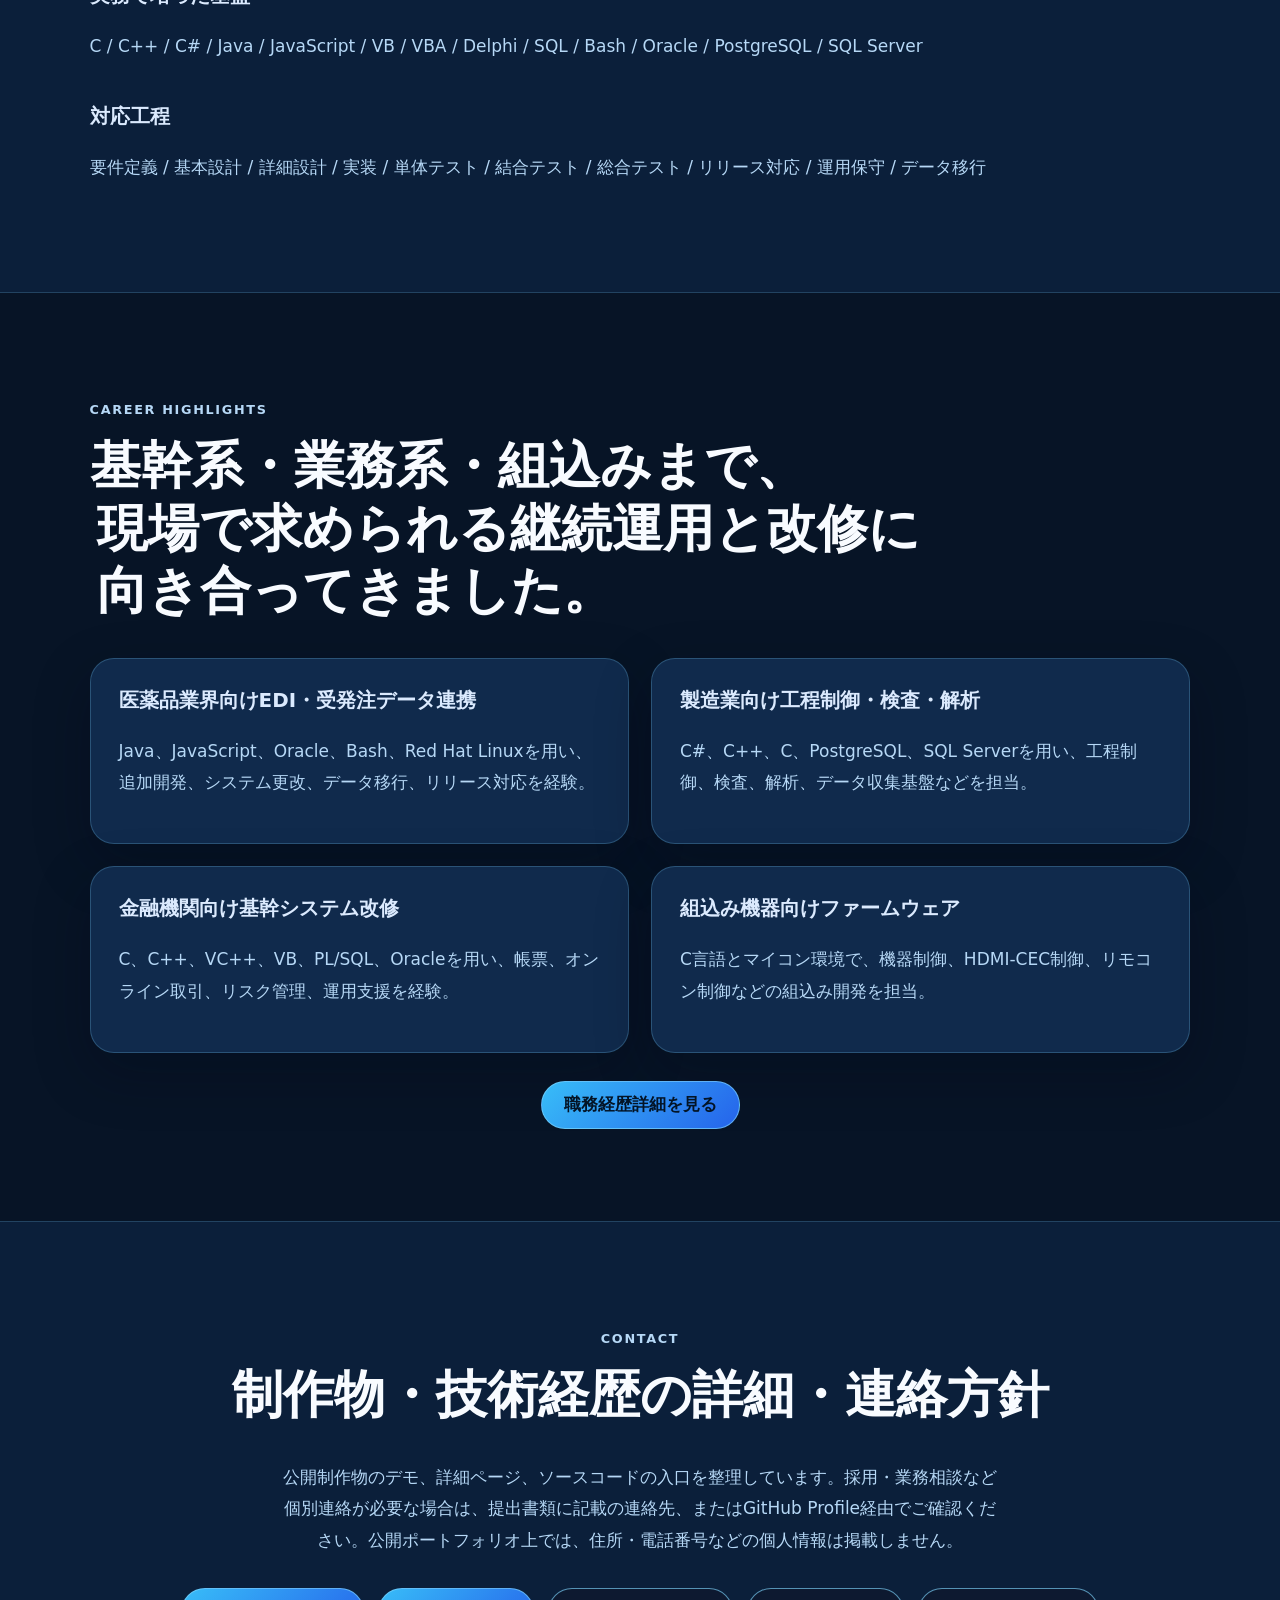
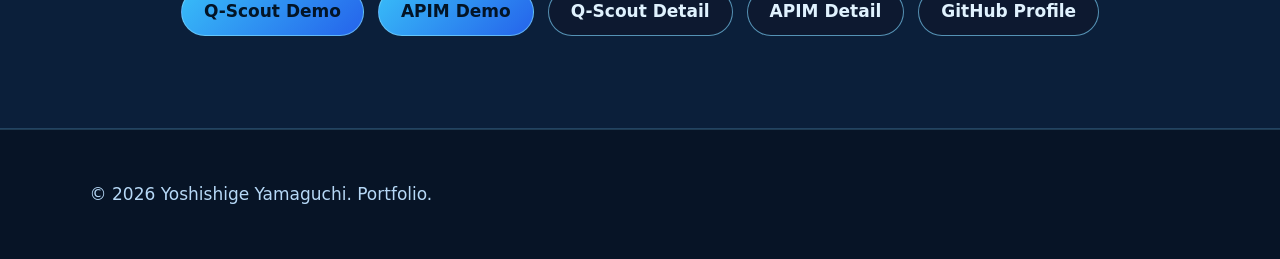
==== commit ccc011f0: "Refine portfolio copy for A+ presentation" ====
--- a/index.html
+++ b/index.html
@@ -26,14 +26,14 @@
         <p class="eyebrow">Portfolio / Public Works</p>
         <p class="portfolio-label">山口 能成</p>
         <p class="identity-subtitle">Java / Spring × 業務改善 × AI活用設計支援</p>
-        <h1 class="balanced-copy balanced-copy-step"><span>業務システム改善の経験を、</span><span>Java/Spring・AI活用支援ツールへ。</span></h1>
+        <h1 class="balanced-copy balanced-copy-step"><span>長期の業務システム開発経験を、</span><span>Java/Spring・AI活用支援ツールへ展開。</span></h1>
         <p class="lead balanced-copy top-hero-lead"><span>レビュー品質の安定化、API/MCP設計生成、</span><span>既存システム改善に取り組む</span><span>実務経験者のポートフォリオです。</span></p>
         <div class="hero-stats" aria-label="portfolio highlights">
           <div><strong>30+ years</strong><span>システム開発経験</span></div>
           <div><strong>2 Works</strong><span>Q-Scout / APIM for Spring</span></div>
           <div><strong>Works First</strong><span>制作物を先に確認</span></div>
         </div>
-        <p class="hero-text">30年以上にわたり業務系・基幹系・製造系・金融系・組込み領域で、設計、実装、試験、運用保守、データ移行に対応してきました。現在はその経験をもとに、Spring開発のレビュー支援ツール「Q-Scout for Spring」と、API/MCP設計のたたき台を生成する「APIM for Spring」を公開しています。</p>
+        <p class="hero-text">30年以上にわたり業務系・基幹系・製造系・金融系・組込み領域で、設計、実装、試験、運用保守、データ移行に対応してきました。現在はその経験をもとに、Spring開発のレビュー品質を可視化する「Q-Scout for Spring」と、要件からAPI/MCP設計へつなげる「APIM for Spring」を公開しています。</p>
         <ul class="hero-points" aria-label="主要訴求">
           <li>公開制作物</li>
           <li>Spring品質診断</li>
@@ -58,7 +58,7 @@
       <div class="cards grid-3 value-cards">
         <article class="card">
           <h3>業務システムを理解して改善する</h3>
-          <p>基幹系、製造系、金融系、組込み領域で培った設計・実装・試験・運用保守経験をもとに、現場で継続利用される改善を重視します。</p>
+          <p>基幹系、製造系、金融系、組込み領域で培った設計・実装・試験・運用保守経験をもとに、既存資産を理解した継続的な改善を重視します。</p>
         </article>
         <article class="card">
           <h3>Java/Springの品質観点を整理する</h3>
@@ -66,7 +66,7 @@
         </article>
         <article class="card">
           <h3>AI活用に渡せる設計入力を作る</h3>
-          <p>APIM for Springでは、業務要件からAPI設計、MCP設計、AI実装指示書へ展開する流れを整理し、人間のレビューとAI支援を接続します。</p>
+          <p>APIM for Springでは、業務要件からAPI設計、MCP設計、外部AI投入用プロンプト、AI実装指示書へ展開する流れを整理し、人間のレビューとAI支援を接続します。</p>
         </article>
       </div>
     </section>
@@ -89,7 +89,7 @@
               </div>
               <div class="work-description-body">
                 <p>Spring Boot / Spring Framework向けのコード品質診断ツール。設計健全性とSpringベストプラクティス準拠度をスコア化し、Markdownレポートで可視化します。</p>
-                  <p class="service-note">実務価値: レビュー観点を標準化し、改善対象をチームで共有しやすくします。</p>
+                  <p class="service-note">実務価値: Spring開発で属人化しやすいレビュー観点を整理し、改善対象をチームで共有しやすくします。</p>
               </div>
             </div>
             <div class="hero-actions compact-actions">
@@ -109,7 +109,7 @@
               </div>
               <div class="work-description-body">
                 <p>業務要件の自由文入力またはチェック式入力から、Spring向けREST API設計、MCP設計、外部AI投入用プロンプト、AI実装指示書のたたき台を整理する設計支援Webツールです。</p>
-                  <p class="service-note">実務価値: 要件確認からAPI/MCP設計、AI実装指示までの初動を具体化します。</p>
+                  <p class="service-note">実務価値: 要件確認からAPI/MCP設計、外部AI投入用プロンプト、AI実装指示までの初動を整理します。</p>
               </div>
             </div>
             <div class="hero-actions compact-actions">
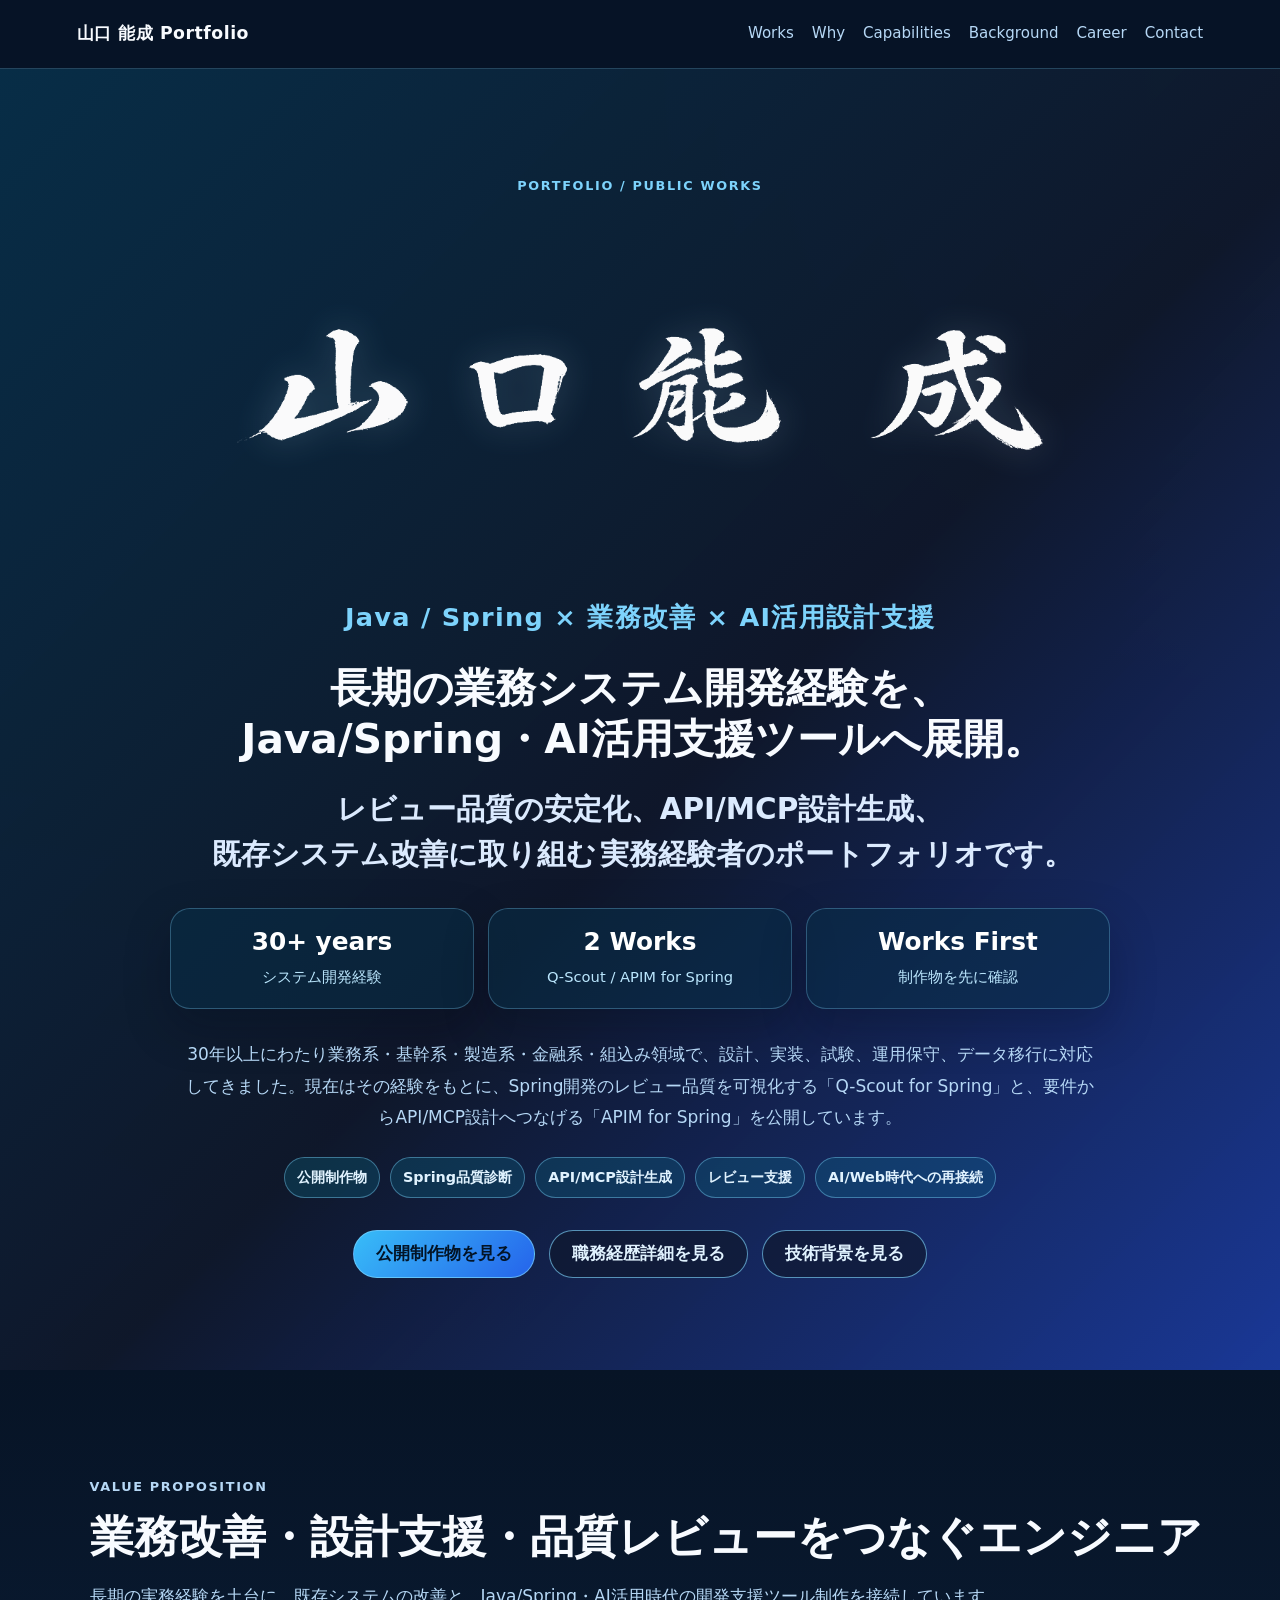
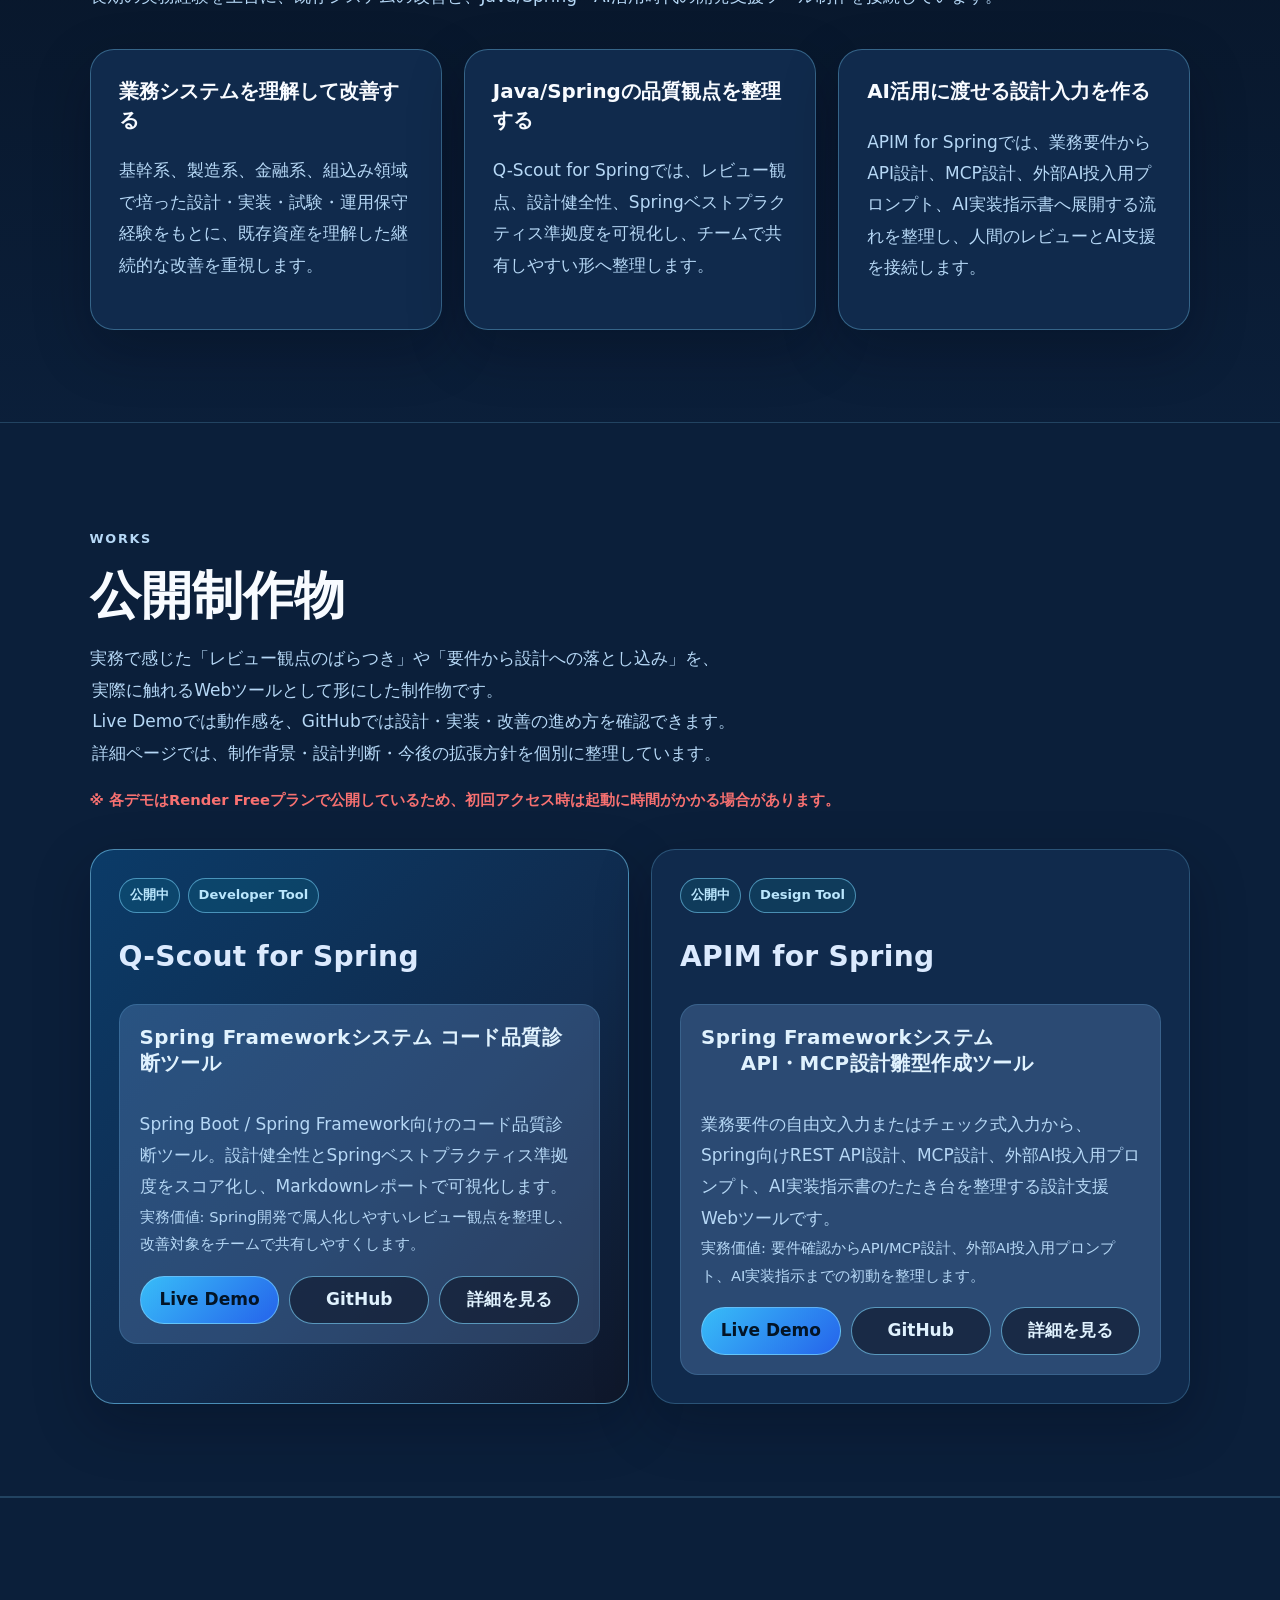
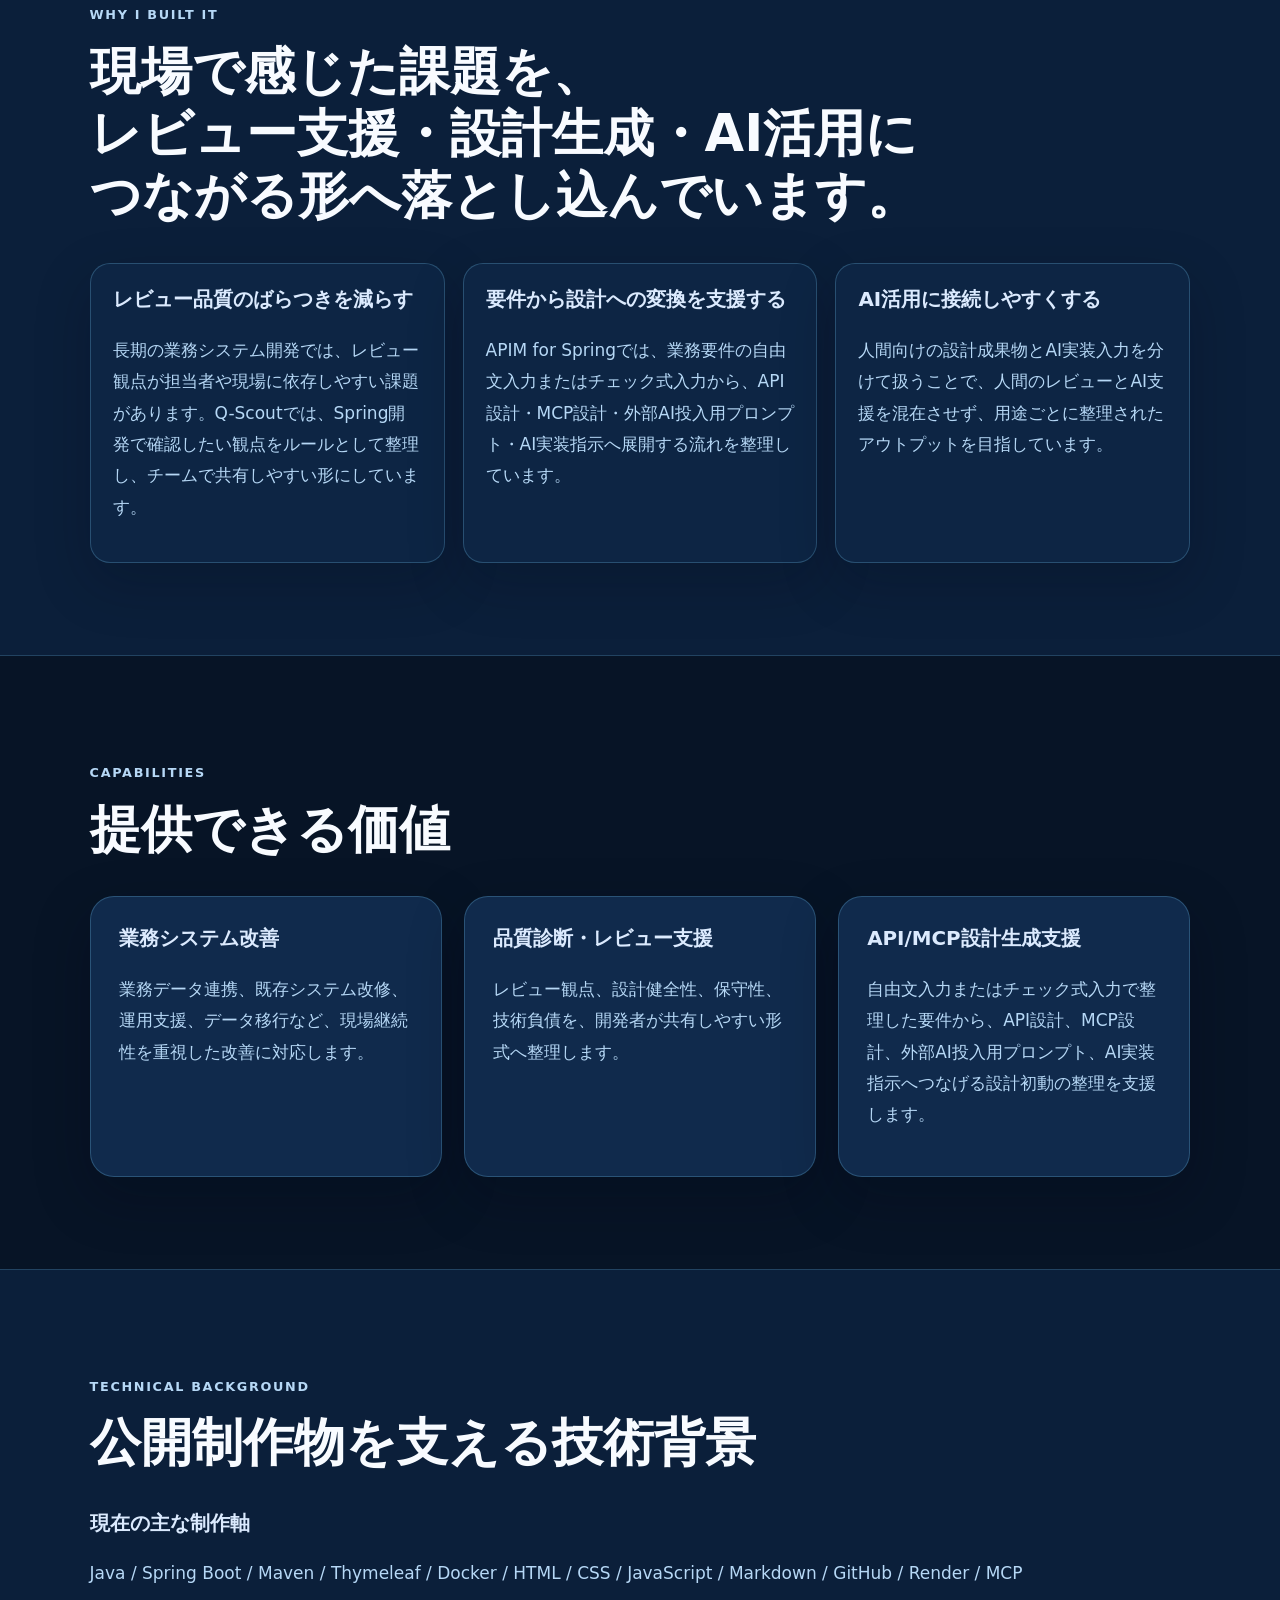
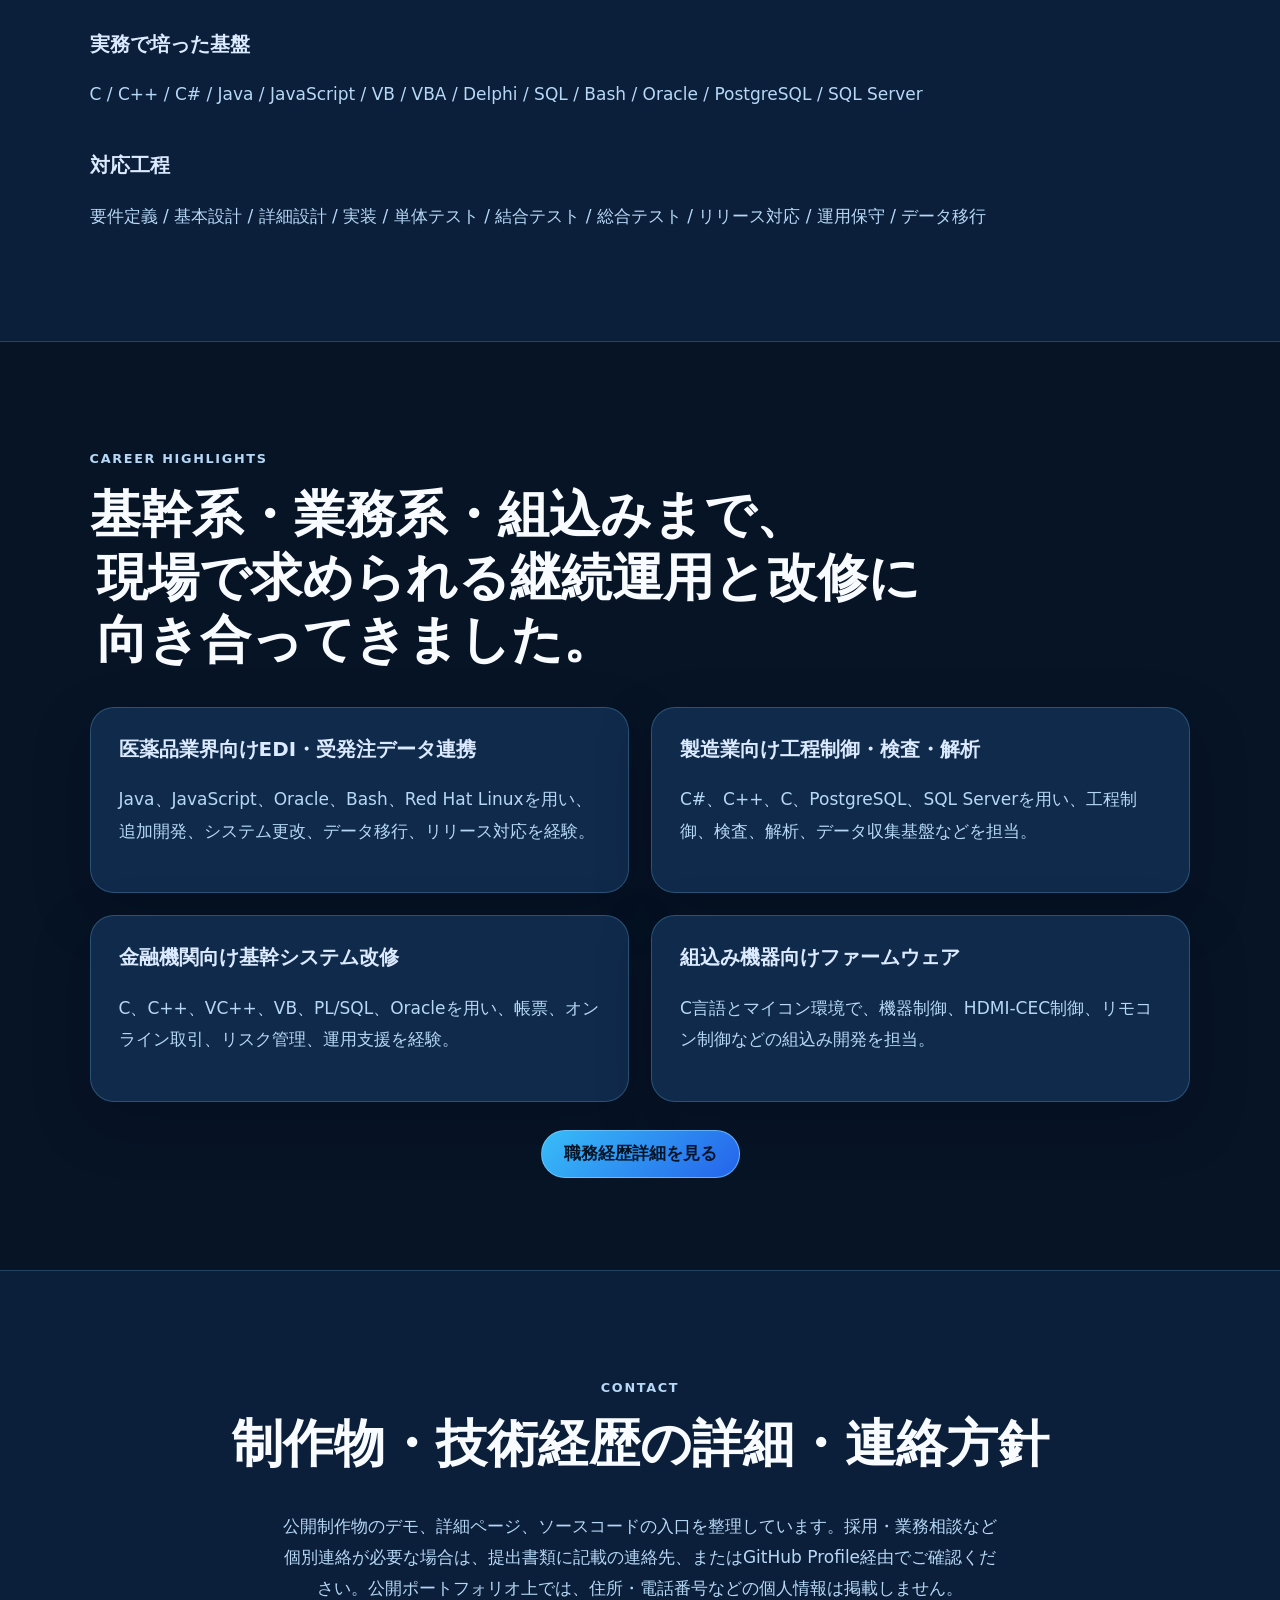
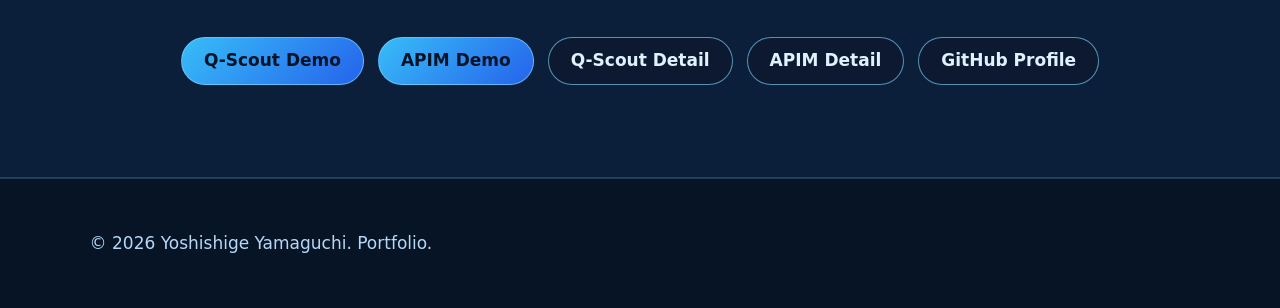
==== commit acb354eb: "Fix A+ hero headline wrapping" ====
--- a/index.html
+++ b/index.html
@@ -26,7 +26,7 @@
         <p class="eyebrow">Portfolio / Public Works</p>
         <p class="portfolio-label">山口 能成</p>
         <p class="identity-subtitle">Java / Spring × 業務改善 × AI活用設計支援</p>
-        <h1 class="balanced-copy balanced-copy-step"><span>長期の業務システム開発経験を、</span><span>Java/Spring・AI活用支援ツールへ展開。</span></h1>
+        <h1 class="balanced-copy balanced-copy-step hero-main-heading"><span>長期の業務システム開発経験を、</span><span>Java/Spring・AI活用支援ツールへ展開。</span></h1>
         <p class="lead balanced-copy top-hero-lead"><span>レビュー品質の安定化、API/MCP設計生成、</span><span>既存システム改善に取り組む</span><span>実務経験者のポートフォリオです。</span></p>
         <div class="hero-stats" aria-label="portfolio highlights">
           <div><strong>30+ years</strong><span>システム開発経験</span></div>
--- a/assets/css/style.css
+++ b/assets/css/style.css
@@ -52,6 +52,28 @@
 .identity-subtitle { display: block; margin-bottom: 22px; color: #7dd3fc; font-size: clamp(1.1rem, 2vw, 1.6rem); font-weight: 800; letter-spacing: 0.05em; }
 .eyebrow { color: #7dd3fc; font-weight: 800; letter-spacing: 0.13em; text-transform: uppercase; font-size: 0.8rem; }
 h1 { font-size: clamp(2.1rem, 3.4vw, 3.35rem); line-height: 1.16; margin: 0 auto 24px; max-width: none; color: #f8fbff; white-space: nowrap; }
+/* BEGIN ChatExec managed block: PORTFOLIO-APLUS-HERO-HEADING-WRAP */
+.hero-main-heading {
+  display: grid;
+  gap: 0.08em;
+  justify-items: center;
+  max-width: min(100%, 1240px);
+  white-space: normal;
+  font-size: clamp(2.05rem, 3.18vw, 3.18rem);
+  line-height: 1.18;
+  text-wrap: balance;
+}
+
+.hero-main-heading span {
+  display: block;
+  margin-left: 0;
+}
+
+.hero-main-heading span + span {
+  margin-left: 0;
+}
+/* END ChatExec managed block: PORTFOLIO-APLUS-HERO-HEADING-WRAP */
+
 h2 { font-size: clamp(2rem, 4vw, 3.2rem); line-height: 1.22; margin: 0; color: #f8fbff; }
 h3 { margin-top: 0; line-height: 1.45; color: #dbeafe; }
 .lead { font-size: clamp(1.35rem, 2.3vw, 2.1rem); font-weight: 750; line-height: 1.55; margin: 0 auto 18px; max-width: 980px; color: #dbeafe; }
